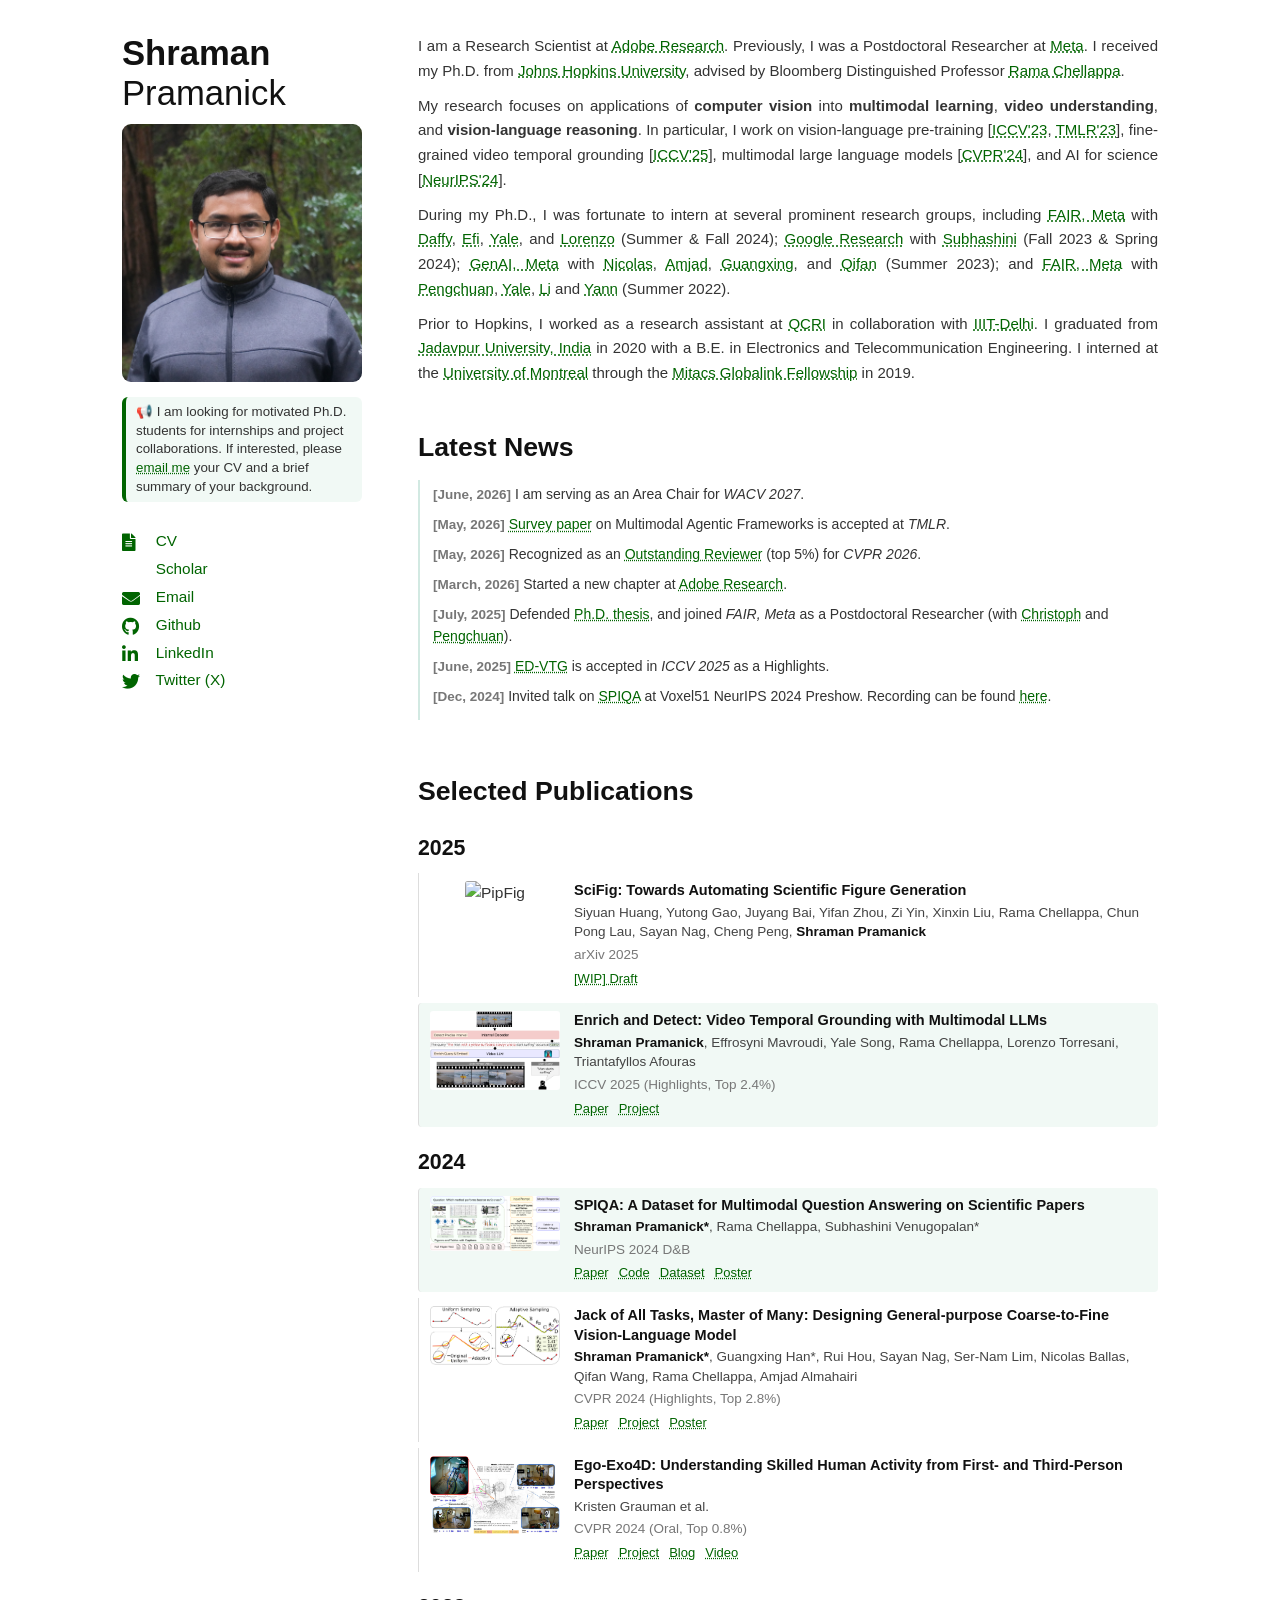
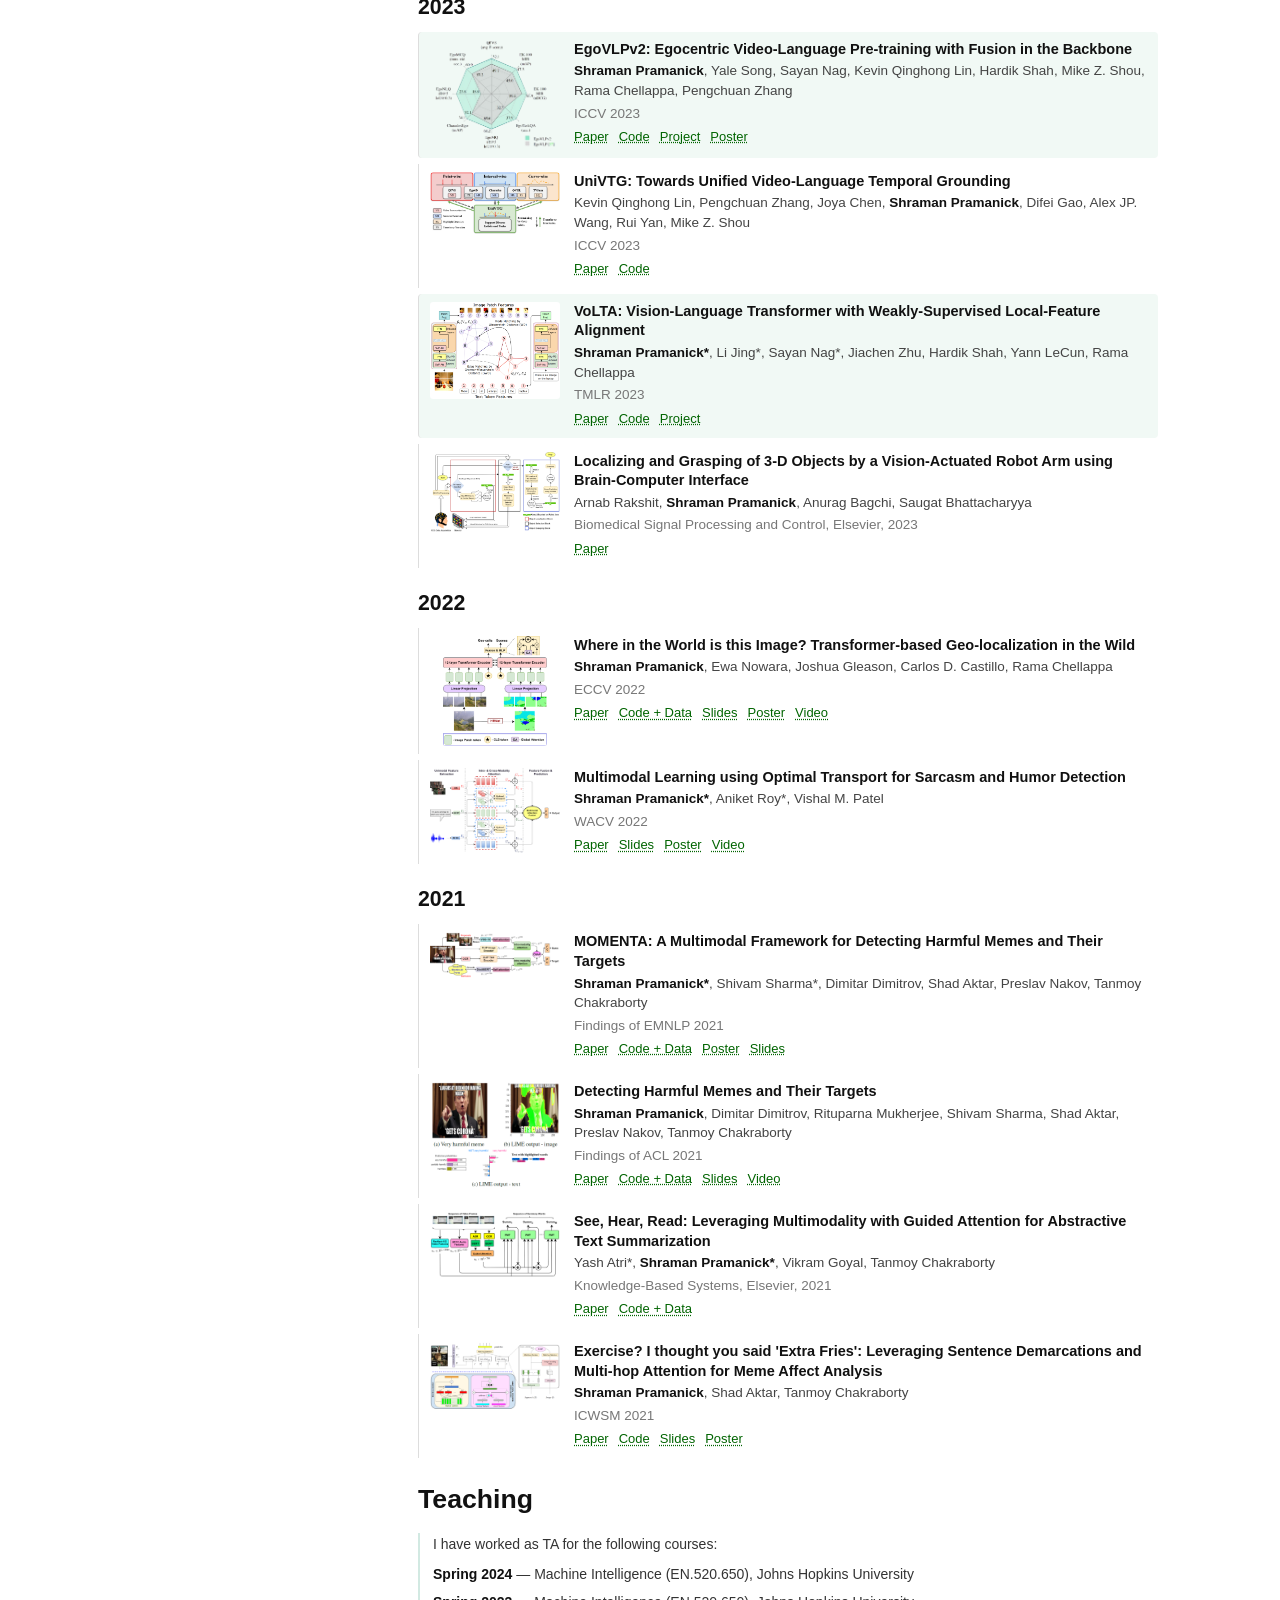
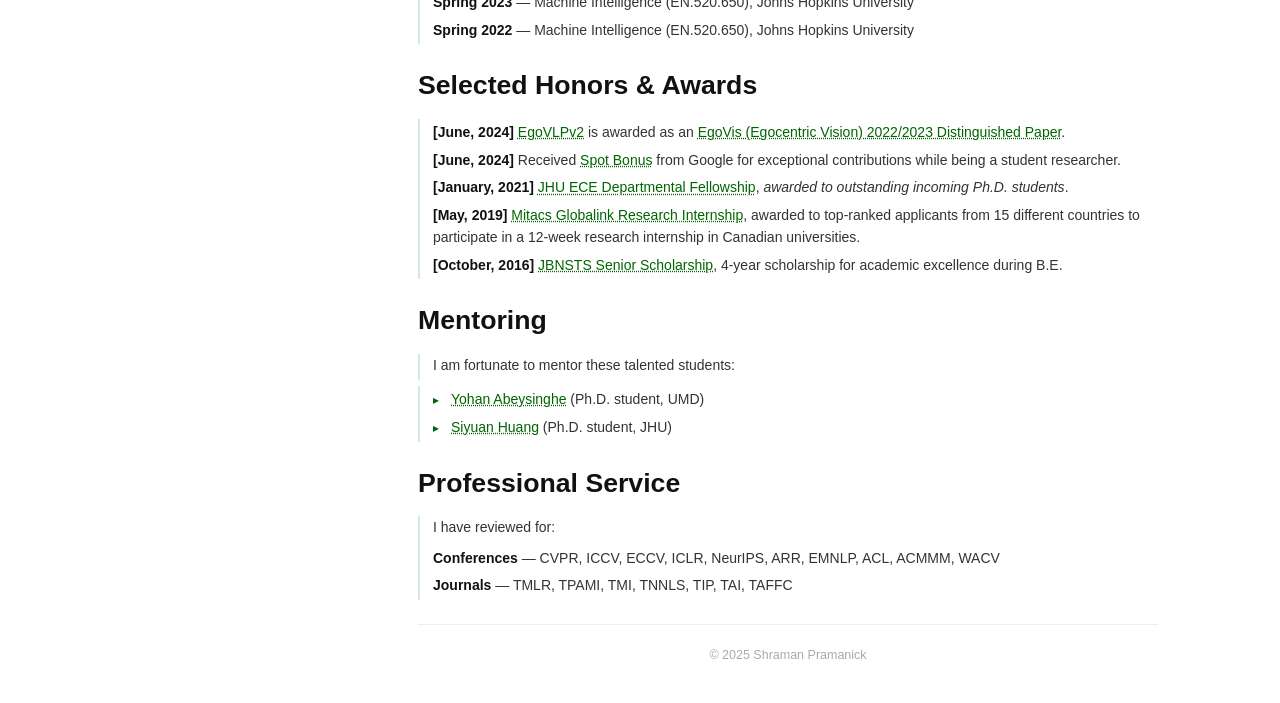
==== index.html @ b23e511c "Update news item for CVPR 2026 recognition" ====
<!DOCTYPE html>
<html lang="en">
<head>
  <meta charset="UTF-8">
  <meta name="viewport" content="width=device-width, initial-scale=1.0">
  <title>Shraman Pramanick</title>
  <meta name="author" content="Shraman Pramanick">
  <meta name="description" content="Shraman Pramanick - Research Scientist at Adobe Research. Ph.D., Johns Hopkins University. Research in deep learning, computer vision, multimodal learning, egocentric vision and video-language pre-training.">
  <link rel="icon" type="image/png" href="images/Blue_Jays.png">
  <link rel="stylesheet" href="https://cdnjs.cloudflare.com/ajax/libs/font-awesome/5.15.4/css/all.min.css">
  <link rel="stylesheet" href="https://cdn.jsdelivr.net/gh/jpswalsh/academicons@1/css/academicons.min.css">
  <link rel="stylesheet" href="style.css">

  <!-- Google Analytics -->
  <script async src="https://www.googletagmanager.com/gtag/js?id=UA-113195086-1"></script>
  <script>
    window.dataLayer = window.dataLayer || [];
    function gtag(){dataLayer.push(arguments);}
    gtag('js', new Date());
    gtag('config', 'UA-113195086-1');
  </script>
</head>
<body>

<div class="container">

  <!-- ===== Left Sidebar ===== -->
  <aside class="sidebar">
    <p class="name"><span class="first-name">Shraman</span> Pramanick</p>
    <img src="images/profile_photo.png" alt="Shraman Pramanick" class="profile-photo">

    <div class="sidebar-collab">
      &#x1F4E2; I am looking for motivated Ph.D. students for internships and project collaborations. If interested, please <a href="mailto:shraman.pramanick@gmail.com" style="color: #006400;">email me</a> your CV and a brief summary of your background.
    </div>

    <div class="sidebar-links">
      <div class="sidebar-link-item"><a class="menulink" target="_blank" href="data/Resume_Shraman_November_2025.pdf"><i class="fas fa-file-alt icon-fa"></i>&nbsp; CV</a></div>
      <div class="sidebar-link-item"><a class="menulink" target="_blank" href="https://scholar.google.com/citations?user=20SubC8AAAAJ&hl=en&oi=ao"><i class="ai ai-google-scholar-square icon-fa"></i>&nbsp; Scholar</a></div>
      <div class="sidebar-link-item"><a class="menulink" href="mailto:shraman.pramanick@gmail.com"><i class="fas fa-envelope icon-fa"></i>&nbsp; Email</a></div>
      <div class="sidebar-link-item"><a class="menulink" target="_blank" href="https://github.com/ShramanPramanick"><i class="fab fa-github icon-fa"></i>&nbsp; Github</a></div>
      <div class="sidebar-link-item"><a class="menulink" target="_blank" href="https://www.linkedin.com/in/shramanpramanick/"><i class="fab fa-linkedin-in icon-fa"></i>&nbsp; LinkedIn</a></div>
      <div class="sidebar-link-item"><a class="menulink" target="_blank" href="https://x.com/shramanpramani2"><i class="fab fa-twitter icon-fa"></i>&nbsp; Twitter (X)</a></div>
    </div>

  </aside>

  <!-- ===== Right Main Content ===== -->
  <div class="main-content">

    <!-- Bio -->
    <section class="bio">
      <p>
        I am a Research Scientist at <a href="https://research.adobe.com/" target="_blank">Adobe Research</a>. Previously, I was a Postdoctoral Researcher at <a href="https://ai.meta.com/research/" target="_blank">Meta</a>. I received my Ph.D. from <a href="https://www.jhu.edu/" target="_blank">Johns Hopkins University</a>, advised by Bloomberg Distinguished Professor <a href="https://engineering.jhu.edu/faculty/rama-chellappa/" target="_blank">Rama Chellappa</a>.
      </p>
      <p>
        My research focuses on applications of <strong>computer vision</strong> into <strong>multimodal learning</strong>, <strong>video understanding</strong>, and <strong>vision-language reasoning</strong>. In particular, I work on vision-language pre-training [<a href="https://arxiv.org/abs/2307.16117" target="_blank">ICCV'23</a>, <a href="https://arxiv.org/abs/2209.14222" target="_blank">TMLR'23</a>], fine-grained video temporal grounding [<a href="https://arxiv.org/abs/2502.02645" target="_blank">ICCV'25</a>], multimodal large language models [<a href="https://arxiv.org/abs/2312.12423" target="_blank">CVPR'24</a>], and AI for science [<a href="https://arxiv.org/abs/2407.09413" target="_blank">NeurIPS'24</a>].
      </p>
      <p>
        During my Ph.D., I was fortunate to intern at several prominent research groups, including <a href="https://ai.meta.com/research/" target="_blank">FAIR, Meta</a> with <a href="https://www.robots.ox.ac.uk/~afourast/" target="_blank">Daffy</a>, <a href="https://scholar.google.com/citations?user=vYRzGGEAAAAJ&hl=en" target="_blank">Efi</a>, <a href="https://people.csail.mit.edu/yalesong/home/" target="_blank">Yale</a>, and <a href="https://ltorresa.github.io/home.html" target="_blank">Lorenzo</a> (Summer &amp; Fall 2024); <a href="https://research.google/" target="_blank">Google Research</a> with <a href="https://vsubhashini.github.io/" target="_blank">Subhashini</a> (Fall 2023 &amp; Spring 2024); <a href="https://ai.meta.com/" target="_blank">GenAI, Meta</a> with <a href="https://www.linkedin.com/in/nicolas-ballas-a188583/" target="_blank">Nicolas</a>, <a href="https://www.linkedin.com/in/amjadalmahairi/" target="_blank">Amjad</a>, <a href="https://guangxinghan.github.io/" target="_blank">Guangxing</a>, and <a href="https://wqfcr.github.io/" target="_blank">Qifan</a> (Summer 2023); and <a href="https://ai.meta.com/research/" target="_blank">FAIR, Meta</a> with <a href="https://pzzhang.github.io/pzzhang/" target="_blank">Pengchuan</a>, <a href="https://people.csail.mit.edu/yalesong/home/" target="_blank">Yale</a>, <a href="http://jingli.io/" target="_blank">Li</a> and <a href="https://en.wikipedia.org/wiki/Yann_LeCun" target="_blank">Yann</a> (Summer 2022).
      </p>
      <p>
        Prior to Hopkins, I worked as a research assistant at <a href="https://www.qf.org.qa/research/qatar-computing-research-institute" target="_blank">QCRI</a> in collaboration with <a href="https://www.iiitd.ac.in/" target="_blank">IIIT-Delhi</a>. I graduated from <a href="http://www.jaduniv.edu.in/" target="_blank">Jadavpur University, India</a> in 2020 with a B.E. in Electronics and Telecommunication Engineering. I interned at the <a href="https://www.umontreal.ca/en/" target="_blank">University of Montreal</a> through the <a href="https://www.mitacs.ca/en/programs/globalink/globalink-research-internship" target="_blank">Mitacs Globalink Fellowship</a> in 2019.
      </p>
    </section>

    <!-- ===== Latest News ===== -->
    <section class="section" id="news">
      <h2 class="section-title">Latest News</h2>
      <ul class="news-list">
        <li class="news-item"><span class="news-date">[June, 2026]</span> I am serving as an Area Chair for <em>WACV 2027</em>.</li>
        <li class="news-item"><span class="news-date">[May, 2026]</span> <a href="https://openreview.net/pdf?id=eaVoaI7f8v">Survey paper</a> on Multimodal Agentic Frameworks is accepted at <em>TMLR</em>.</li>
        <li class="news-item"><span class="news-date">[May, 2026]</span> Recognized as an <a href="https://x.com/CVPR/status/2056432742208876945?s=20">Outstanding Reviewer</a> (top 5%) for <em>CVPR 2026</em>.</li>
        <li class="news-item"><span class="news-date">[March, 2026]</span> Started a new chapter at <a href="https://research.adobe.com/">Adobe Research</a>.</li>
        <li class="news-item"><span class="news-date">[July, 2025]</span> Defended <a href="https://jscholarship.library.jhu.edu/items/4465bfe4-7661-487f-957f-00f0a0c986a0">Ph.D. thesis</a>, and joined <em>FAIR, Meta</em> as a Postdoctoral Researcher (with <a href="https://feichtenhofer.github.io/">Christoph</a> and <a href="https://pzzhang.github.io/pzzhang/">Pengchuan</a>).</li>
        <li class="news-item"><span class="news-date">[June, 2025]</span> <a href="">ED-VTG</a> is accepted in <em>ICCV 2025</em> as a Highlights.</li>
        <li class="news-item"><span class="news-date">[Dec, 2024]</span> Invited talk on <a href="https://arxiv.org/pdf/2407.09413">SPIQA</a> at Voxel51 NeurIPS 2024 Preshow. Recording can be found <a href="https://www.youtube.com/watch?v=p56kAbdYtUg">here</a>.</li>
        <li class="news-item"><span class="news-date">[Oct, 2024]</span> Invited lecture on <em>Introduction to Transformers</em> in EN.520.665 Machine Perception at Johns Hopkins. Recording can be found <a href="https://drive.google.com/file/d/1BbU8qiFnJbCQDgdpsFuJvVajahYSDPr-/view?usp=sharing">here</a>.</li>
        <li class="news-item"><span class="news-date">[Sep, 2024]</span> <a href="https://arxiv.org/pdf/2407.09413">SPIQA</a> is accepted in <em>NeurIPS 2024 D&amp;B</em>.</li>
        <li class="news-item"><span class="news-date">[Jul, 2024]</span> Joined <em>FAIR, Meta</em> as a returning research scientist intern. Working with <a href="https://www.robots.ox.ac.uk/~afourast/">Daffy</a>, <a href="https://www.linkedin.com/in/effrosyni-mavroudi-144a7a85/">Efi</a>, <a href="https://people.csail.mit.edu/yalesong/home/">Yale</a> and <a href="https://ai.meta.com/people/423618666731395/lorenzo-torresani/">Lorenzo</a> on fine-grained video temporal grounding.</li>
        <li class="news-item"><span class="news-date">[Jun, 2024]</span> <a href="https://arxiv.org/pdf/2307.05463.pdf">EgoVLPv2</a> is awarded as an <a href="https://egovis.github.io/awards/2022_2023/">EgoVis 2022/2023 Distinguished Paper</a>.</li>
        <li class="news-item"><span class="news-date">[Jun, 2024]</span> Received <a href="https://drive.google.com/file/d/1pI-XO8W0Qlnbg-QT7aDsn6gqiFx7dlgH/view?usp=sharing">Spot Bonus</a> from Google for exceptional contributions while being a student researcher.</li>
        <li class="news-item"><span class="news-date">[Apr, 2024]</span> <a href="https://arxiv.org/pdf/2307.05463.pdf">VistaLLM</a> is selected as a Highlight (Top 2.8%) and <a href="https://arxiv.org/pdf/2307.05463.pdf">Ego-Exo4D</a> is selected as an Oral (Top 0.8%) in <em>CVPR 2024</em>.</li>
        <li class="news-item"><span class="news-date">[Mar, 2024]</span> Selected to participate in <em>Doctoral Consortium</em> at <em>CVPR 2024</em>.</li>
        <li class="news-item"><span class="news-date">[Feb, 2024]</span> <a href="https://arxiv.org/pdf/2307.05463.pdf">VistaLLM</a> and <a href="https://arxiv.org/pdf/2307.05463.pdf">Ego-Exo4D</a> are accepted in <em>CVPR 2024</em>.</li>
        <li class="news-item"><span class="news-date">[Feb, 2024]</span> Invited talk at <a href="https://ccvl.jhu.edu/">CCVL</a> on <a href="https://arxiv.org/pdf/2307.05463.pdf">EgoVLPv2</a> and <a href="https://arxiv.org/pdf/2307.05463.pdf">VistaLLM</a>. Recording can be found <a href="https://www.cis.jhu.edu/~shraman/Presentation_Recordings/AlanLab_Talk_Shraman_16Feb2024.mp4">here</a>.</li>
        <li class="news-item"><span class="news-date">[Dec, 2023]</span> Successfully passed the Graduate Board Oral (GBO) examination. Officially a Ph.D. candidate now.</li>
        <li class="news-item"><span class="news-date">[Oct, 2023]</span> Joined <em>Google Research</em> as a student researcher. Working with <a href="https://vsubhashini.github.io/">Subhashini</a> on AI for Science.</li>
        <li class="news-item"><span class="news-date">[Aug, 2023]</span> <a href="https://arxiv.org/pdf/2210.04135.pdf">VoLTA</a> is accepted in <em>TMLR 2023</em>.</li>
        <li class="news-item"><span class="news-date">[Jul, 2023]</span> <a href="https://arxiv.org/pdf/2307.05463.pdf">EgoVLPv2</a> and <a href="https://arxiv.org/pdf/2307.16715.pdf">UniVTG</a> are accepted in <em>ICCV 2023</em>.</li>
        <li class="news-item"><span class="news-date">[Jun, 2023]</span> Received student researcher offer from <em>Google Research</em> for Fall 2023.</li>
        <li class="news-item"><span class="news-date">[Jun, 2023]</span> Joined <em>Meta AI</em> as a returning research scientist intern. Working with <a href="https://www.linkedin.com/in/nicolas-ballas-a188583/">Nicolas</a>, <a href="https://www.linkedin.com/in/amjadalmahairi/">Amjad</a>, <a href="https://guangxinghan.github.io/">Guangxing</a>, <a href="https://wqfcr.github.io/">Qifan</a> and <a href="https://www.linkedin.com/in/rayhou/">Rui</a>.</li>
        <li class="news-item"><span class="news-date">[Feb, 2023]</span> 1 paper accepted in <em>Biomedical Signal Processing and Control</em>, Elsevier.</li>
        <li class="news-item"><span class="news-date">[Jan, 2023]</span> Received research internship offers from <em>Meta AI</em> (return), <em>Microsoft Research</em>, <em>Adobe Research</em>, <em>Salesforce Research</em>, and <em>Samsung Research America</em> for Summer 2023.</li>
        <li class="news-item"><span class="news-date">[Oct, 2022]</span> Attended <em>ECCV 2022</em>, and presented our work <a href="https://arxiv.org/abs/2204.13861">Where in the World is this Image?</a></li>
        <li class="news-item"><span class="news-date">[Jul, 2022]</span> 1 paper accepted in <em>ECCV 2022</em>.</li>
        <li class="news-item"><span class="news-date">[May, 2022]</span> Joined <em>Meta AI</em> as a research scientist intern. Working with <a href="https://pzzhang.github.io/pzzhang/">Pengchuan</a>, <a href="http://jingli.io/">Li</a>, <a href="http://people.csail.mit.edu/yalesong/home/">Yale</a>, and <a href="http://yann.lecun.com/">Yann</a>.</li>
        <li class="news-item"><span class="news-date">[Jan, 2022]</span> Attended <em>WACV 2022</em> in person at Waikoloa, Hawaii, and presented our work <a href="https://arxiv.org/abs/2110.10949">Multimodal Learning using Optimal Transport</a>.</li>
        <li class="news-item"><span class="news-date">[Nov, 2021]</span> Received research internship offers from <em>Meta AI</em>, <em>AWS AI</em>, and <em>Adobe Research</em> for Summer 2022.</li>
        <li class="news-item"><span class="news-date">[Oct, 2021]</span> Received EMNLP volunteer fellowship and free registration in EMNLP 2021.</li>
        <li class="news-item"><span class="news-date">[Oct, 2021]</span> 1 paper accepted in <em>WACV 2022</em>.</li>
        <li class="news-item"><span class="news-date">[Aug, 2021]</span> 1 paper accepted in <em>Findings of EMNLP 2021</em>.</li>
        <li class="news-item"><span class="news-date">[Jul, 2021]</span> Received ACL volunteer fellowship and free registration in ACL 2021.</li>
        <li class="news-item"><span class="news-date">[May, 2021]</span> 1 paper accepted in <em>Knowledge-based Systems</em>, Elsevier.</li>
        <li class="news-item"><span class="news-date">[May, 2021]</span> 1 paper accepted in <em>Findings of ACL 2021</em>.</li>
        <li class="news-item"><span class="news-date">[Mar, 2021]</span> 1 paper accepted in <em>ICWSM 2021</em>.</li>
        <li class="news-item"><span class="news-date">[Jan, 2021]</span> Joined <em>Johns Hopkins University</em> for my Ph.D. with ECE departmental fellowship, under the supervision of Professor <a href="https://engineering.jhu.edu/faculty/rama-chellappa/">Rama Chellappa</a>.</li>
        <li class="news-item"><span class="news-date">[Jun, 2020]</span> Joined <em>Qatar Computing Research Institute</em> (QCRI), Doha as a Research Associate.</li>
        <li class="news-item"><span class="news-date">[Apr, 2020]</span> Received Ph.D. admission offers from 7 US Universities &ndash; JHU, GaTech, Purdue, UCR, Penn State, WashU St. Louis, and Yale.</li>
        <li class="news-item"><span class="news-date">[Jan, 2019]</span> Selected as one of the <a href="https://www.mitacs.ca/en/programs/globalink/globalink-research-internship">Mitacs Globalink Research Interns</a> 2019.</li>
      </ul>
    </section>

    <!-- ===== Selected Publications ===== -->
    <section class="section" id="publications" style="margin-top: 50px;">
      <h2 class="section-title">Selected Publications</h2>

      <!-- 2025 -->
      <h3 class="pub-year-heading">2025</h3>

      <div class="pub-entry">
        <div class="pub-entry-inner">
          <div class="pub-thumb"><img src="images/PipFig.png" alt="PipFig"></div>
          <div class="pub-text">
            <div class="pub-title"><a href="https://arxiv.org/pdf/2601.04390">SciFig: Towards Automating Scientific Figure Generation</a></div>
            <div class="pub-authors"><a href="http://www.linkedin.com/in/cyan-huang-289196176">Siyuan Huang</a>, <a href="">Yutong Gao</a>, <a href="">Juyang Bai</a>, <a href="">Yifan Zhou</a>, <a href="">Zi Yin</a>, <a href="">Xinxin Liu</a>, <a href="https://engineering.jhu.edu/ece/faculty/rama-chellappa/">Rama Chellappa</a>, <a href="">Chun Pong Lau</a>, <a href="https://sayannag.github.io/">Sayan Nag</a>, <a href="">Cheng Peng</a>, <strong>Shraman Pramanick</strong></div>
            <div class="pub-venue">arXiv 2025</div>
            <div class="pub-links">
              <a href="https://arxiv.org/pdf/2601.04390">[WIP] Draft</a>
            </div>
          </div>
        </div>
      </div>

      <div class="pub-entry highlighted">
        <div class="pub-entry-inner">
          <div class="pub-thumb"><img src="images/ED-VTG_Overview.png" alt="ED-VTG"></div>
          <div class="pub-text">
            <div class="pub-title"><a href="https://shramanpramanick.github.io/ED-VTG/">Enrich and Detect: Video Temporal Grounding with Multimodal LLMs</a></div>
            <div class="pub-authors"><strong>Shraman Pramanick</strong>, <a href="https://scholar.google.com/citations?user=vYRzGGEAAAAJ&hl=en">Effrosyni Mavroudi</a>, <a href="https://people.csail.mit.edu/yalesong/home/">Yale Song</a>, <a href="https://engineering.jhu.edu/ece/faculty/rama-chellappa/">Rama Chellappa</a>, <a href="https://ltorresa.github.io/home.html">Lorenzo Torresani</a>, <a href="https://www.robots.ox.ac.uk/~afourast/">Triantafyllos Afouras</a></div>
            <div class="pub-venue">ICCV 2025 (Highlights, Top 2.4%)</div>
            <div class="pub-links">
              <a href="https://arxiv.org/pdf/2510.17023">Paper</a>
              <a href="https://shramanpramanick.github.io/ED-VTG/">Project</a>
            </div>
          </div>
        </div>
      </div>


      <!-- 2024 -->
      <h3 class="pub-year-heading">2024</h3>

      <div class="pub-entry highlighted">
        <div class="pub-entry-inner">
          <div class="pub-thumb"><img src="images/SPIQA_Tasks_2.png" alt="SPIQA"></div>
          <div class="pub-text">
            <div class="pub-title"><a href="https://github.com/google/spiqa">SPIQA: A Dataset for Multimodal Question Answering on Scientific Papers</a></div>
            <div class="pub-authors"><strong>Shraman Pramanick*</strong>, <a href="https://engineering.jhu.edu/ece/faculty/rama-chellappa/">Rama Chellappa</a>, <a href="https://vsubhashini.github.io/">Subhashini Venugopalan*</a></div>
            <div class="pub-venue">NeurIPS 2024 D&amp;B</div>
            <div class="pub-links">
              <a href="https://arxiv.org/pdf/2407.09413">Paper</a>
              <a href="https://github.com/google/spiqa">Code</a>
              <a href="https://huggingface.co/datasets/google/spiqa">Dataset</a>
              <a href="https://drive.google.com/file/d/1rt_isMA95EMmtlsqzbAnSfdbok8XRbbh/view?usp=drive_link">Poster</a>
            </div>
          </div>
        </div>
      </div>

      <div class="pub-entry">
        <div class="pub-entry-inner">
          <div class="pub-thumb"><img src="images/VistaLLM_Sampling.png" alt="VistaLLM"></div>
          <div class="pub-text">
            <div class="pub-title"><a href="https://arxiv.org/abs/2312.12423">Jack of All Tasks, Master of Many: Designing General-purpose Coarse-to-Fine Vision-Language Model</a></div>
            <div class="pub-authors"><strong>Shraman Pramanick*</strong>, <a href="https://guangxinghan.github.io/">Guangxing Han*</a>, <a href="https://scholar.google.com/citations?hl=en&user=PKHKqX0AAAAJ">Rui Hou</a>, <a href="https://sayannag.github.io/">Sayan Nag</a>, <a href="https://sites.google.com/site/sernam">Ser-Nam Lim</a>, <a href="https://scholar.google.ca/citations?user=euUV4iUAAAAJ&hl=en">Nicolas Ballas</a>, <a href="https://wqfcr.github.io/">Qifan Wang</a>, <a href="https://engineering.jhu.edu/ece/faculty/rama-chellappa/">Rama Chellappa</a>, <a href="https://scholar.google.com/citations?user=WbYAa7IAAAAJ">Amjad Almahairi</a></div>
            <div class="pub-venue">CVPR 2024 (Highlights, Top 2.8%)</div>
            <div class="pub-links">
              <a href="https://arxiv.org/abs/2312.12423">Paper</a>
              <a href="https://shramanpramanick.github.io/VistaLLM/">Project</a>
              <a href="https://drive.google.com/file/d/1Hfnru-HPuV43ebAS2o19SfD40JrjMZOP/view?usp=drive_link">Poster</a>
            </div>
          </div>
        </div>
      </div>

      <div class="pub-entry">
        <div class="pub-entry-inner">
          <div class="pub-thumb"><img src="images/Ego-Exo4D.png" alt="Ego-Exo4D"></div>
          <div class="pub-text">
            <div class="pub-title"><a href="https://arxiv.org/pdf/2311.18259.pdf">Ego-Exo4D: Understanding Skilled Human Activity from First- and Third-Person Perspectives</a></div>
            <div class="pub-authors"><a href="https://www.cs.utexas.edu/users/grauman/">Kristen Grauman</a> et al.</div>
            <div class="pub-venue">CVPR 2024 (Oral, Top 0.8%)</div>
            <div class="pub-links">
              <a href="https://arxiv.org/pdf/2311.18259.pdf">Paper</a>
              <a href="https://ego-exo4d-data.org/">Project</a>
              <a href="https://ai.meta.com/blog/ego-exo4d-video-learning-perception/">Blog</a>
              <a href="https://youtu.be/GdooXEBAnI8">Video</a>
            </div>
          </div>
        </div>
      </div>

      <!-- 2023 -->
      <h3 class="pub-year-heading">2023</h3>

      <div class="pub-entry highlighted">
        <div class="pub-entry-inner">
          <div class="pub-thumb"><img src="images/radar_egovlpv2-transparent.png" alt="EgoVLPv2"></div>
          <div class="pub-text">
            <div class="pub-title"><a href="https://arxiv.org/pdf/2307.05463.pdf">EgoVLPv2: Egocentric Video-Language Pre-training with Fusion in the Backbone</a></div>
            <div class="pub-authors"><strong>Shraman Pramanick</strong>, <a href="http://people.csail.mit.edu/yalesong/home/">Yale Song</a>, <a href="https://sayannag.github.io/">Sayan Nag</a>, <a href="https://qinghonglin.github.io/">Kevin Qinghong Lin</a>, <a href="https://www.linkedin.com/in/hardik-shah-75ab5429/">Hardik Shah</a>, <a href="https://sites.google.com/view/showlab">Mike Z. Shou</a>, <a href="https://engineering.jhu.edu/ece/faculty/rama-chellappa/">Rama Chellappa</a>, <a href="https://qinghonglin.github.io/">Pengchuan Zhang</a></div>
            <div class="pub-venue">ICCV 2023</div>
            <div class="pub-links">
              <a href="https://arxiv.org/pdf/2307.05463.pdf">Paper</a>
              <a href="https://github.com/facebookresearch/EgoVLPv2">Code</a>
              <a href="https://shramanpramanick.github.io/EgoVLPv2/">Project</a>
              <a href="https://drive.google.com/file/d/1RcnF4paWFDWCTKn9v4nM5pXd31FxdXmD/view?usp=drive_link">Poster</a>
            </div>
          </div>
        </div>
      </div>

      <div class="pub-entry">
        <div class="pub-entry-inner">
          <div class="pub-thumb"><img src="images/UniVTG.jpg" alt="UniVTG"></div>
          <div class="pub-text">
            <div class="pub-title"><a href="https://arxiv.org/pdf/2307.16715.pdf">UniVTG: Towards Unified Video-Language Temporal Grounding</a></div>
            <div class="pub-authors"><a href="https://qinghonglin.github.io/">Kevin Qinghong Lin</a>, <a href="https://qinghonglin.github.io/">Pengchuan Zhang</a>, Joya Chen, <strong>Shraman Pramanick</strong>, Difei Gao, Alex JP. Wang, Rui Yan, <a href="https://sites.google.com/view/showlab">Mike Z. Shou</a></div>
            <div class="pub-venue">ICCV 2023</div>
            <div class="pub-links">
              <a href="https://arxiv.org/pdf/2307.16715.pdf">Paper</a>
              <a href="https://github.com/showlab/UniVTG">Code</a>
            </div>
          </div>
        </div>
      </div>

      <div class="pub-entry highlighted">
        <div class="pub-entry-inner">
          <div class="pub-thumb"><img src="images/VoLTA_Alignment.png" alt="VoLTA"></div>
          <div class="pub-text">
            <div class="pub-title"><a href="https://arxiv.org/pdf/2210.04135.pdf">VoLTA: Vision-Language Transformer with Weakly-Supervised Local-Feature Alignment</a></div>
            <div class="pub-authors"><strong>Shraman Pramanick*</strong>, <a href="http://jingli.io/">Li Jing*</a>, <a href="https://sayannag.github.io/">Sayan Nag*</a>, <a href="https://jiachenzhu.github.io/">Jiachen Zhu</a>, <a href="https://www.linkedin.com/in/hardik-shah-75ab5429/">Hardik Shah</a>, <a href="https://en.wikipedia.org/wiki/Yann_LeCun">Yann LeCun</a>, <a href="https://engineering.jhu.edu/faculty/rama-chellappa/">Rama Chellappa</a></div>
            <div class="pub-venue">TMLR 2023</div>
            <div class="pub-links">
              <a href="https://arxiv.org/pdf/2210.04135.pdf">Paper</a>
              <a href="https://github.com/ShramanPramanick/VoLTA">Code</a>
              <a href="https://shramanpramanick.github.io/VoLTA/">Project</a>
            </div>
          </div>
        </div>
      </div>

      <div class="pub-entry">
        <div class="pub-entry-inner">
          <div class="pub-thumb"><img src="images/BCI_System_Overview.png" alt="BCI"></div>
          <div class="pub-text">
            <div class="pub-title"><a href="https://www.sciencedirect.com/science/article/pii/S1746809423001982">Localizing and Grasping of 3-D Objects by a Vision-Actuated Robot Arm using Brain-Computer Interface</a></div>
            <div class="pub-authors"><a href="https://scholar.google.com/citations?hl=en&user=KFmLY9EAAAAJ&view_op=list_works&sortby=pubdate">Arnab Rakshit</a>, <strong>Shraman Pramanick</strong>, <a href="https://scholar.google.com/citations?user=H6ULoLQAAAAJ&hl=en">Anurag Bagchi</a>, <a href="https://scholar.google.co.in/citations?user=-k1O0oEAAAAJ&hl=en">Saugat Bhattacharyya</a></div>
            <div class="pub-venue">Biomedical Signal Processing and Control, Elsevier, 2023</div>
            <div class="pub-links">
              <a href="https://www.sciencedirect.com/science/article/pii/S1746809423001982">Paper</a>
            </div>
          </div>
        </div>
      </div>

      <!-- 2022 -->
      <h3 class="pub-year-heading">2022</h3>

      <div class="pub-entry">
        <div class="pub-entry-inner">
          <div class="pub-thumb"><img src="images/TransLocator_System.png" alt="TransLocator"></div>
          <div class="pub-text">
            <div class="pub-title"><a href="https://arxiv.org/pdf/2204.13861.pdf">Where in the World is this Image? Transformer-based Geo-localization in the Wild</a></div>
            <div class="pub-authors"><strong>Shraman Pramanick</strong>, <a href="https://ewanowara.github.io/">Ewa Nowara</a>, Joshua Gleason, <a href="https://www.linkedin.com/in/carlos-castillo-7800113a/">Carlos D. Castillo</a>, <a href="https://engineering.jhu.edu/faculty/rama-chellappa/">Rama Chellappa</a></div>
            <div class="pub-venue">ECCV 2022</div>
            <div class="pub-links">
              <a href="https://arxiv.org/pdf/2204.13861.pdf">Paper</a>
              <a href="https://github.com/ShramanPramanick/Transformer_Based_Geo-localization">Code + Data</a>
              <a href="https://www.cis.jhu.edu/~shraman/TransLocator/ECCV_2022_TransLocator_Slides.pdf">Slides</a>
              <a href="https://www.cis.jhu.edu/~shraman/TransLocator/TransLocator_Poster.pdf">Poster</a>
              <a href="https://www.cis.jhu.edu/~shraman/TransLocator/TransLocator_Presentation.mp4">Video</a>
            </div>
          </div>
        </div>
      </div>

      <div class="pub-entry">
        <div class="pub-entry-inner">
          <div class="pub-thumb"><img src="images/MuLOT_System.png" alt="MuLOT"></div>
          <div class="pub-text">
            <div class="pub-title"><a href="https://arxiv.org/pdf/2110.10949.pdf">Multimodal Learning using Optimal Transport for Sarcasm and Humor Detection</a></div>
            <div class="pub-authors"><strong>Shraman Pramanick*</strong>, <a href="https://sites.google.com/site/aniketsealiitkgp/home">Aniket Roy*</a>, <a href="https://engineering.jhu.edu/vpatel36/team/vishalpatel/">Vishal M. Patel</a></div>
            <div class="pub-venue">WACV 2022</div>
            <div class="pub-links">
              <a href="https://arxiv.org/pdf/2110.10949.pdf">Paper</a>
              <a href="https://www.cis.jhu.edu/~shraman/MuLOT/WACV_2022_MuLOT_slides.pdf">Slides</a>
              <a href="https://www.cis.jhu.edu/~shraman/MuLOT/MuLOT_Poster.pdf">Poster</a>
              <a href="https://www.cis.jhu.edu/~shraman/MuLOT/MuLOT_Presentation.mp4">Video</a>
            </div>
          </div>
        </div>
      </div>

      <!-- 2021 -->
      <h3 class="pub-year-heading">2021</h3>

      <div class="pub-entry">
        <div class="pub-entry-inner">
          <div class="pub-thumb"><img src="images/MOMENTA_System.png" alt="MOMENTA"></div>
          <div class="pub-text">
            <div class="pub-title"><a href="https://arxiv.org/pdf/2109.05184.pdf">MOMENTA: A Multimodal Framework for Detecting Harmful Memes and Their Targets</a></div>
            <div class="pub-authors"><strong>Shraman Pramanick*</strong>, <a href="https://scholar.google.com/citations?user=RzntnxoAAAAJ&hl=en">Shivam Sharma*</a>, <a href="https://scholar.google.com/citations?user=CJcR_T8AAAAJ&hl=en">Dimitar Dimitrov</a>, <a href="https://www.iiitd.ac.in/shad">Shad Aktar</a>, <a href="https://mbzuai.ac.ae/study/faculty/preslav-nakov">Preslav Nakov</a>, <a href="https://tanmoychak.com/">Tanmoy Chakraborty</a></div>
            <div class="pub-venue">Findings of EMNLP 2021</div>
            <div class="pub-links">
              <a href="https://arxiv.org/pdf/2109.05184.pdf">Paper</a>
              <a href="https://github.com/lcs2-iiitd/momenta">Code + Data</a>
              <a href="https://www.cis.jhu.edu/~shraman/MOMENTA_poster.pdf">Poster</a>
              <a href="https://www.cis.jhu.edu/~shraman/MOMENTA_slides.pdf">Slides</a>
            </div>
          </div>
        </div>
      </div>

      <div class="pub-entry">
        <div class="pub-entry-inner">
          <div class="pub-thumb"><img src="images/ACL_Harmful_Memes_Explainability.png" alt="ACL Harmful Memes"></div>
          <div class="pub-text">
            <div class="pub-title"><a href="https://aclanthology.org/2021.findings-acl.246.pdf">Detecting Harmful Memes and Their Targets</a></div>
            <div class="pub-authors"><strong>Shraman Pramanick</strong>, <a href="https://scholar.google.com/citations?user=CJcR_T8AAAAJ&hl=en">Dimitar Dimitrov</a>, <a href="https://scholar.google.com/citations?user=PwEJRbwAAAAJ&hl=en">Rituparna Mukherjee</a>, <a href="https://scholar.google.com/citations?user=RzntnxoAAAAJ&hl=en">Shivam Sharma</a>, <a href="https://www.iiitd.ac.in/shad">Shad Aktar</a>, <a href="https://mbzuai.ac.ae/study/faculty/preslav-nakov">Preslav Nakov</a>, <a href="https://tanmoychak.com/">Tanmoy Chakraborty</a></div>
            <div class="pub-venue">Findings of ACL 2021</div>
            <div class="pub-links">
              <a href="https://aclanthology.org/2021.findings-acl.246.pdf">Paper</a>
              <a href="https://github.com/di-dimitrov/harmeme">Code + Data</a>
              <a href="https://www.cis.jhu.edu/~shraman/ACL_2021_Harmeme_Presentation.pdf">Slides</a>
              <a href="https://www.youtube.com/watch?v=E7TswYcUqd8&t=58s">Video</a>
            </div>
          </div>
        </div>
      </div>

      <div class="pub-entry">
        <div class="pub-entry-inner">
          <div class="pub-thumb"><img src="images/FLORAL_System.png" alt="FLORAL"></div>
          <div class="pub-text">
            <div class="pub-title"><a href="https://www.sciencedirect.com/science/article/abs/pii/S0950705121004159">See, Hear, Read: Leveraging Multimodality with Guided Attention for Abstractive Text Summarization</a></div>
            <div class="pub-authors"><a href="https://yashkumaratri.github.io/">Yash Atri*</a>, <strong>Shraman Pramanick*</strong>, <a href="https://faculty.iiitd.ac.in/~vikram/">Vikram Goyal</a>, <a href="https://tanmoychak.com/">Tanmoy Chakraborty</a></div>
            <div class="pub-venue">Knowledge-Based Systems, Elsevier, 2021</div>
            <div class="pub-links">
              <a href="https://www.sciencedirect.com/science/article/abs/pii/S0950705121004159">Paper</a>
              <a href="https://github.com/LCS2-IIITD/multimodal_summ">Code + Data</a>
            </div>
          </div>
        </div>
      </div>

      <div class="pub-entry">
        <div class="pub-entry-inner">
          <div class="pub-thumb"><img src="images/ICWSM_System.PNG" alt="ICWSM MHA Meme"></div>
          <div class="pub-text">
            <div class="pub-title"><a href="https://ojs.aaai.org/index.php/ICWSM/article/view/18080/17883">Exercise? I thought you said 'Extra Fries': Leveraging Sentence Demarcations and Multi-hop Attention for Meme Affect Analysis</a></div>
            <div class="pub-authors"><strong>Shraman Pramanick</strong>, <a href="https://www.iiitd.ac.in/shad">Shad Aktar</a>, <a href="https://tanmoychak.com/">Tanmoy Chakraborty</a></div>
            <div class="pub-venue">ICWSM 2021</div>
            <div class="pub-links">
              <a href="https://ojs.aaai.org/index.php/ICWSM/article/view/18080/17883">Paper</a>
              <a href="https://github.com/LCS2-IIITD/MHA-MEME">Code</a>
              <a href="https://www.cis.jhu.edu/~shraman/icwsm_presentation.pdf">Slides</a>
              <a href="https://www.cis.jhu.edu/~shraman/ICWSM_Research_Highlights.pdf">Poster</a>
            </div>
          </div>
        </div>
      </div>

    </section>

    <!-- ===== Teaching ===== -->
    <section class="info-section" id="teaching">
      <h2 class="section-title">Teaching</h2>
      <div class="info-block">
        <p>I have worked as TA for the following courses:</p>
        <ul class="info-list">
          <li><span class="label">Spring 2024</span> &mdash; Machine Intelligence (EN.520.650), Johns Hopkins University</li>
          <li><span class="label">Spring 2023</span> &mdash; Machine Intelligence (EN.520.650), Johns Hopkins University</li>
          <li><span class="label">Spring 2022</span> &mdash; Machine Intelligence (EN.520.650), Johns Hopkins University</li>
        </ul>
      </div>
    </section>

    <!-- ===== Selected Honors & Awards ===== -->
    <section class="info-section" id="awards">
      <h2 class="section-title">Selected Honors &amp; Awards</h2>
      <div class="info-block">
        <ul class="info-list">
          <li><span class="label">[June, 2024]</span> <a href="https://arxiv.org/pdf/2307.05463.pdf">EgoVLPv2</a> is awarded as an <a href="https://egovis.github.io/awards/2022_2023/">EgoVis (Egocentric Vision) 2022/2023 Distinguished Paper</a>.</li>
          <li><span class="label">[June, 2024]</span> Received <a href="https://drive.google.com/file/d/1pI-XO8W0Qlnbg-QT7aDsn6gqiFx7dlgH/view?usp=sharing">Spot Bonus</a> from Google for exceptional contributions while being a student researcher.</li>
          <li><span class="label">[January, 2021]</span> <a href="https://engineering.jhu.edu/education/graduate-studies/full-time-graduate-fellowships-grants/">JHU ECE Departmental Fellowship</a>, <em>awarded to outstanding incoming Ph.D. students</em>.</li>
          <li><span class="label">[May, 2019]</span> <a href="https://www.mitacs.ca/en/programs/globalink/globalink-research-internship">Mitacs Globalink Research Internship</a>, awarded to top-ranked applicants from 15 different countries to participate in a 12-week research internship in Canadian universities.</li>
          <li><span class="label">[October, 2016]</span> <a href="https://jbnsts.ac.in/seshprg.php">JBNSTS Senior Scholarship</a>, 4-year scholarship for academic excellence during B.E.</li>
        </ul>
      </div>
    </section>

    <!-- ===== Mentoring ===== -->
    <section class="info-section" id="mentoring">
      <h2 class="section-title">Mentoring</h2>
      <p class="mentoring-intro">I am fortunate to mentor these talented students:</p>
      <ul class="mentoring-list">
        <li><a href="https://yohanabeysinghe.github.io/">Yohan Abeysinghe</a> (Ph.D. student, UMD)</li>
        <li><a href="http://www.linkedin.com/in/cyan-huang-289196176">Siyuan Huang</a> (Ph.D. student, JHU)</li>
      </ul>
    </section>

    <!-- ===== Professional Service ===== -->
    <section class="info-section" id="service">
      <h2 class="section-title">Professional Service</h2>
      <div class="info-block">
        <p>I have reviewed for:</p>
        <ul class="info-list">
          <li><span class="label">Conferences</span> &mdash; CVPR, ICCV, ECCV, ICLR, NeurIPS, ARR, EMNLP, ACL, ACMMM, WACV</li>
          <li><span class="label">Journals</span> &mdash; TMLR, TPAMI, TMI, TNNLS, TIP, TAI, TAFFC</li>
        </ul>
      </div>
    </section>

    <!-- ===== Footer ===== -->
    <footer class="footer">
      <p>&copy; 2025 Shraman Pramanick</p>
    </footer>

  </div><!-- /main-content -->

</div><!-- /container -->

</body>
</html>
---- style.css ----
/* ===== Reset & Base ===== */
*, *::before, *::after {
  box-sizing: border-box;
  margin: 0;
  padding: 0;
}

html {
  scroll-behavior: smooth;
}

body {
  font-family: -apple-system, BlinkMacSystemFont, "Segoe UI", Roboto, "Helvetica Neue", Arial, "Noto Sans", sans-serif;
  font-size: 15.5px;
  line-height: 1.6;
  color: #333;
  background-color: #fff;
}

a {
  color: #006400;
  text-decoration: underline dotted;
  transition: color 0.2s;
}

a:hover {
  color: #004d00;
  text-decoration: underline;
}

/* ===== Main Layout: Archiki-style two-column ===== */
.container {
  max-width: 1080px;
  margin: 0 auto;
  padding: 34px 22px 18px;
  display: flex;
  gap: 36px;
  align-items: flex-start;
}

/* ===== Left Sidebar ===== */
.sidebar {
  width: 260px;
  flex-shrink: 0;
  position: sticky;
  top: 28px;
}

.sidebar .name {
  font-size: 26pt;
  color: #111;
  margin-bottom: 6px;
  line-height: 1.15;
}

.sidebar .name .first-name {
  font-weight: 800;
}

.sidebar .name .last-name {
  font-weight: 400;
}

.profile-photo {
  width: 100%;
  max-width: 240px;
  border-radius: 9px;
  margin: 10px 0 14px;
  display: block;
}

.sidebar-links {
  padding-top: 10px;
}

.sidebar-link-item {
  margin-bottom: 0;
  line-height: 1.75;
}

.sidebar-link-item:first-child {
  padding-top: 3px;
}

.menulink {
  color: #006400;
  text-decoration: none;
  font-size: 11.5pt;
}

.menulink:hover {
  color: #111;
}

.icon-fa {
  display: inline-block;
  width: 1.4em;
  text-align: left;
  font-size: 13.5pt;
  vertical-align: middle;
}

.sidebar-collab {
  background-color: rgba(200, 230, 215, 0.25);
  border-left: 4px solid #006400;
  border-radius: 6px;
  color: #333;
  line-height: 1.4;
  padding: 6px 10px;
  margin: 15px 0 12px;
  font-size: 10pt;
  width: 100%;
  max-width: 240px;
  word-wrap: break-word;
  box-sizing: border-box;
  display: block;
  text-align: left;
}

/* ===== Right Content ===== */
.main-content {
  flex: 1;
  min-width: 0;
}

/* ===== Bio ===== */
.bio {
  margin-bottom: 14px;
  padding-bottom: 10px;
}

.bio p {
  margin-bottom: 10px;
  font-size: 15px;
  color: #333;
  text-align: justify;
  line-height: 1.65;
}

.bio a {
  color: #006400;
  text-decoration: underline dotted;
}

.bio a:hover {
  text-decoration: underline;
}

/* ===== Section Headings ===== */
.section {
  margin-top: 20px;
  margin-bottom: 8px;
}

.section-title {
  font-size: 20pt;
  font-weight: 700;
  color: #111;
  margin-bottom: 12px;
}

/* ===== News Section ===== */
.news-list {
  max-height: 240px;
  overflow-y: auto;
  list-style: none;
  padding: 0;
  margin: 0 0 8px;
  border-left: 2px solid #d2e9e2;
  padding-left: 13px;
}

.news-list::-webkit-scrollbar {
  width: 4px;
}

.news-list::-webkit-scrollbar-track {
  background: #f5f5f5;
  border-radius: 4px;
}

.news-list::-webkit-scrollbar-thumb {
  background: #ccc;
  border-radius: 4px;
}

.news-item {
  padding: 4px 0;
  font-size: 14px;
  color: #333;
  line-height: 1.55;
}

.news-date {
  font-weight: 600;
  color: #777;
  font-size: 13.5px;
}

.news-item a {
  color: #006400;
  text-decoration: underline dotted;
}

.news-item a:hover {
  text-decoration: underline;
}

.news-item strong {
  color: #111;
}

/* ===== Publications ===== */
.pub-year-heading {
  font-size: 16pt;
  font-weight: 700;
  color: #111;
  margin: 18px 0 8px;
}

.pub-entry {
  border-left: 1px solid #ddd;
  padding: 8px 0 8px 11px;
  margin-bottom: 6px;
}

.pub-entry.highlighted {
  background-color: rgba(200, 230, 215, 0.25);
  border-radius: 4px;
}

.pub-entry-inner {
  display: flex;
  gap: 14px;
  align-items: flex-start;
}

.pub-thumb {
  flex-shrink: 0;
  width: 130px;
  display: flex;
  align-items: center;
  justify-content: center;
}

.pub-thumb img {
  max-width: 130px;
  max-height: 110px;
  object-fit: contain;
  border-radius: 3px;
}

.pub-text {
  flex: 1;
  min-width: 0;
}

.pub-title {
  font-weight: 700;
  font-size: 14.5px;
  color: #111;
  margin-bottom: 2px;
  line-height: 1.35;
}

.pub-title a {
  color: #111;
  text-decoration: none;
}

.pub-title a:hover {
  color: #006400;
  text-decoration: underline dotted;
}

.pub-authors {
  font-size: 13.5px;
  color: #444;
  margin-bottom: 2px;
  line-height: 1.45;
}

.pub-authors a {
  color: #444;
  text-decoration: none;
}

.pub-authors a:hover {
  color: #006400;
  text-decoration: underline dotted;
}

.pub-authors strong {
  color: #111;
}

.pub-venue {
  font-size: 13.5px;
  color: #777;
  font-weight: 300;
  margin-bottom: 3px;
}

.pub-links {
  display: flex;
  flex-wrap: wrap;
  gap: 3px 9px;
  margin-top: 2px;
}

.pub-links a {
  font-size: 13px;
  color: #006400;
  text-decoration: underline dotted;
  padding-right: 1px;
}

.pub-links a:hover {
  text-decoration: underline;
}

/* ===== Teaching, Awards, Service Cards ===== */
.info-section {
  margin-top: 20px;
}

.info-block {
  border-left: 2px solid #d2e9e2;
  padding-left: 13px;
  margin-bottom: 8px;
}

.info-block p {
  font-size: 14px;
  color: #333;
  margin-bottom: 6px;
}

.info-list {
  list-style: none;
  padding: 0;
}

.info-list li {
  padding: 3px 0;
  font-size: 14px;
  color: #333;
  line-height: 1.55;
}

.info-list li a {
  color: #006400;
  text-decoration: underline dotted;
}

.info-list li a:hover {
  text-decoration: underline;
}

.info-list .label {
  font-weight: 700;
  color: #111;
}

/* ===== Mentoring Section ===== */
.mentoring-list {
  max-height: 160px;
  overflow-y: auto;
  list-style: none;
  padding: 0;
  margin: 0;
  border-left: 2px solid #d2e9e2;
  padding-left: 13px;
}

.mentoring-list::-webkit-scrollbar {
  width: 4px;
}

.mentoring-list::-webkit-scrollbar-track {
  background: #f5f5f5;
  border-radius: 4px;
}

.mentoring-list::-webkit-scrollbar-thumb {
  background: #ccc;
  border-radius: 4px;
}

.mentoring-list li {
  padding: 3px 0;
  font-size: 14px;
  color: #333;
  line-height: 1.55;
  padding-left: 18px;
  position: relative;
}

.mentoring-list li::before {
  content: "\25B8";
  position: absolute;
  left: 0;
  color: #006400;
  font-size: 12px;
  top: 5px;
}

.mentoring-intro {
  font-size: 14px;
  color: #333;
  margin-bottom: 6px;
  padding-left: 13px;
  border-left: 2px solid #d2e9e2;
  padding-bottom: 4px;
}

/* ===== Footer ===== */
.footer {
  text-align: center;
  padding: 20px 0;
  margin-top: 24px;
  border-top: 1px solid #eee;
  font-size: 12.5px;
  color: #aaa;
}

.footer a {
  color: #aaa;
  text-decoration: none;
}

.footer a:hover {
  color: #777;
}

/* ===== Responsive ===== */
@media (max-width: 768px) {
  .container {
    flex-direction: column;
    padding: 18px 15px;
    gap: 18px;
  }

  .sidebar {
    width: 100%;
    position: static;
    text-align: center;
  }

  .sidebar .name {
    font-size: 21pt;
  }

  .profile-photo {
    max-width: 170px;
    margin: 8px auto;
  }

  .sidebar-collab {
    margin: 10px auto 14px;
  }

  .sidebar-links {
    display: flex;
    flex-wrap: wrap;
    justify-content: center;
    gap: 5px 15px;
  }

  .sidebar-links li {
    margin-bottom: 0;
  }

  .bio p {
    text-align: left;
  }

  .pub-entry-inner {
    flex-direction: column;
    align-items: center;
  }

  .pub-thumb {
    width: 100%;
  }

  .pub-thumb img {
    max-width: 170px;
  }
}
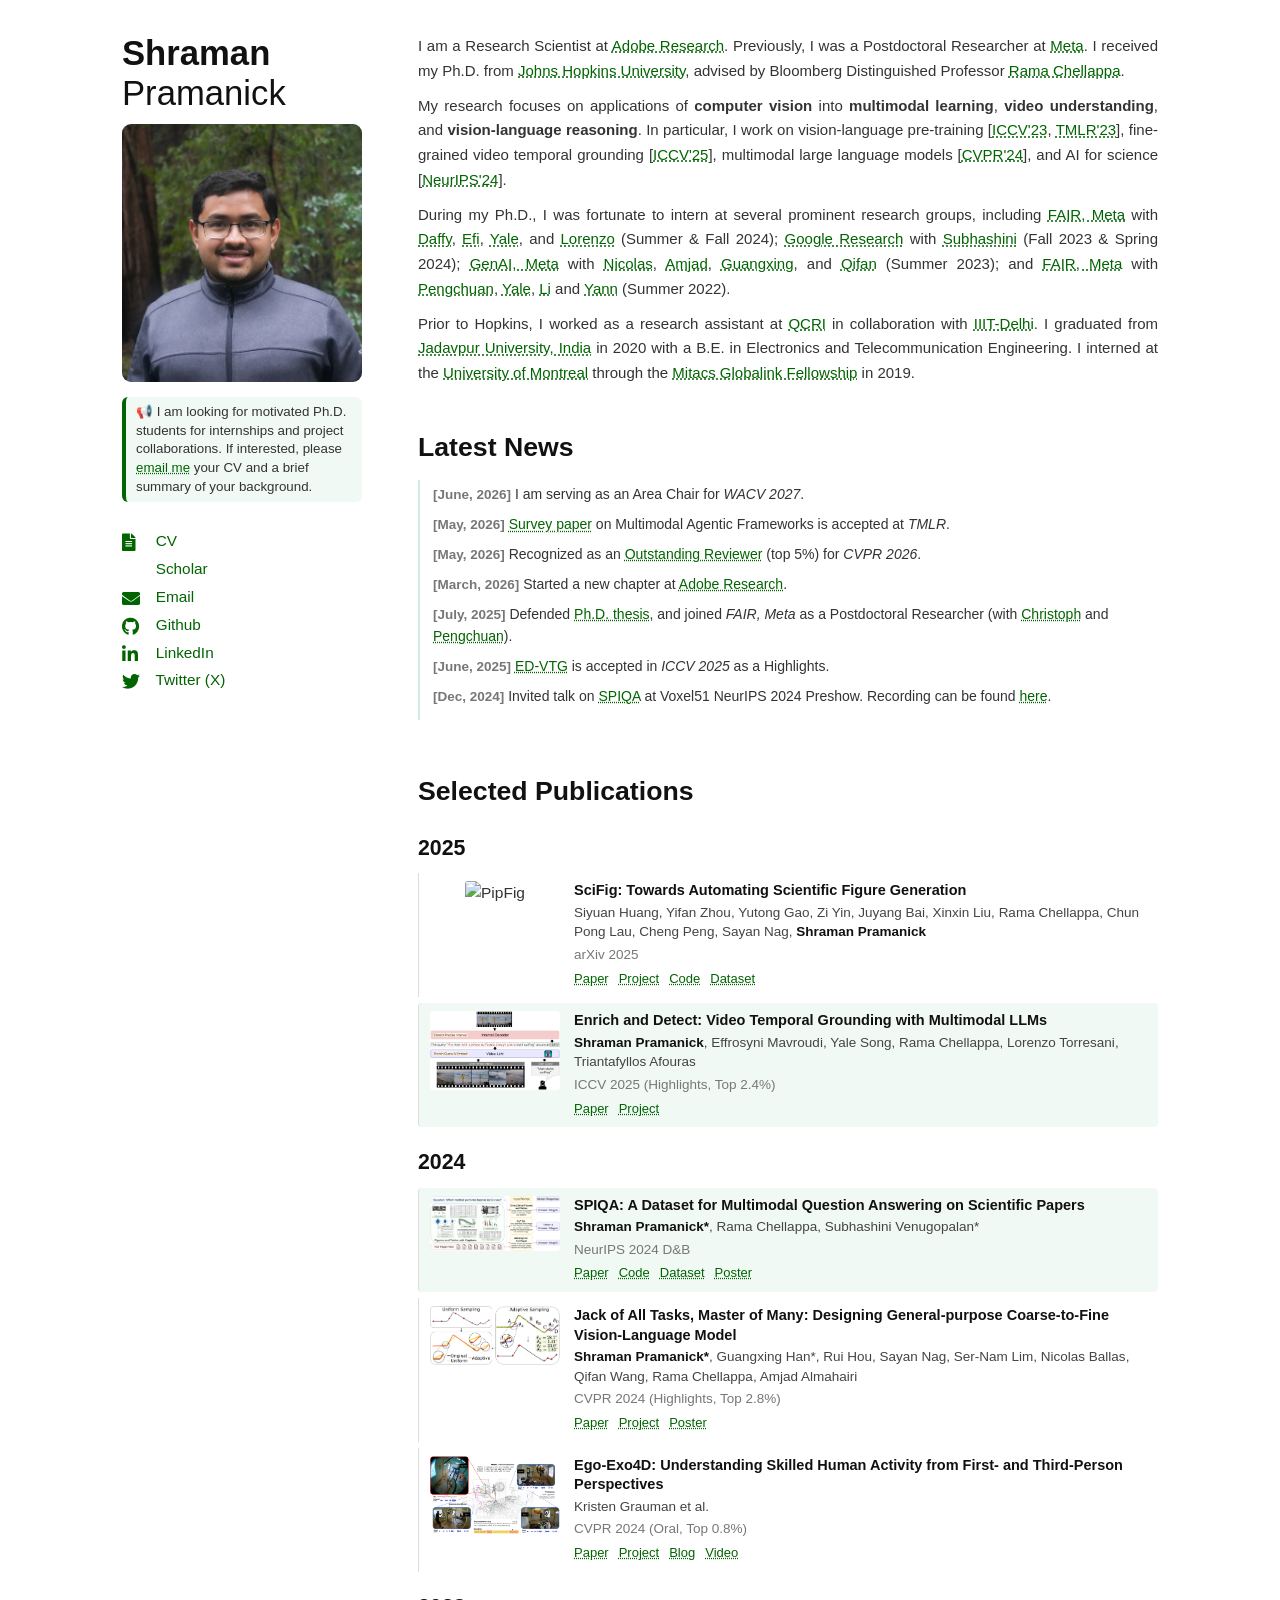
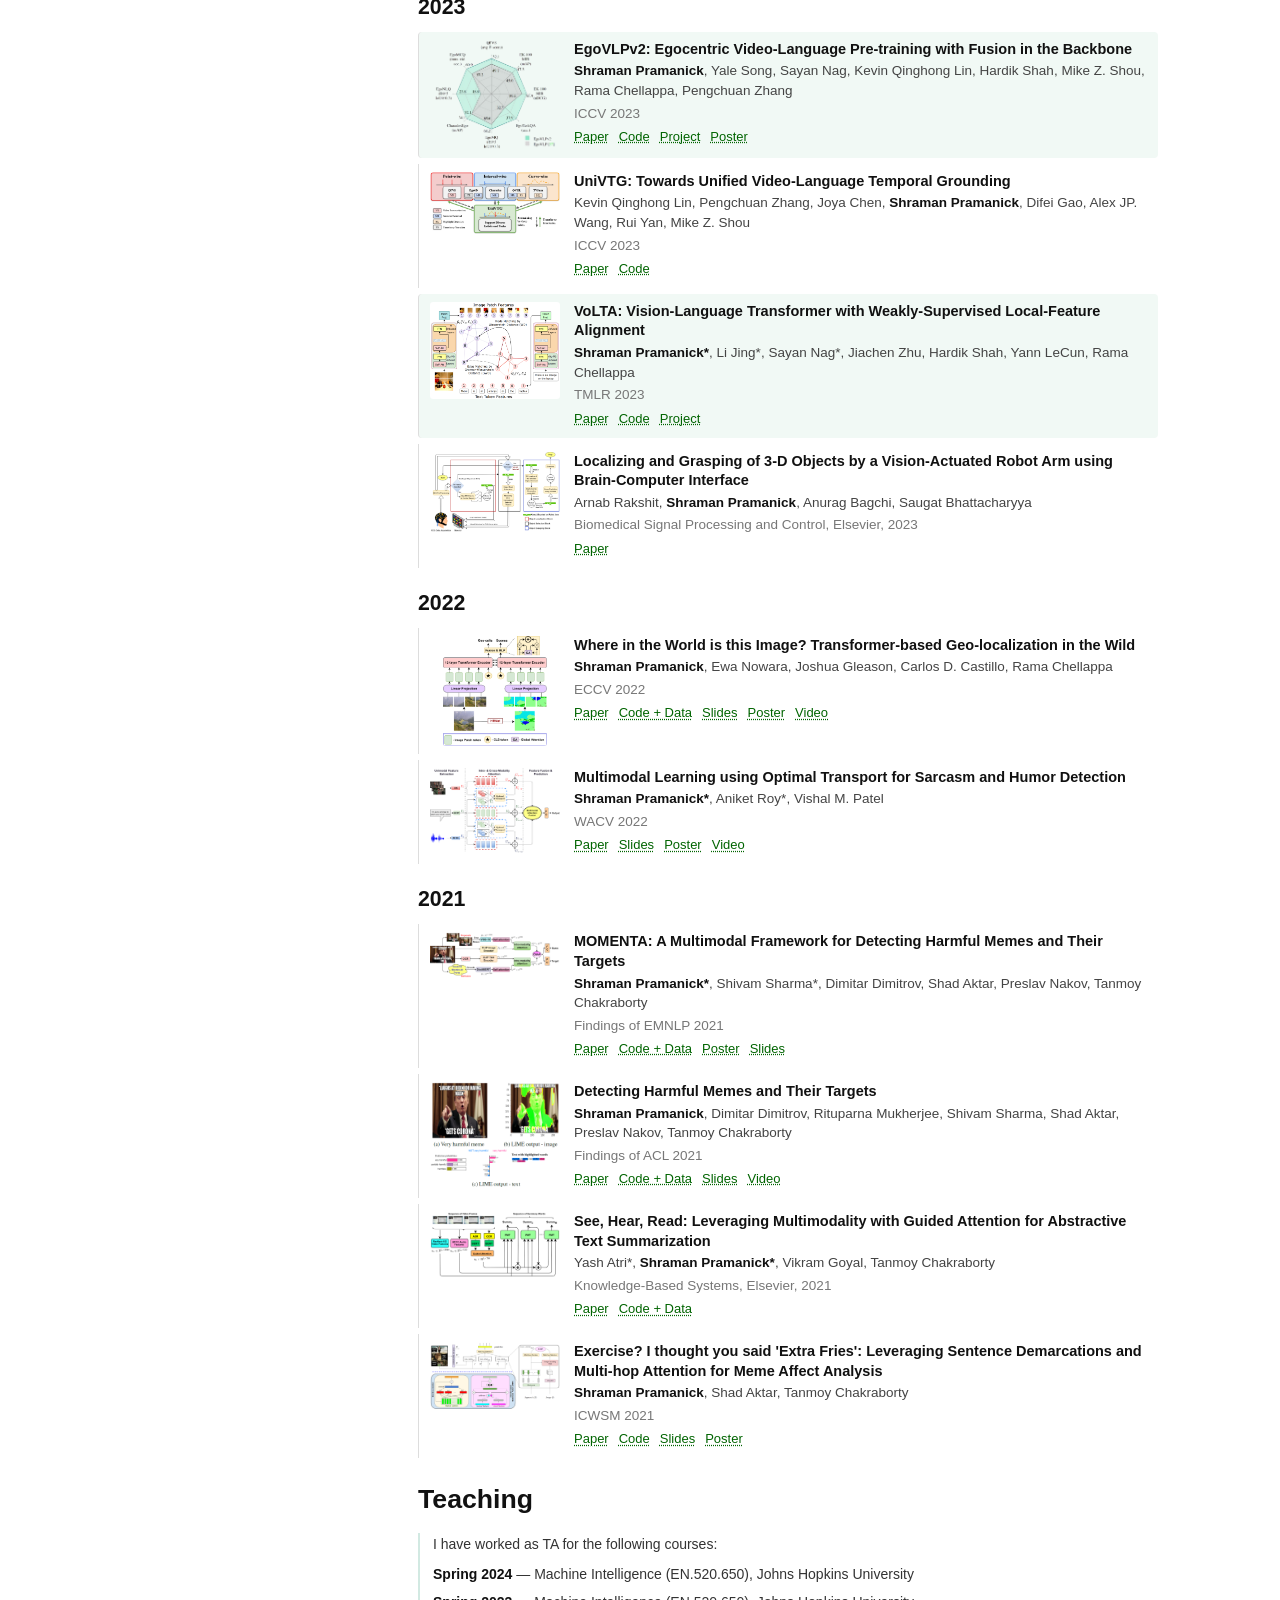
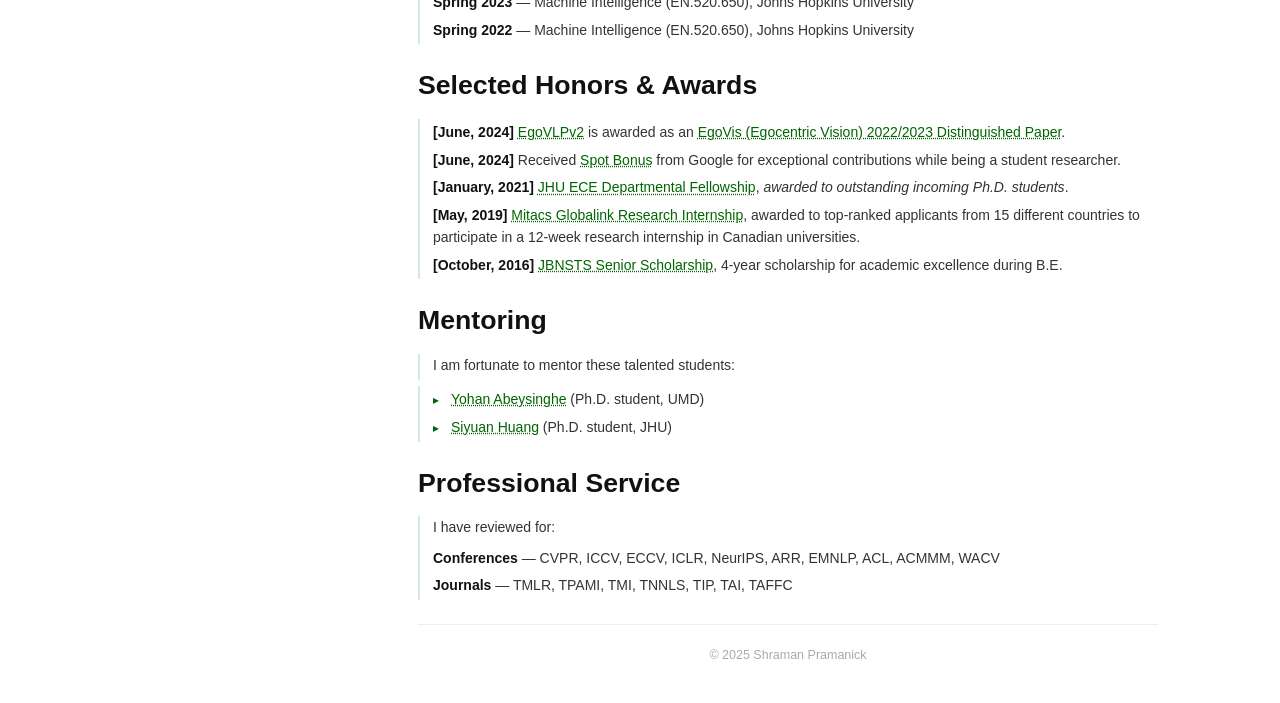
==== commit 5f8aa3fc: "Update index.html" ====
--- a/index.html
+++ b/index.html
@@ -122,10 +122,13 @@
           <div class="pub-thumb"><img src="images/PipFig.png" alt="PipFig"></div>
           <div class="pub-text">
             <div class="pub-title"><a href="https://arxiv.org/pdf/2601.04390">SciFig: Towards Automating Scientific Figure Generation</a></div>
-            <div class="pub-authors"><a href="http://www.linkedin.com/in/cyan-huang-289196176">Siyuan Huang</a>, <a href="">Yutong Gao</a>, <a href="">Juyang Bai</a>, <a href="">Yifan Zhou</a>, <a href="">Zi Yin</a>, <a href="">Xinxin Liu</a>, <a href="https://engineering.jhu.edu/ece/faculty/rama-chellappa/">Rama Chellappa</a>, <a href="">Chun Pong Lau</a>, <a href="https://sayannag.github.io/">Sayan Nag</a>, <a href="">Cheng Peng</a>, <strong>Shraman Pramanick</strong></div>
+            <div class="pub-authors"><a href="http://www.linkedin.com/in/cyan-huang-289196176">Siyuan Huang</a>, <a href="">Yifan Zhou</a>, <a href="">Yutong Gao</a>, <a href="">Zi Yin</a>, <a href="">Juyang Bai</a>, <a href="">Xinxin Liu</a>, <a href="https://engineering.jhu.edu/ece/faculty/rama-chellappa/">Rama Chellappa</a>, <a href="">Chun Pong Lau</a>, <a href="">Cheng Peng</a>, <a href="https://sayannag.github.io/">Sayan Nag</a>, <strong>Shraman Pramanick</strong></div>
             <div class="pub-venue">arXiv 2025</div>
             <div class="pub-links">
-              <a href="https://arxiv.org/pdf/2601.04390">[WIP] Draft</a>
+              <a href="https://arxiv.org/pdf/2601.04390">Paper</a>
+              <a href="https://shramanpramanick.github.io/SciFig/">Project</a>
+              <a href="">Code</a>
+              <a href="">Dataset</a>
             </div>
           </div>
         </div>
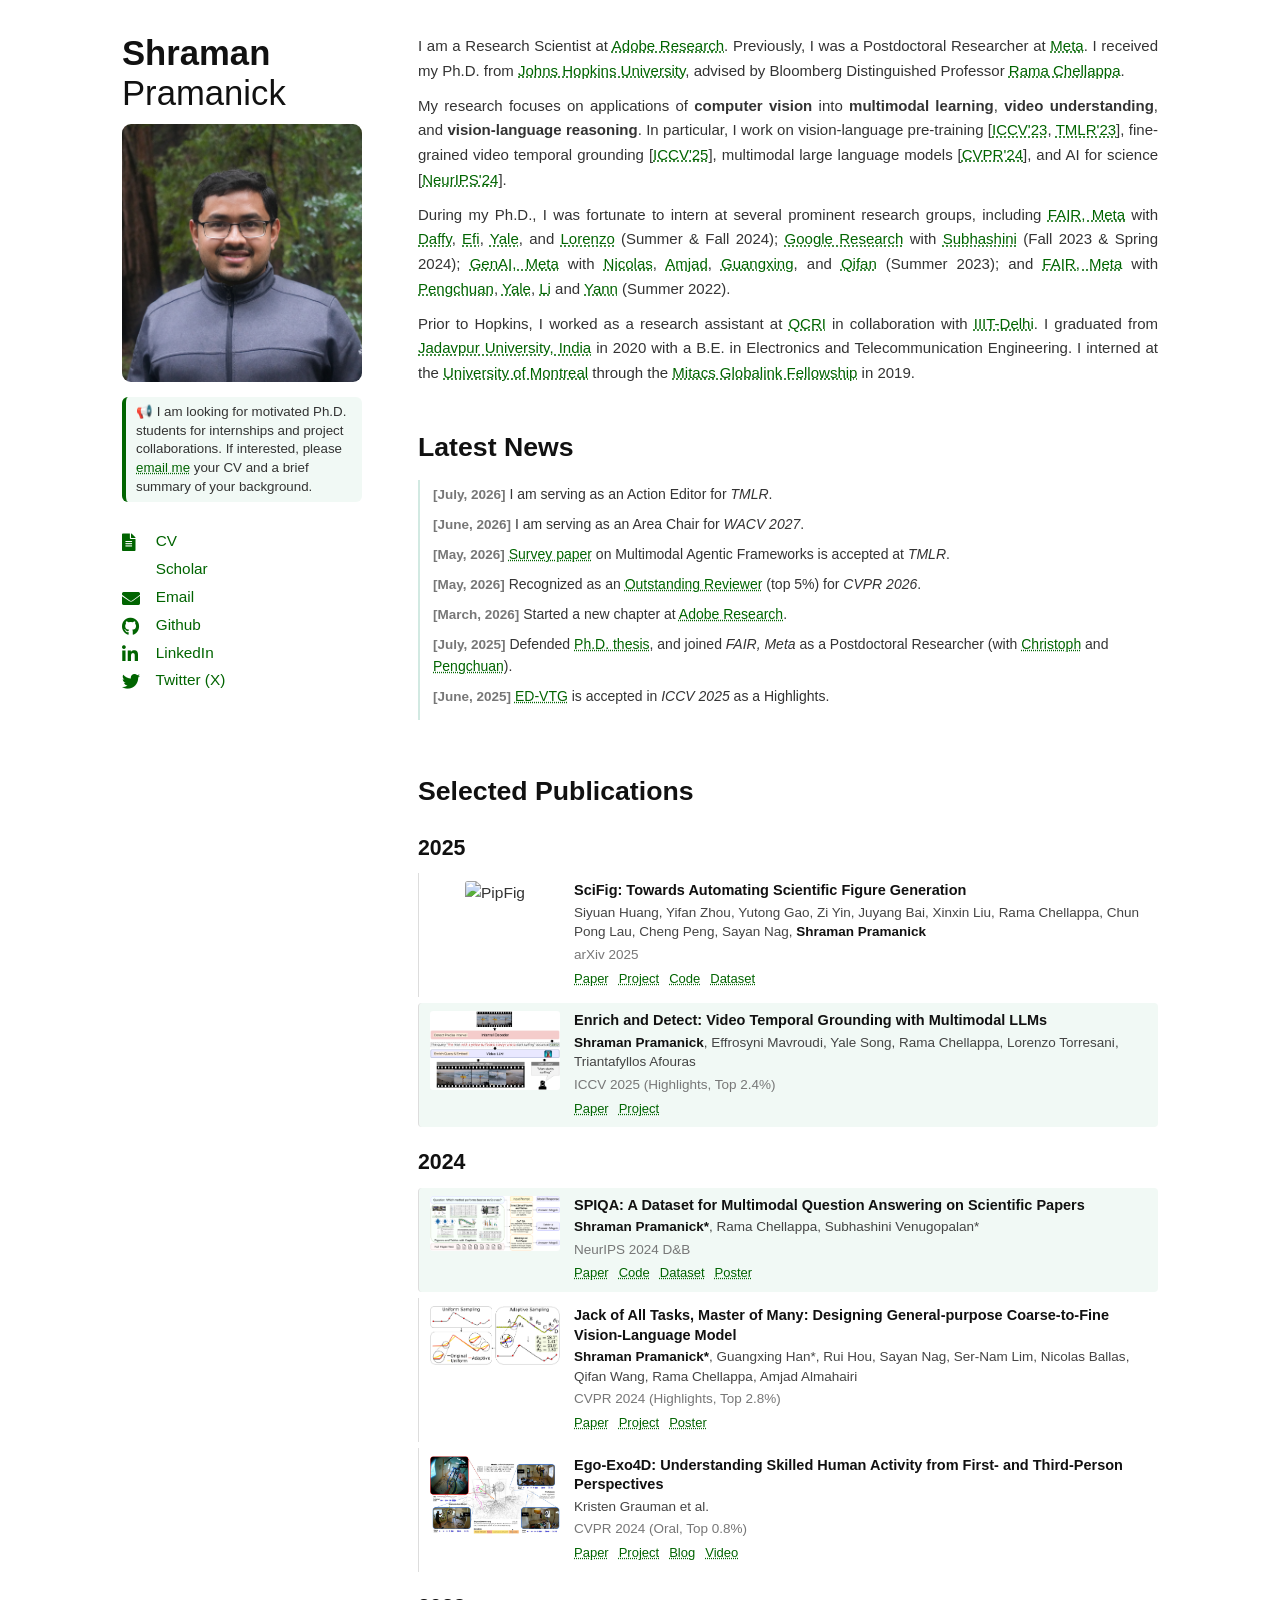
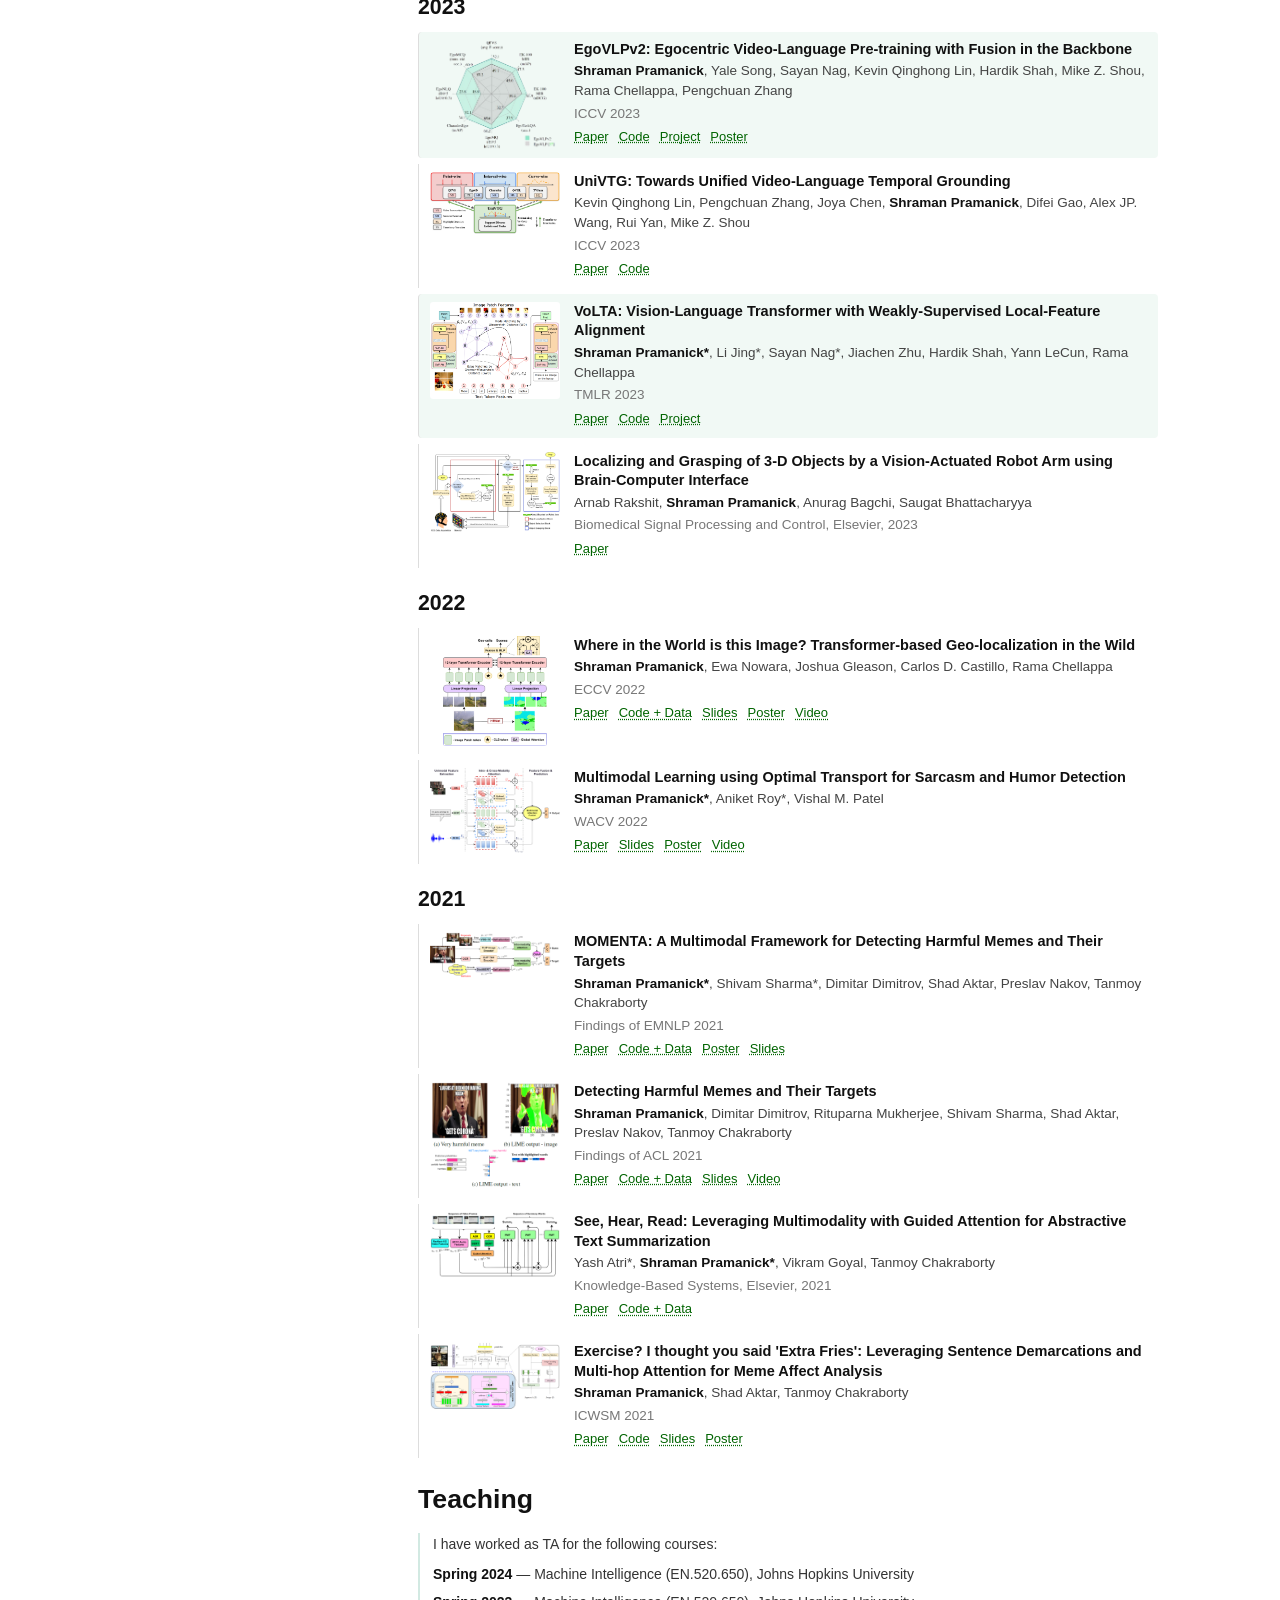
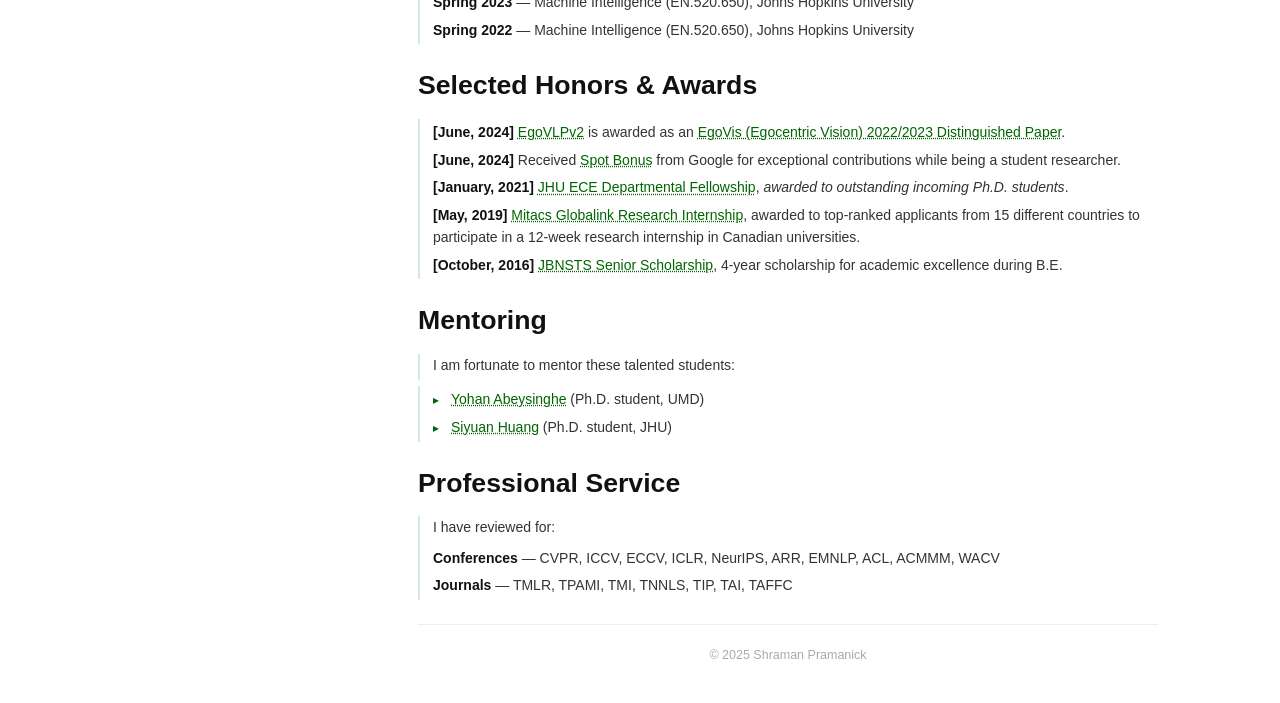
==== commit b8a7bd4b: "Add news item for Action Editor role at TMLR Added a new news item about serving as an Action Editor" ====
--- a/index.html
+++ b/index.html
@@ -67,6 +67,7 @@
     <section class="section" id="news">
       <h2 class="section-title">Latest News</h2>
       <ul class="news-list">
+        <li class="news-item"><span class="news-date">[July, 2026]</span> I am serving as an Action Editor for <em>TMLR</em>.</li>
         <li class="news-item"><span class="news-date">[June, 2026]</span> I am serving as an Area Chair for <em>WACV 2027</em>.</li>
         <li class="news-item"><span class="news-date">[May, 2026]</span> <a href="https://openreview.net/pdf?id=eaVoaI7f8v">Survey paper</a> on Multimodal Agentic Frameworks is accepted at <em>TMLR</em>.</li>
         <li class="news-item"><span class="news-date">[May, 2026]</span> Recognized as an <a href="https://x.com/CVPR/status/2056432742208876945?s=20">Outstanding Reviewer</a> (top 5%) for <em>CVPR 2026</em>.</li>
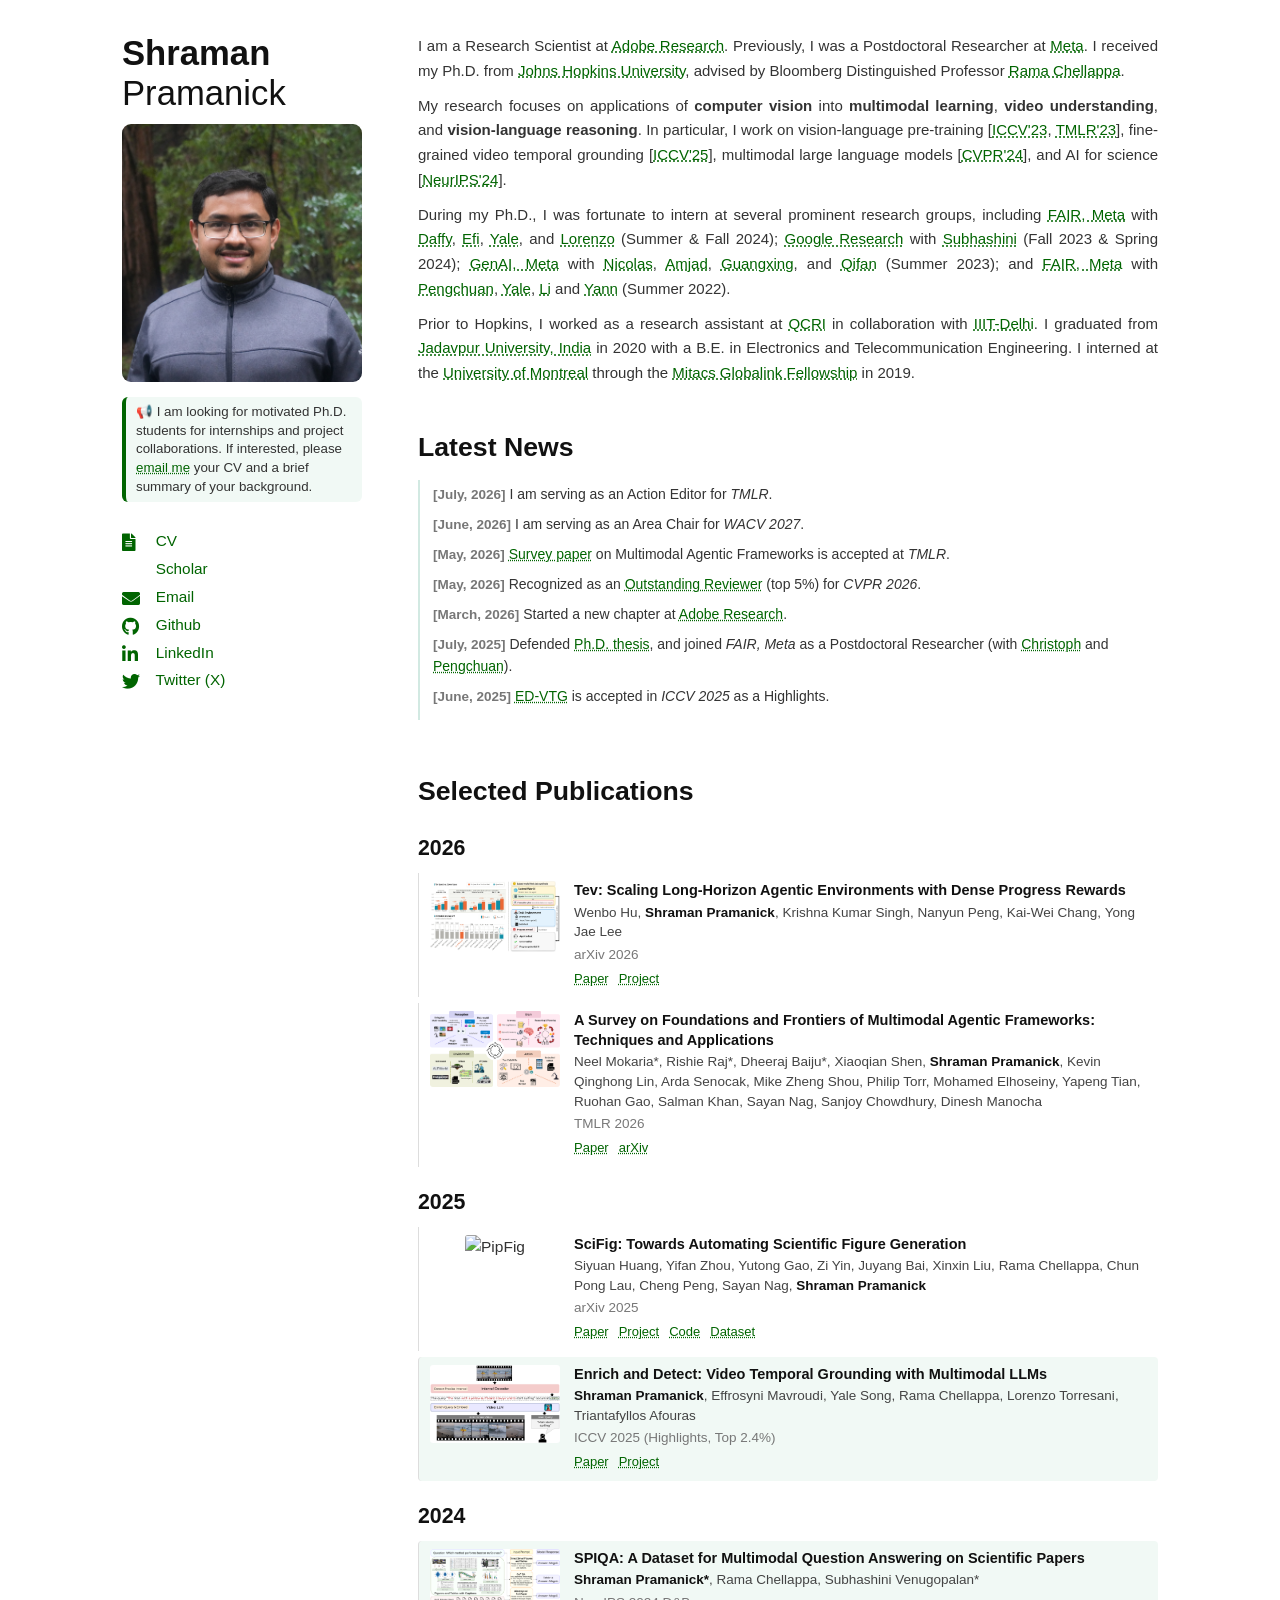
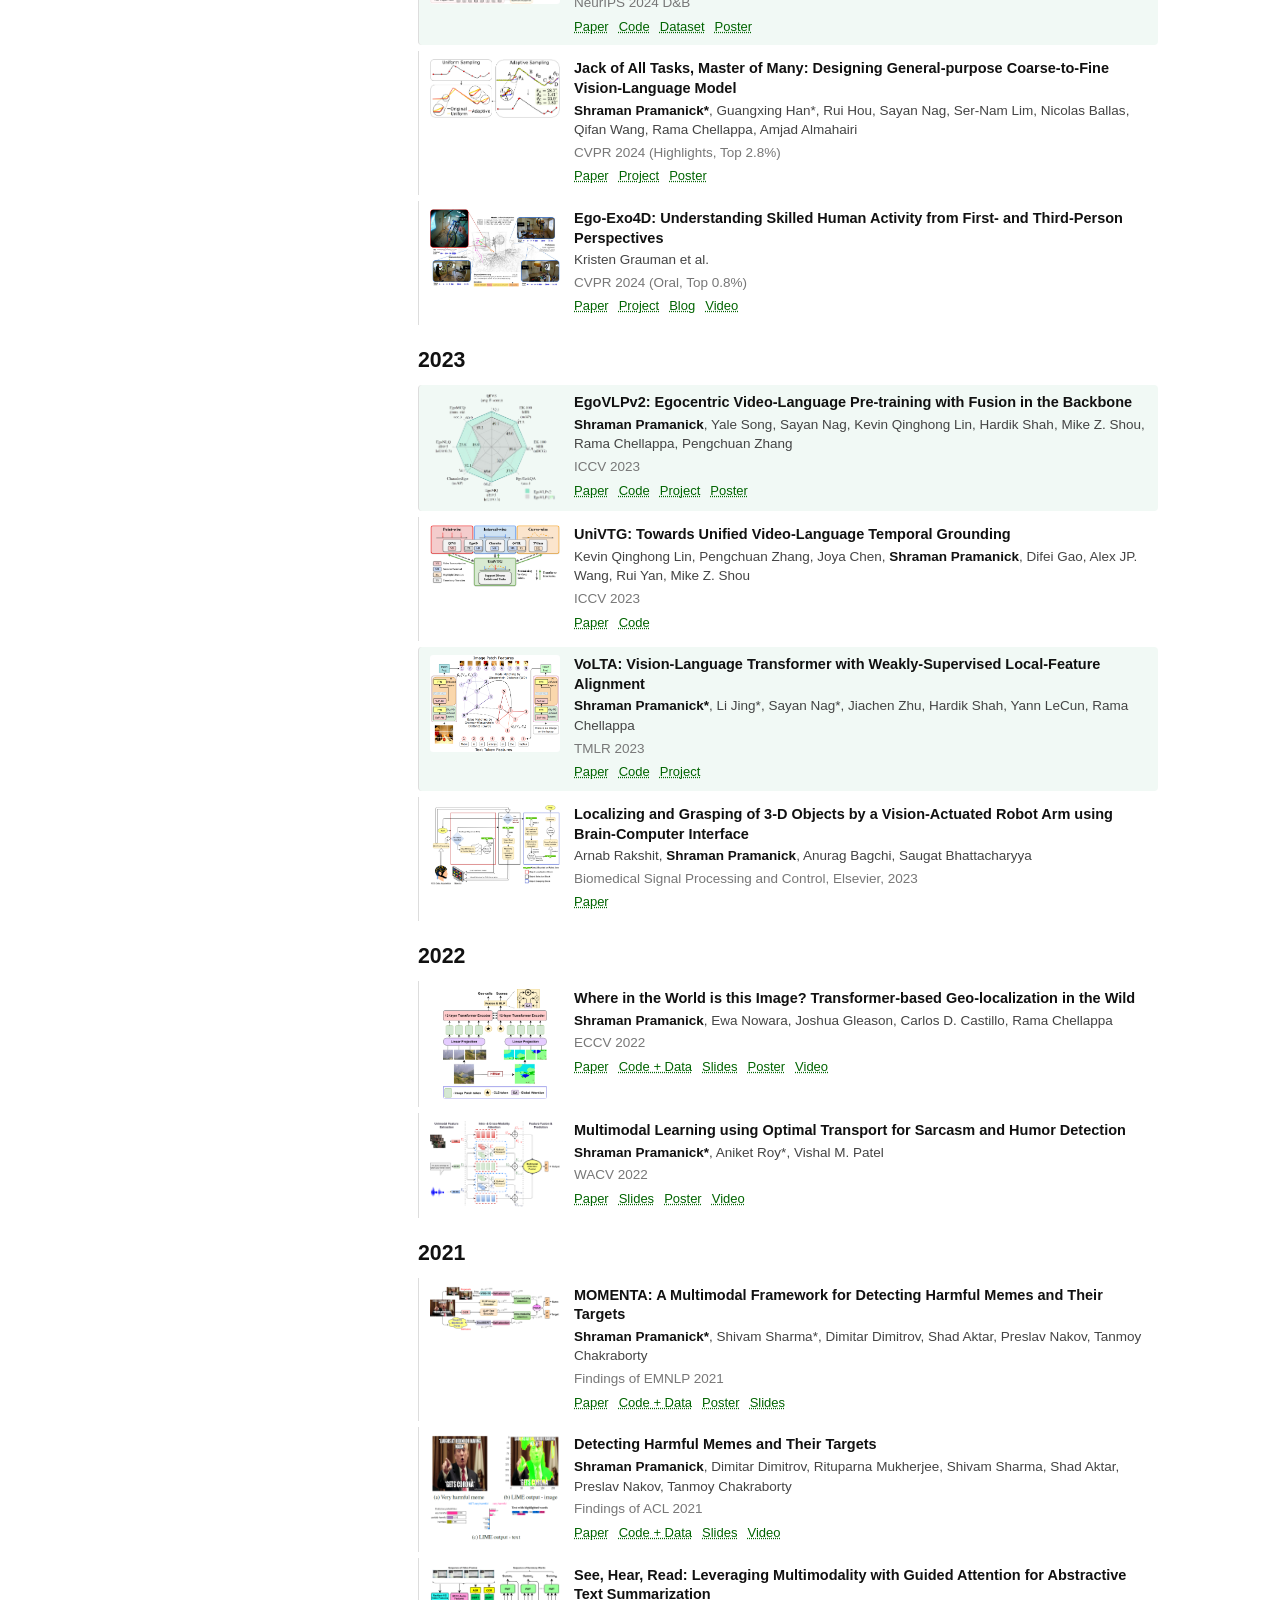
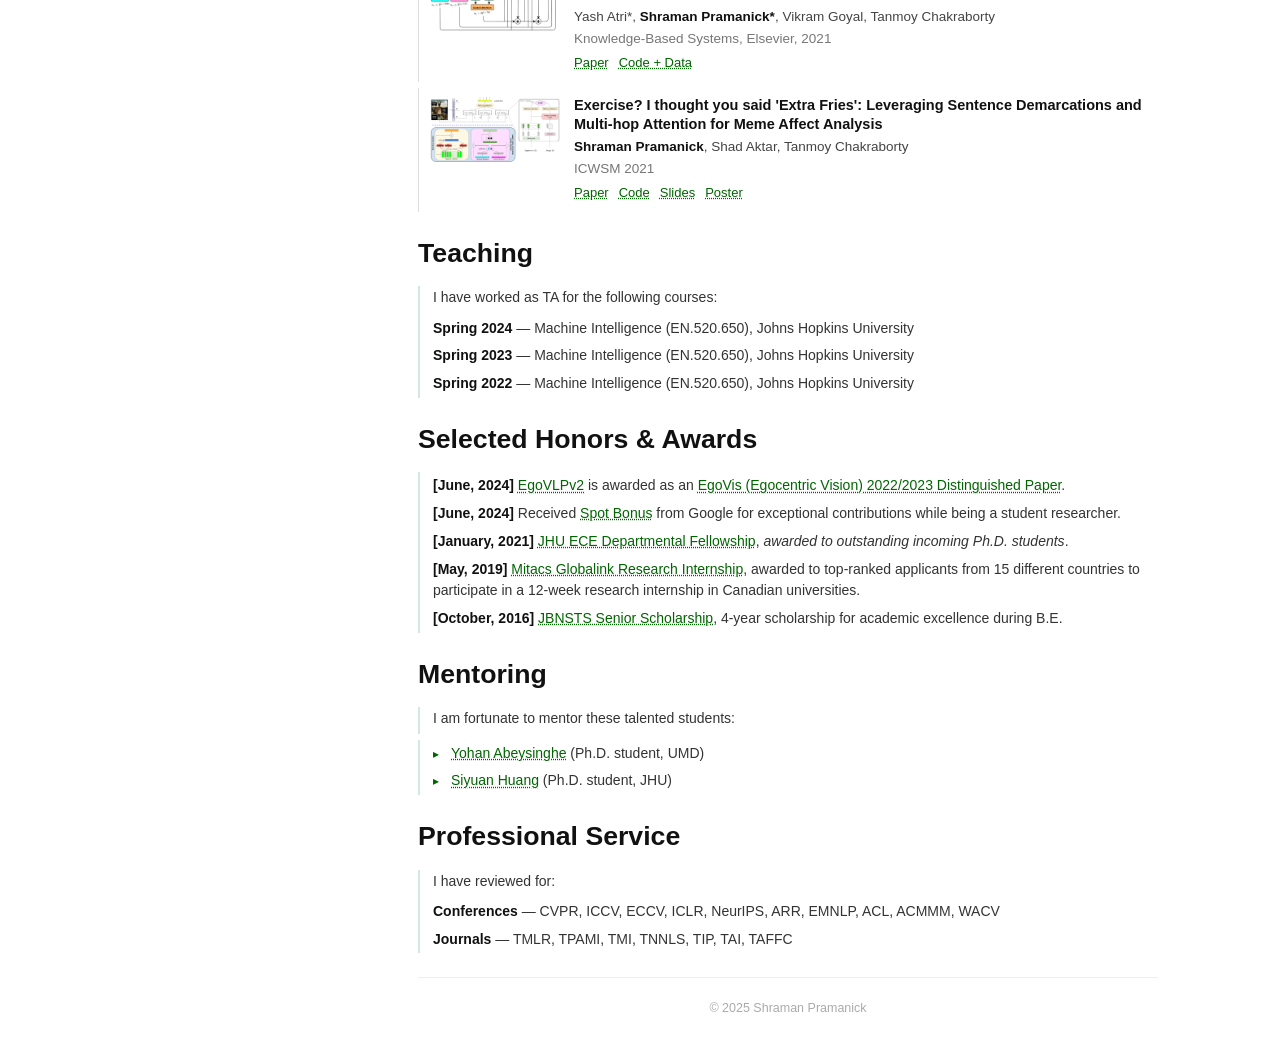
==== commit 10cf353c: "Add Tev and TMLR survey to 2026 publications" ====
--- a/index.html
+++ b/index.html
@@ -115,6 +115,39 @@
     <section class="section" id="publications" style="margin-top: 50px;">
       <h2 class="section-title">Selected Publications</h2>
 
+      <!-- 2026 -->
+      <h3 class="pub-year-heading">2026</h3>
+
+      <div class="pub-entry">
+        <div class="pub-entry-inner">
+          <div class="pub-thumb"><img src="images/Tev_Teaser.png" alt="Tev"></div>
+          <div class="pub-text">
+            <div class="pub-title"><a href="https://tev-agent.github.io/">Tev: Scaling Long-Horizon Agentic Environments with Dense Progress Rewards</a></div>
+            <div class="pub-authors"><a href="https://gordonhu608.github.io/">Wenbo Hu</a>, <strong>Shraman Pramanick</strong>, <a href="https://krsingh.cs.ucdavis.edu/">Krishna Kumar Singh</a>, <a href="https://violetpeng.github.io/">Nanyun Peng</a>, <a href="https://web.cs.ucla.edu/~kwchang/">Kai-Wei Chang</a>, <a href="https://pages.cs.wisc.edu/~yongjaelee/">Yong Jae Lee</a></div>
+            <div class="pub-venue">arXiv 2026</div>
+            <div class="pub-links">
+              <a href="https://arxiv.org/pdf/2610.18868">Paper</a>
+              <a href="https://tev-agent.github.io/">Project</a>
+            </div>
+          </div>
+        </div>
+      </div>
+
+      <div class="pub-entry">
+        <div class="pub-entry-inner">
+          <div class="pub-thumb"><img src="images/Agentic_Survey_Overview.png" alt="Multimodal Agentic Frameworks Survey"></div>
+          <div class="pub-text">
+            <div class="pub-title"><a href="https://openreview.net/forum?id=eaVoaI7f8v">A Survey on Foundations and Frontiers of Multimodal Agentic Frameworks: Techniques and Applications</a></div>
+            <div class="pub-authors">Neel Mokaria*, Rishie Raj*, Dheeraj Baiju*, <a href="https://xiaoqian-shen.github.io/">Xiaoqian Shen</a>, <strong>Shraman Pramanick</strong>, <a href="https://qinghonglin.github.io/">Kevin Qinghong Lin</a>, <a href="https://ardasnck.github.io/">Arda Senocak</a>, <a href="https://sites.google.com/view/showlab">Mike Zheng Shou</a>, <a href="https://www.robots.ox.ac.uk/~phst/">Philip Torr</a>, <a href="https://www.mohamed-elhoseiny.com/">Mohamed Elhoseiny</a>, <a href="https://www.yapengtian.com/">Yapeng Tian</a>, <a href="https://ruohangao.github.io/">Ruohan Gao</a>, <a href="https://salman-h-khan.github.io/">Salman Khan</a>, <a href="https://sayannag.github.io/">Sayan Nag</a>, <a href="https://schowdhury671.github.io/">Sanjoy Chowdhury</a>, <a href="https://www.cs.umd.edu/people/dmanocha">Dinesh Manocha</a></div>
+            <div class="pub-venue">TMLR 2026</div>
+            <div class="pub-links">
+              <a href="https://openreview.net/pdf?id=eaVoaI7f8v">Paper</a>
+              <a href="https://arxiv.org/abs/2608.20379">arXiv</a>
+            </div>
+          </div>
+        </div>
+      </div>
+
       <!-- 2025 -->
       <h3 class="pub-year-heading">2025</h3>
 
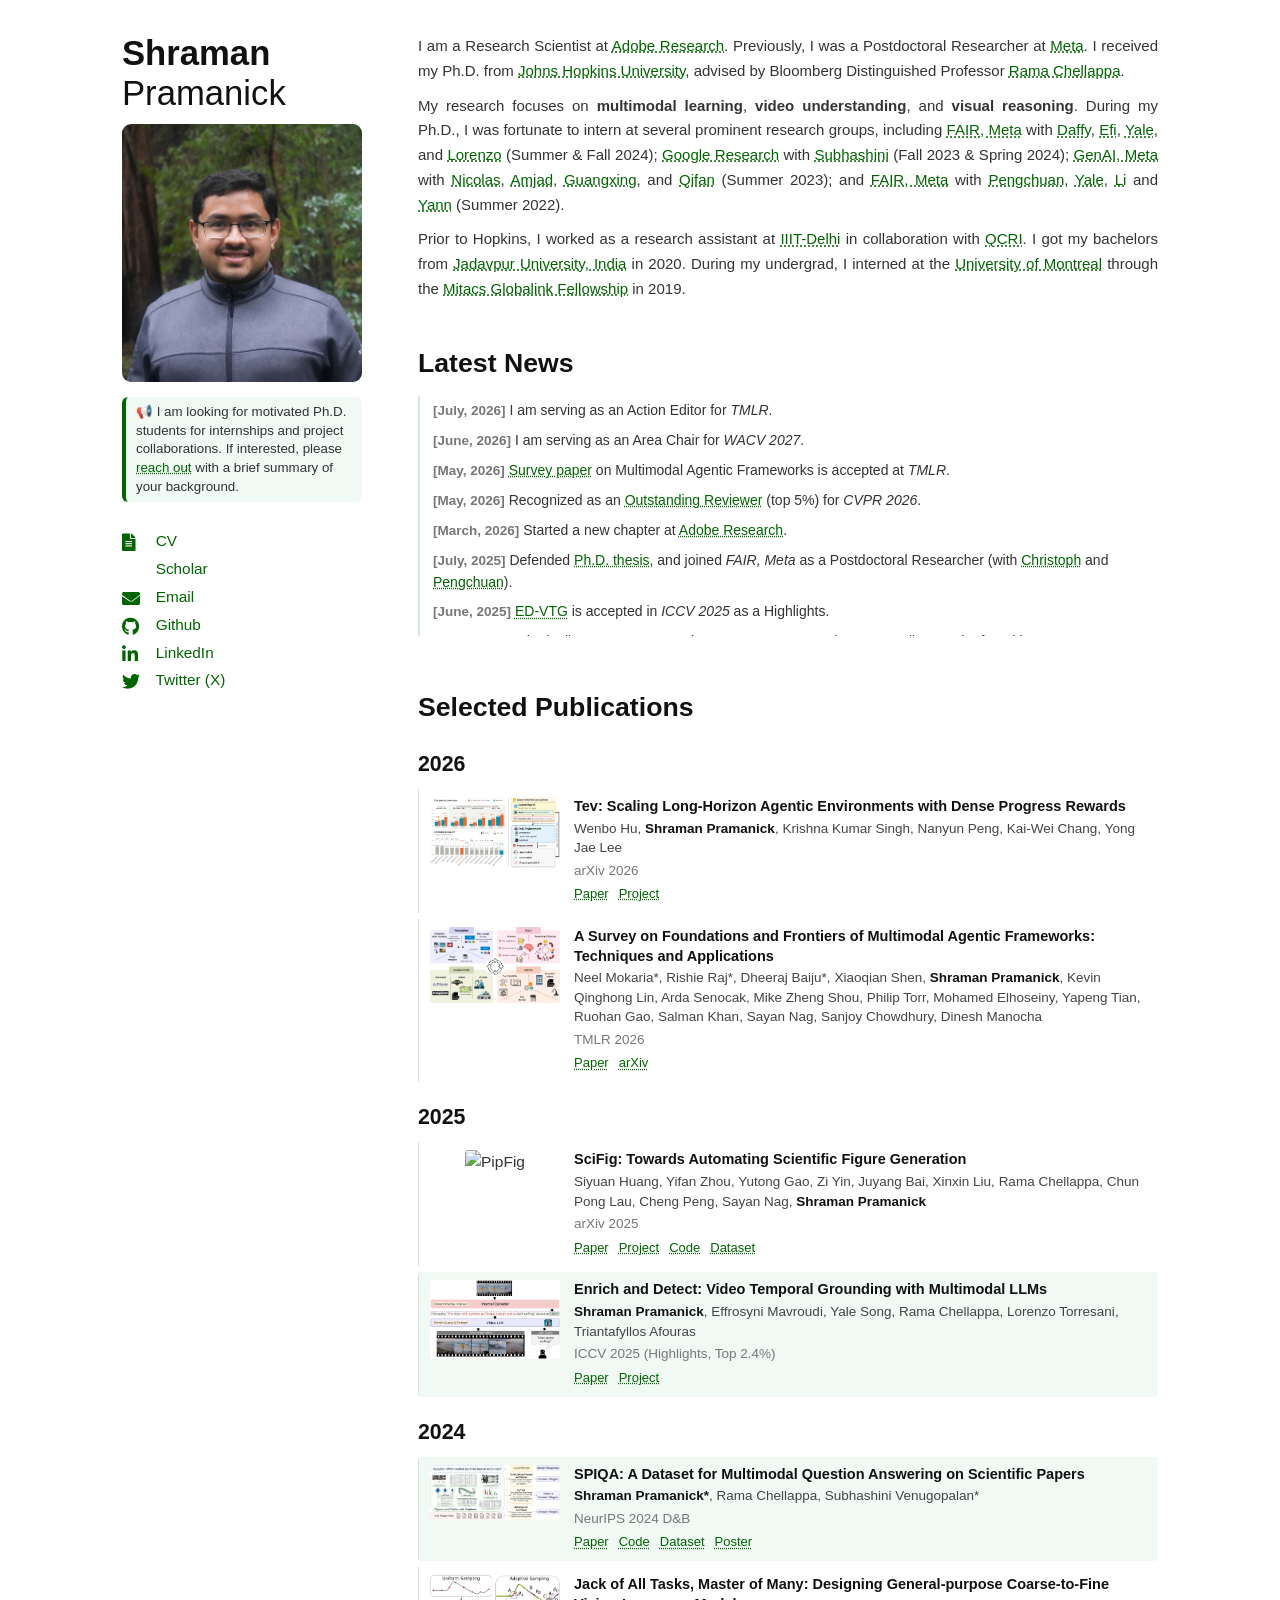
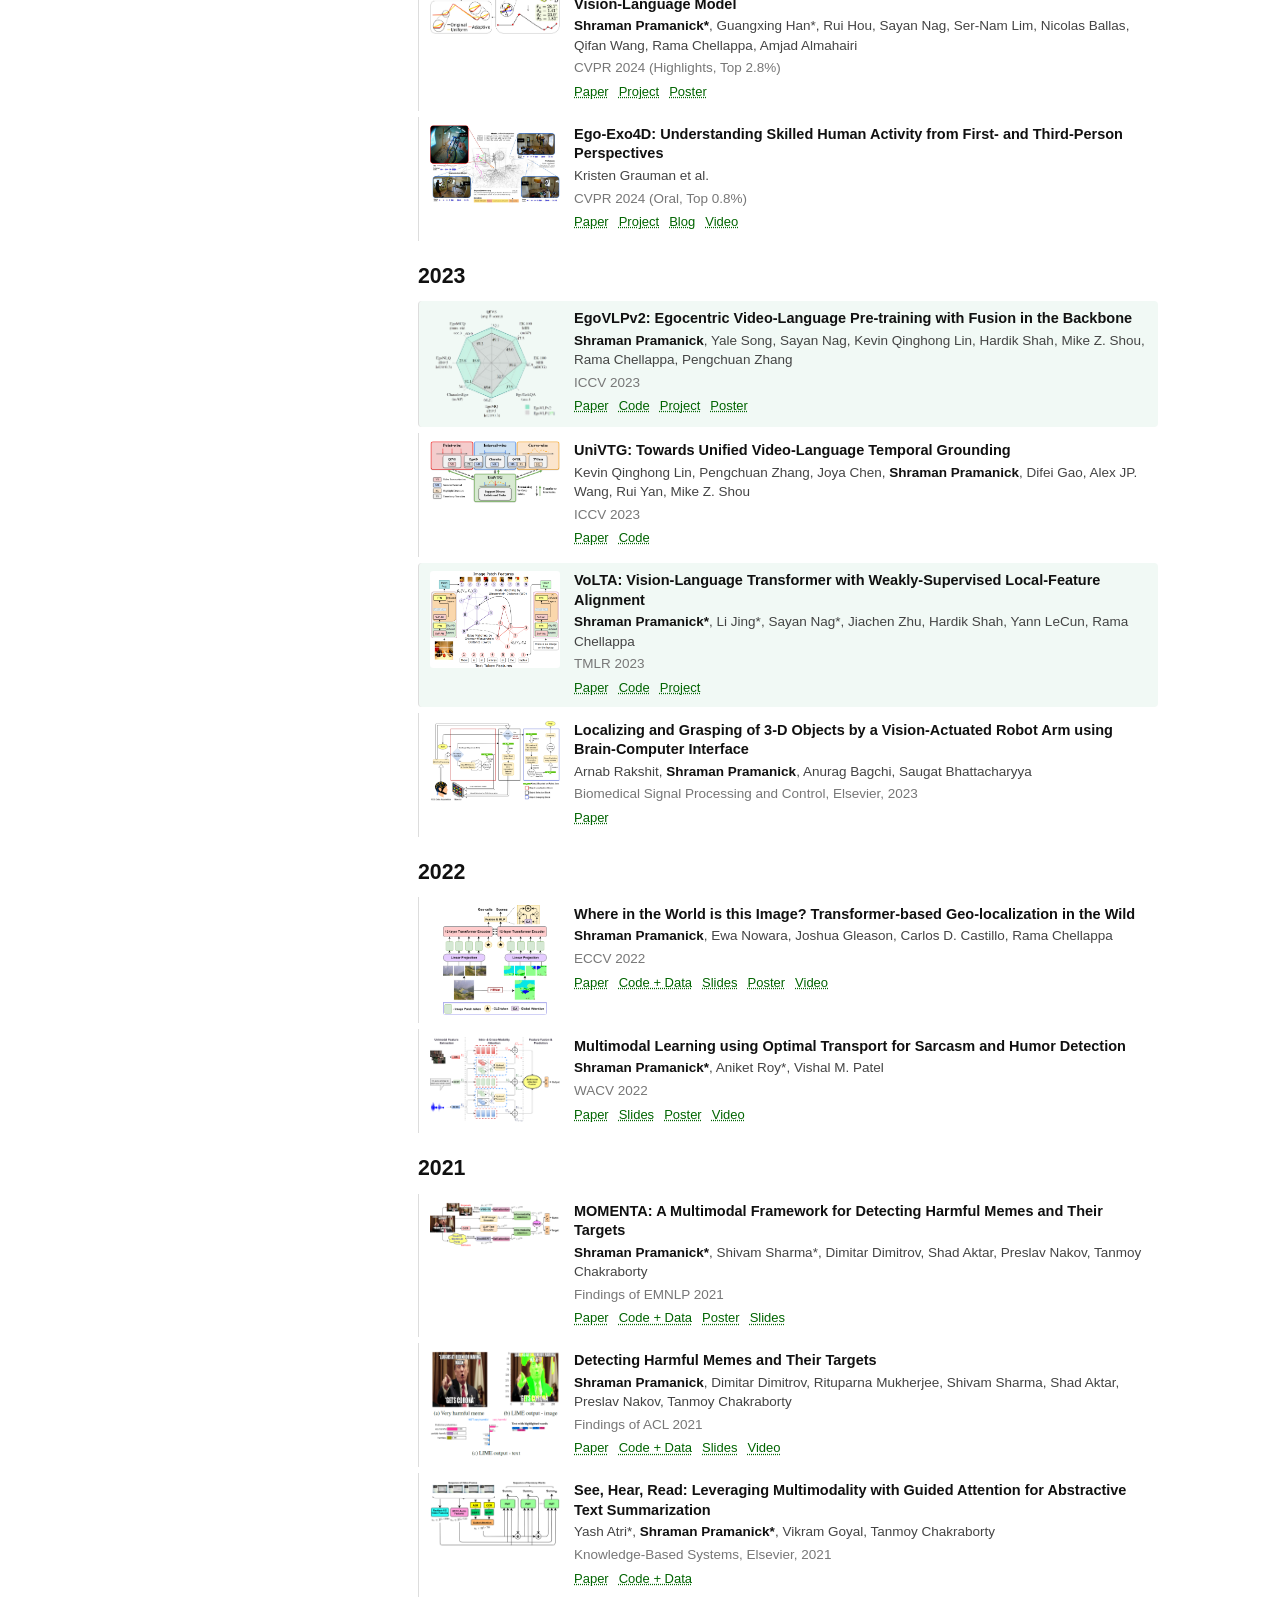
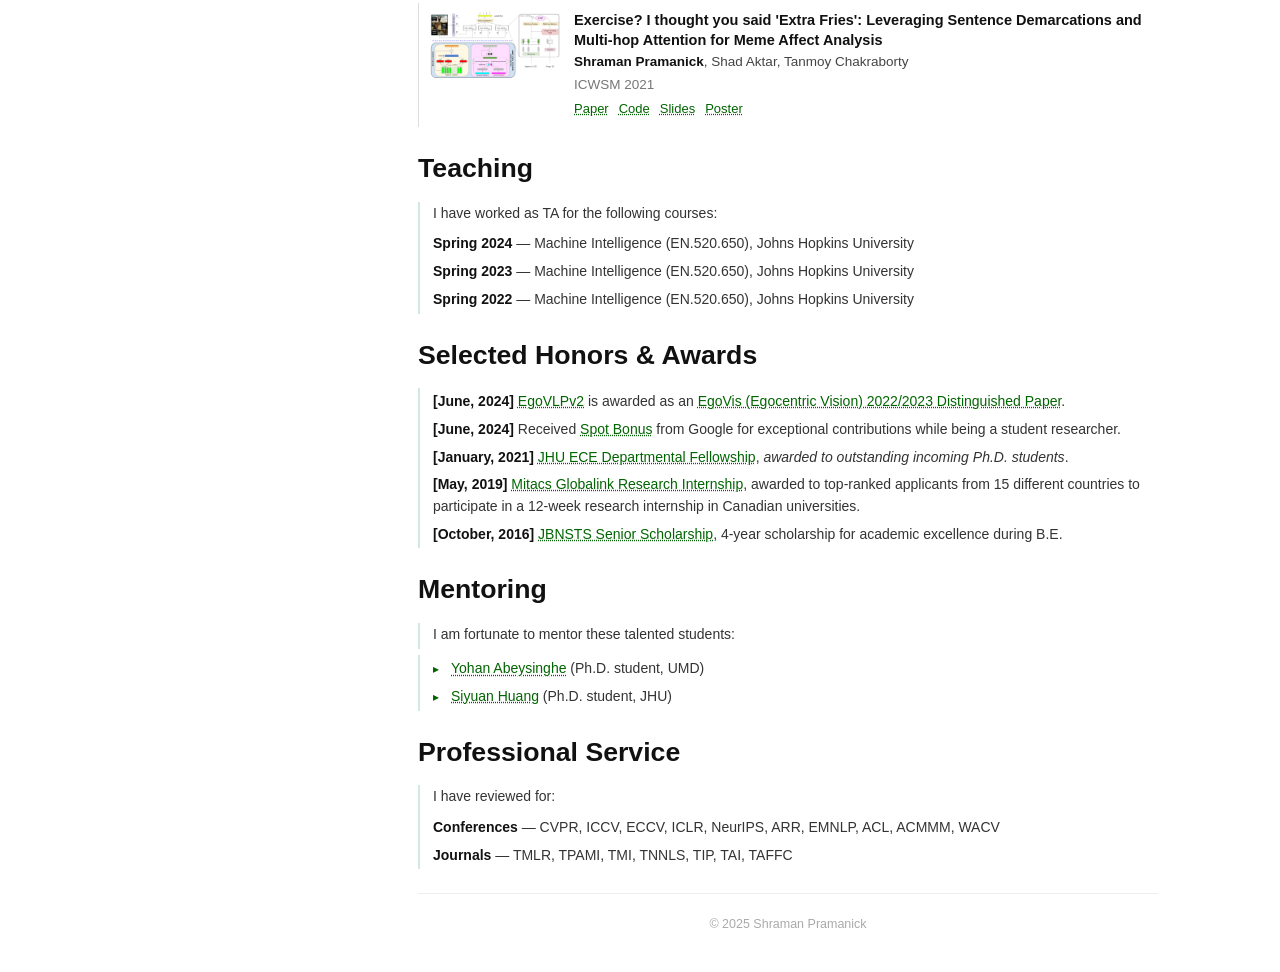
==== commit 691f81ab: "Revise research description Updated text for collaboration invitation and clarified research focus a" ====
--- a/index.html
+++ b/index.html
@@ -30,7 +30,7 @@
     <img src="images/profile_photo.png" alt="Shraman Pramanick" class="profile-photo">
 
     <div class="sidebar-collab">
-      &#x1F4E2; I am looking for motivated Ph.D. students for internships and project collaborations. If interested, please <a href="mailto:shraman.pramanick@gmail.com" style="color: #006400;">email me</a> your CV and a brief summary of your background.
+      &#x1F4E2; I am looking for motivated Ph.D. students for internships and project collaborations. If interested, please <a href="mailto:shraman.pramanick@gmail.com" style="color: #006400;">reach out</a> with a brief summary of your background.
     </div>
 
     <div class="sidebar-links">
@@ -53,13 +53,10 @@
         I am a Research Scientist at <a href="https://research.adobe.com/" target="_blank">Adobe Research</a>. Previously, I was a Postdoctoral Researcher at <a href="https://ai.meta.com/research/" target="_blank">Meta</a>. I received my Ph.D. from <a href="https://www.jhu.edu/" target="_blank">Johns Hopkins University</a>, advised by Bloomberg Distinguished Professor <a href="https://engineering.jhu.edu/faculty/rama-chellappa/" target="_blank">Rama Chellappa</a>.
       </p>
       <p>
-        My research focuses on applications of <strong>computer vision</strong> into <strong>multimodal learning</strong>, <strong>video understanding</strong>, and <strong>vision-language reasoning</strong>. In particular, I work on vision-language pre-training [<a href="https://arxiv.org/abs/2307.16117" target="_blank">ICCV'23</a>, <a href="https://arxiv.org/abs/2209.14222" target="_blank">TMLR'23</a>], fine-grained video temporal grounding [<a href="https://arxiv.org/abs/2502.02645" target="_blank">ICCV'25</a>], multimodal large language models [<a href="https://arxiv.org/abs/2312.12423" target="_blank">CVPR'24</a>], and AI for science [<a href="https://arxiv.org/abs/2407.09413" target="_blank">NeurIPS'24</a>].
+        My research focuses on <strong>multimodal learning</strong>, <strong>video understanding</strong>, and <strong>visual reasoning</strong>. During my Ph.D., I was fortunate to intern at several prominent research groups, including <a href="https://ai.meta.com/research/" target="_blank">FAIR, Meta</a> with <a href="https://www.robots.ox.ac.uk/~afourast/" target="_blank">Daffy</a>, <a href="https://scholar.google.com/citations?user=vYRzGGEAAAAJ&hl=en" target="_blank">Efi</a>, <a href="https://people.csail.mit.edu/yalesong/home/" target="_blank">Yale</a>, and <a href="https://ltorresa.github.io/home.html" target="_blank">Lorenzo</a> (Summer &amp; Fall 2024); <a href="https://research.google/" target="_blank">Google Research</a> with <a href="https://vsubhashini.github.io/" target="_blank">Subhashini</a> (Fall 2023 &amp; Spring 2024); <a href="https://ai.meta.com/" target="_blank">GenAI, Meta</a> with <a href="https://www.linkedin.com/in/nicolas-ballas-a188583/" target="_blank">Nicolas</a>, <a href="https://www.linkedin.com/in/amjadalmahairi/" target="_blank">Amjad</a>, <a href="https://guangxinghan.github.io/" target="_blank">Guangxing</a>, and <a href="https://wqfcr.github.io/" target="_blank">Qifan</a> (Summer 2023); and <a href="https://ai.meta.com/research/" target="_blank">FAIR, Meta</a> with <a href="https://pzzhang.github.io/pzzhang/" target="_blank">Pengchuan</a>, <a href="https://people.csail.mit.edu/yalesong/home/" target="_blank">Yale</a>, <a href="http://jingli.io/" target="_blank">Li</a> and <a href="https://en.wikipedia.org/wiki/Yann_LeCun" target="_blank">Yann</a> (Summer 2022).
       </p>
       <p>
-        During my Ph.D., I was fortunate to intern at several prominent research groups, including <a href="https://ai.meta.com/research/" target="_blank">FAIR, Meta</a> with <a href="https://www.robots.ox.ac.uk/~afourast/" target="_blank">Daffy</a>, <a href="https://scholar.google.com/citations?user=vYRzGGEAAAAJ&hl=en" target="_blank">Efi</a>, <a href="https://people.csail.mit.edu/yalesong/home/" target="_blank">Yale</a>, and <a href="https://ltorresa.github.io/home.html" target="_blank">Lorenzo</a> (Summer &amp; Fall 2024); <a href="https://research.google/" target="_blank">Google Research</a> with <a href="https://vsubhashini.github.io/" target="_blank">Subhashini</a> (Fall 2023 &amp; Spring 2024); <a href="https://ai.meta.com/" target="_blank">GenAI, Meta</a> with <a href="https://www.linkedin.com/in/nicolas-ballas-a188583/" target="_blank">Nicolas</a>, <a href="https://www.linkedin.com/in/amjadalmahairi/" target="_blank">Amjad</a>, <a href="https://guangxinghan.github.io/" target="_blank">Guangxing</a>, and <a href="https://wqfcr.github.io/" target="_blank">Qifan</a> (Summer 2023); and <a href="https://ai.meta.com/research/" target="_blank">FAIR, Meta</a> with <a href="https://pzzhang.github.io/pzzhang/" target="_blank">Pengchuan</a>, <a href="https://people.csail.mit.edu/yalesong/home/" target="_blank">Yale</a>, <a href="http://jingli.io/" target="_blank">Li</a> and <a href="https://en.wikipedia.org/wiki/Yann_LeCun" target="_blank">Yann</a> (Summer 2022).
-      </p>
-      <p>
-        Prior to Hopkins, I worked as a research assistant at <a href="https://www.qf.org.qa/research/qatar-computing-research-institute" target="_blank">QCRI</a> in collaboration with <a href="https://www.iiitd.ac.in/" target="_blank">IIIT-Delhi</a>. I graduated from <a href="http://www.jaduniv.edu.in/" target="_blank">Jadavpur University, India</a> in 2020 with a B.E. in Electronics and Telecommunication Engineering. I interned at the <a href="https://www.umontreal.ca/en/" target="_blank">University of Montreal</a> through the <a href="https://www.mitacs.ca/en/programs/globalink/globalink-research-internship" target="_blank">Mitacs Globalink Fellowship</a> in 2019.
+        Prior to Hopkins, I worked as a research assistant at <a href="https://www.iiitd.ac.in/" target="_blank">IIIT-Delhi</a> in collaboration with <a href="https://www.qf.org.qa/research/qatar-computing-research-institute" target="_blank">QCRI</a>. I got my bachelors from <a href="http://www.jaduniv.edu.in/" target="_blank">Jadavpur University, India</a> in 2020. During my undergrad, I interned at the <a href="https://www.umontreal.ca/en/" target="_blank">University of Montreal</a> through the <a href="https://www.mitacs.ca/en/programs/globalink/globalink-research-internship" target="_blank">Mitacs Globalink Fellowship</a> in 2019.
       </p>
     </section>
 
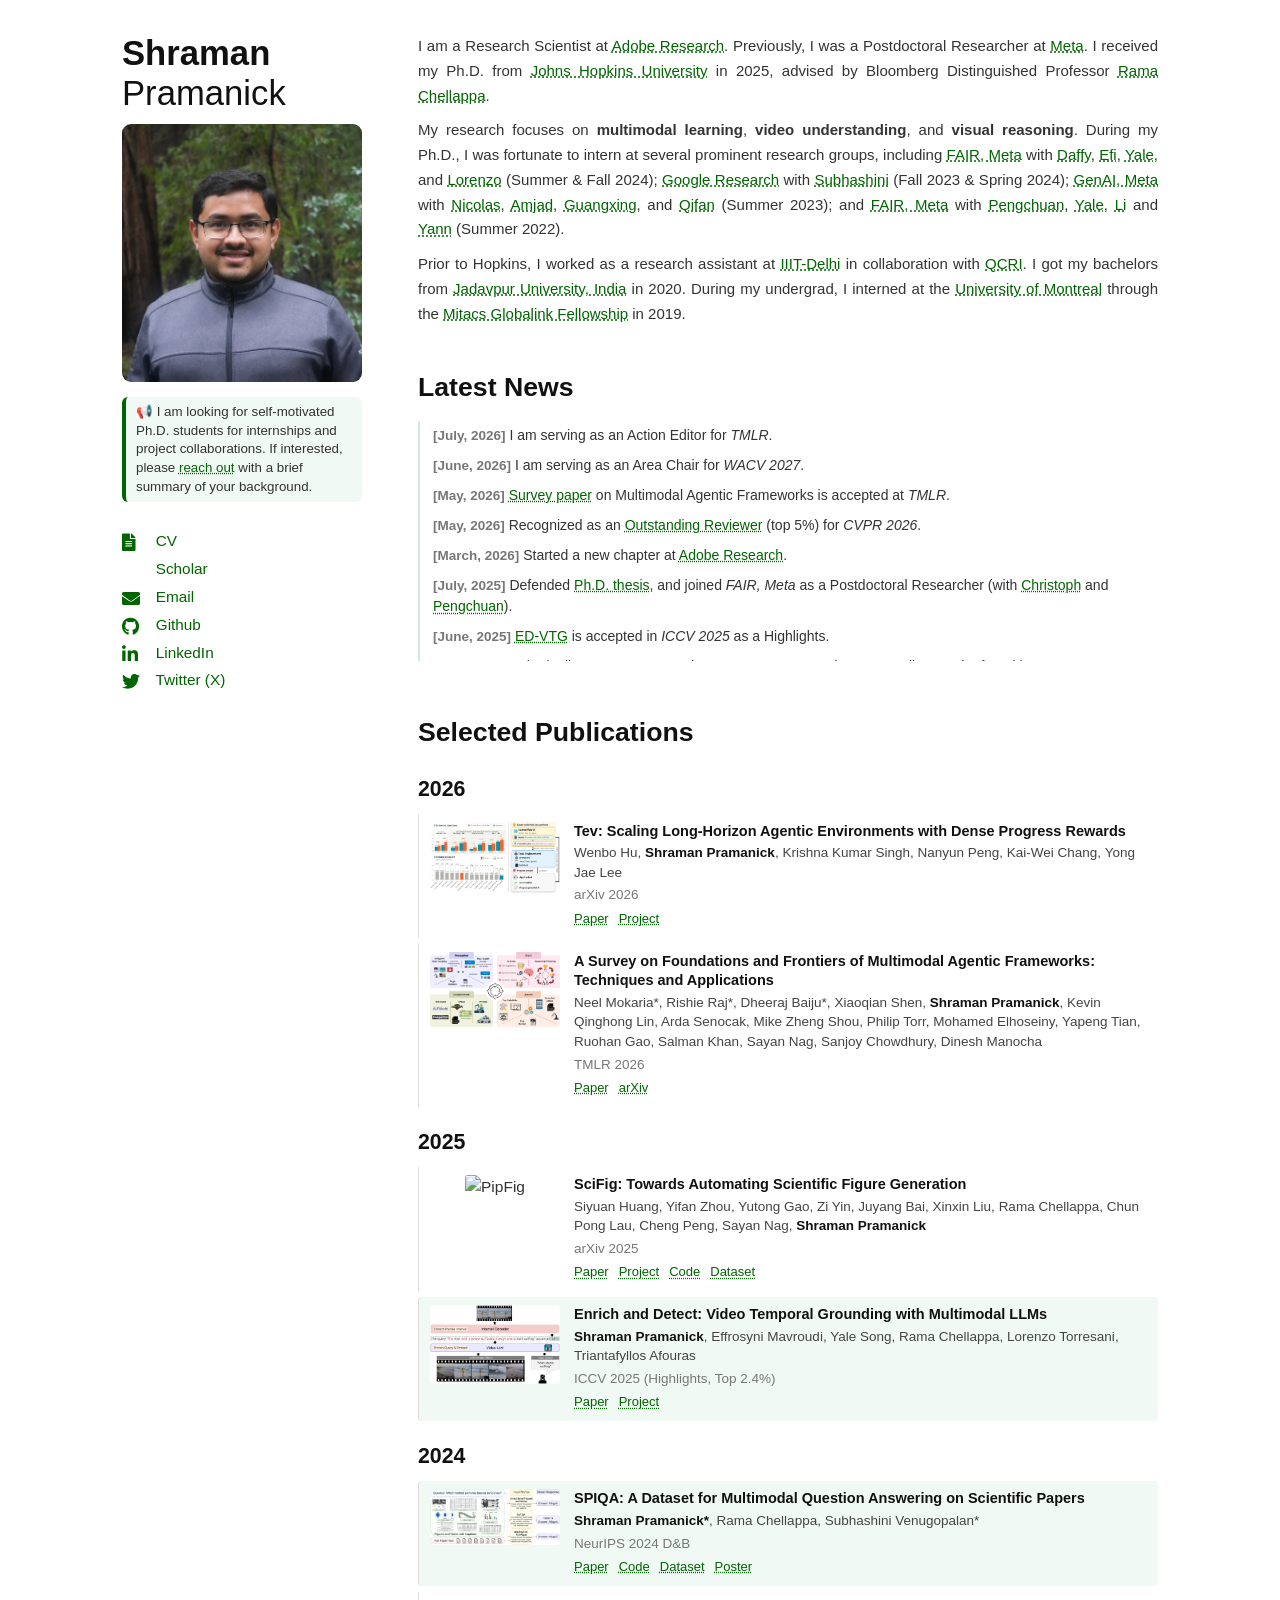
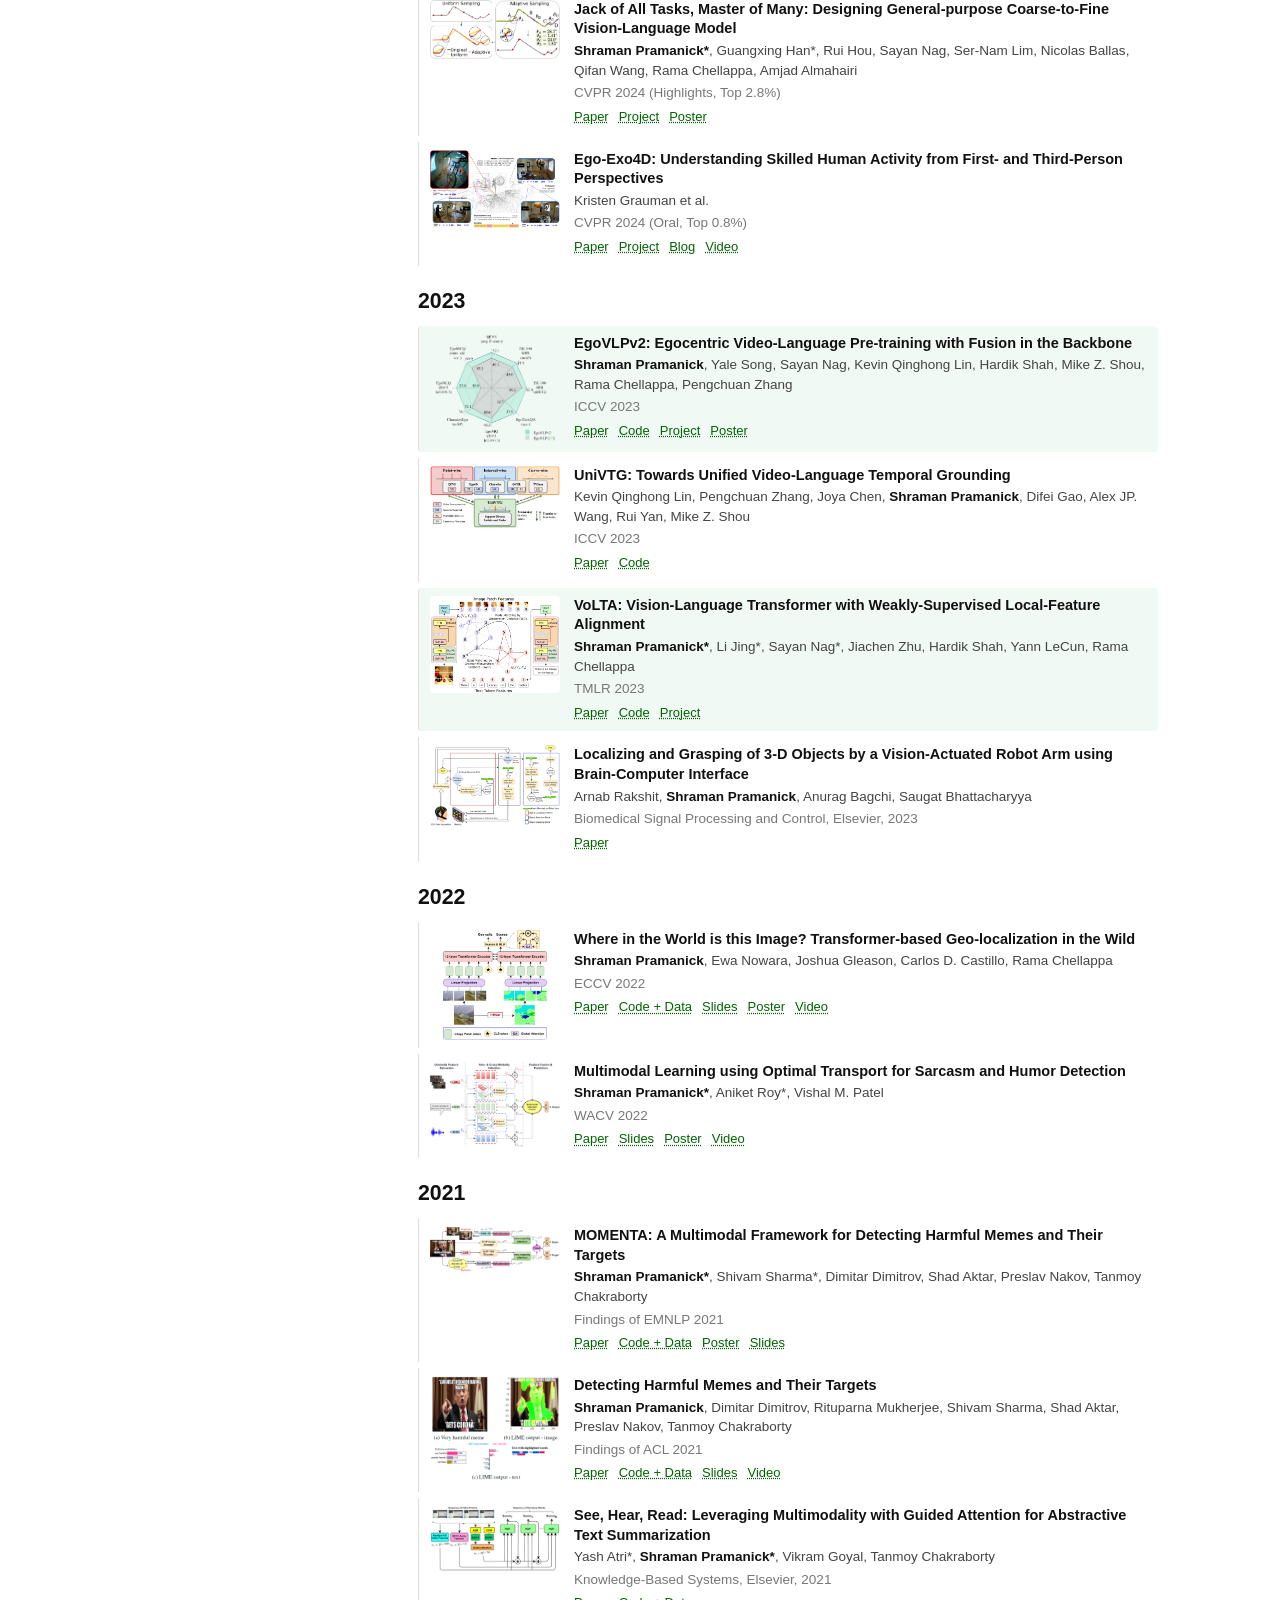
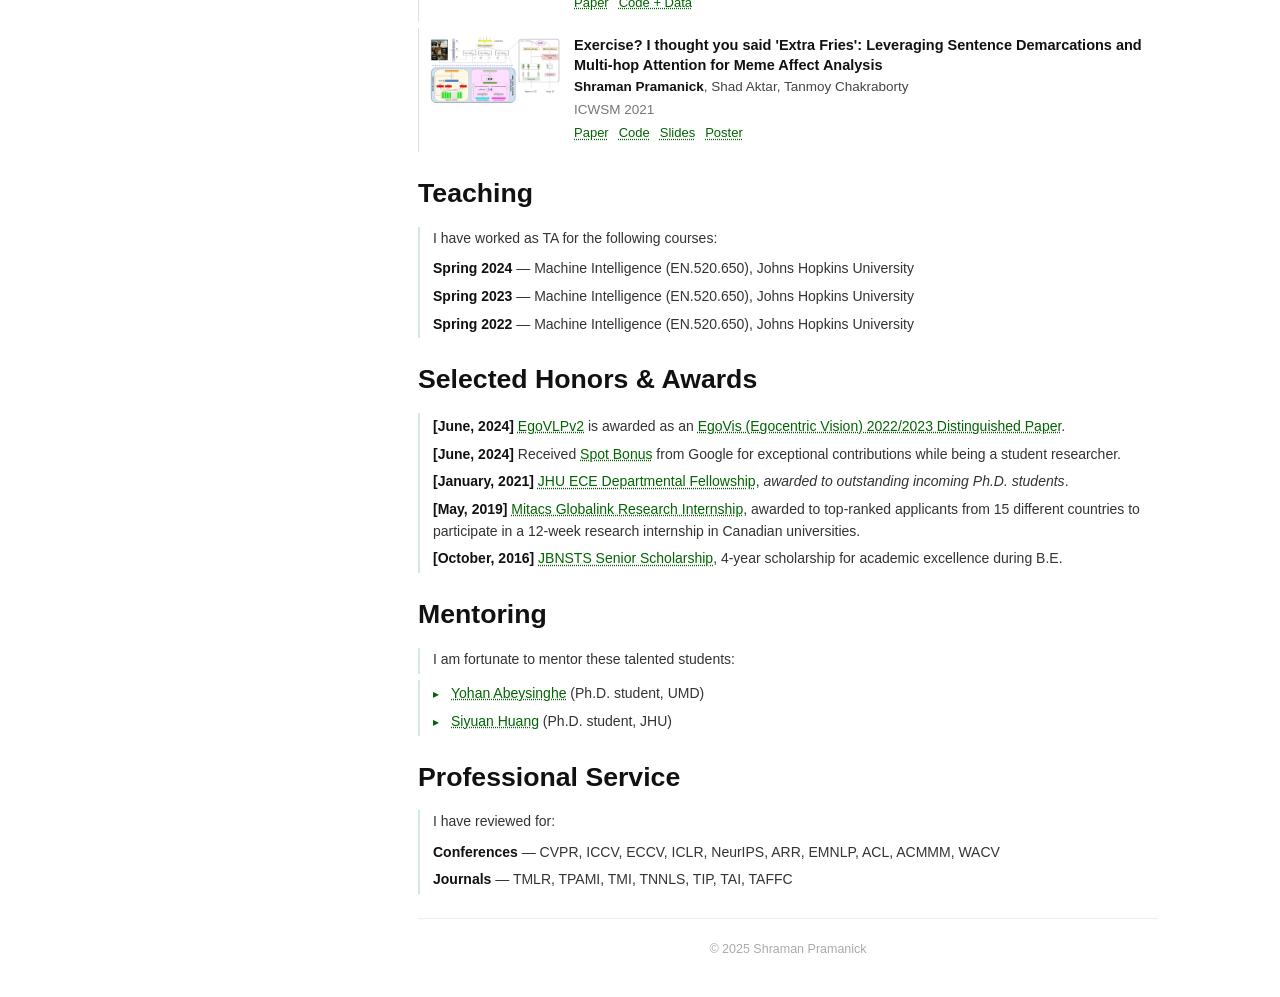
==== commit c8e3215e: "Minor revise Updated the internship description to specify 'self-motivated' and added the year of Ph" ====
--- a/index.html
+++ b/index.html
@@ -30,7 +30,7 @@
     <img src="images/profile_photo.png" alt="Shraman Pramanick" class="profile-photo">
 
     <div class="sidebar-collab">
-      &#x1F4E2; I am looking for motivated Ph.D. students for internships and project collaborations. If interested, please <a href="mailto:shraman.pramanick@gmail.com" style="color: #006400;">reach out</a> with a brief summary of your background.
+      &#x1F4E2; I am looking for self-motivated Ph.D. students for internships and project collaborations. If interested, please <a href="mailto:shraman.pramanick@gmail.com" style="color: #006400;">reach out</a> with a brief summary of your background.
     </div>
 
     <div class="sidebar-links">
@@ -50,7 +50,7 @@
     <!-- Bio -->
     <section class="bio">
       <p>
-        I am a Research Scientist at <a href="https://research.adobe.com/" target="_blank">Adobe Research</a>. Previously, I was a Postdoctoral Researcher at <a href="https://ai.meta.com/research/" target="_blank">Meta</a>. I received my Ph.D. from <a href="https://www.jhu.edu/" target="_blank">Johns Hopkins University</a>, advised by Bloomberg Distinguished Professor <a href="https://engineering.jhu.edu/faculty/rama-chellappa/" target="_blank">Rama Chellappa</a>.
+        I am a Research Scientist at <a href="https://research.adobe.com/" target="_blank">Adobe Research</a>. Previously, I was a Postdoctoral Researcher at <a href="https://ai.meta.com/research/" target="_blank">Meta</a>. I received my Ph.D. from <a href="https://www.jhu.edu/" target="_blank">Johns Hopkins University</a> in 2025, advised by Bloomberg Distinguished Professor <a href="https://engineering.jhu.edu/faculty/rama-chellappa/" target="_blank">Rama Chellappa</a>.
       </p>
       <p>
         My research focuses on <strong>multimodal learning</strong>, <strong>video understanding</strong>, and <strong>visual reasoning</strong>. During my Ph.D., I was fortunate to intern at several prominent research groups, including <a href="https://ai.meta.com/research/" target="_blank">FAIR, Meta</a> with <a href="https://www.robots.ox.ac.uk/~afourast/" target="_blank">Daffy</a>, <a href="https://scholar.google.com/citations?user=vYRzGGEAAAAJ&hl=en" target="_blank">Efi</a>, <a href="https://people.csail.mit.edu/yalesong/home/" target="_blank">Yale</a>, and <a href="https://ltorresa.github.io/home.html" target="_blank">Lorenzo</a> (Summer &amp; Fall 2024); <a href="https://research.google/" target="_blank">Google Research</a> with <a href="https://vsubhashini.github.io/" target="_blank">Subhashini</a> (Fall 2023 &amp; Spring 2024); <a href="https://ai.meta.com/" target="_blank">GenAI, Meta</a> with <a href="https://www.linkedin.com/in/nicolas-ballas-a188583/" target="_blank">Nicolas</a>, <a href="https://www.linkedin.com/in/amjadalmahairi/" target="_blank">Amjad</a>, <a href="https://guangxinghan.github.io/" target="_blank">Guangxing</a>, and <a href="https://wqfcr.github.io/" target="_blank">Qifan</a> (Summer 2023); and <a href="https://ai.meta.com/research/" target="_blank">FAIR, Meta</a> with <a href="https://pzzhang.github.io/pzzhang/" target="_blank">Pengchuan</a>, <a href="https://people.csail.mit.edu/yalesong/home/" target="_blank">Yale</a>, <a href="http://jingli.io/" target="_blank">Li</a> and <a href="https://en.wikipedia.org/wiki/Yann_LeCun" target="_blank">Yann</a> (Summer 2022).
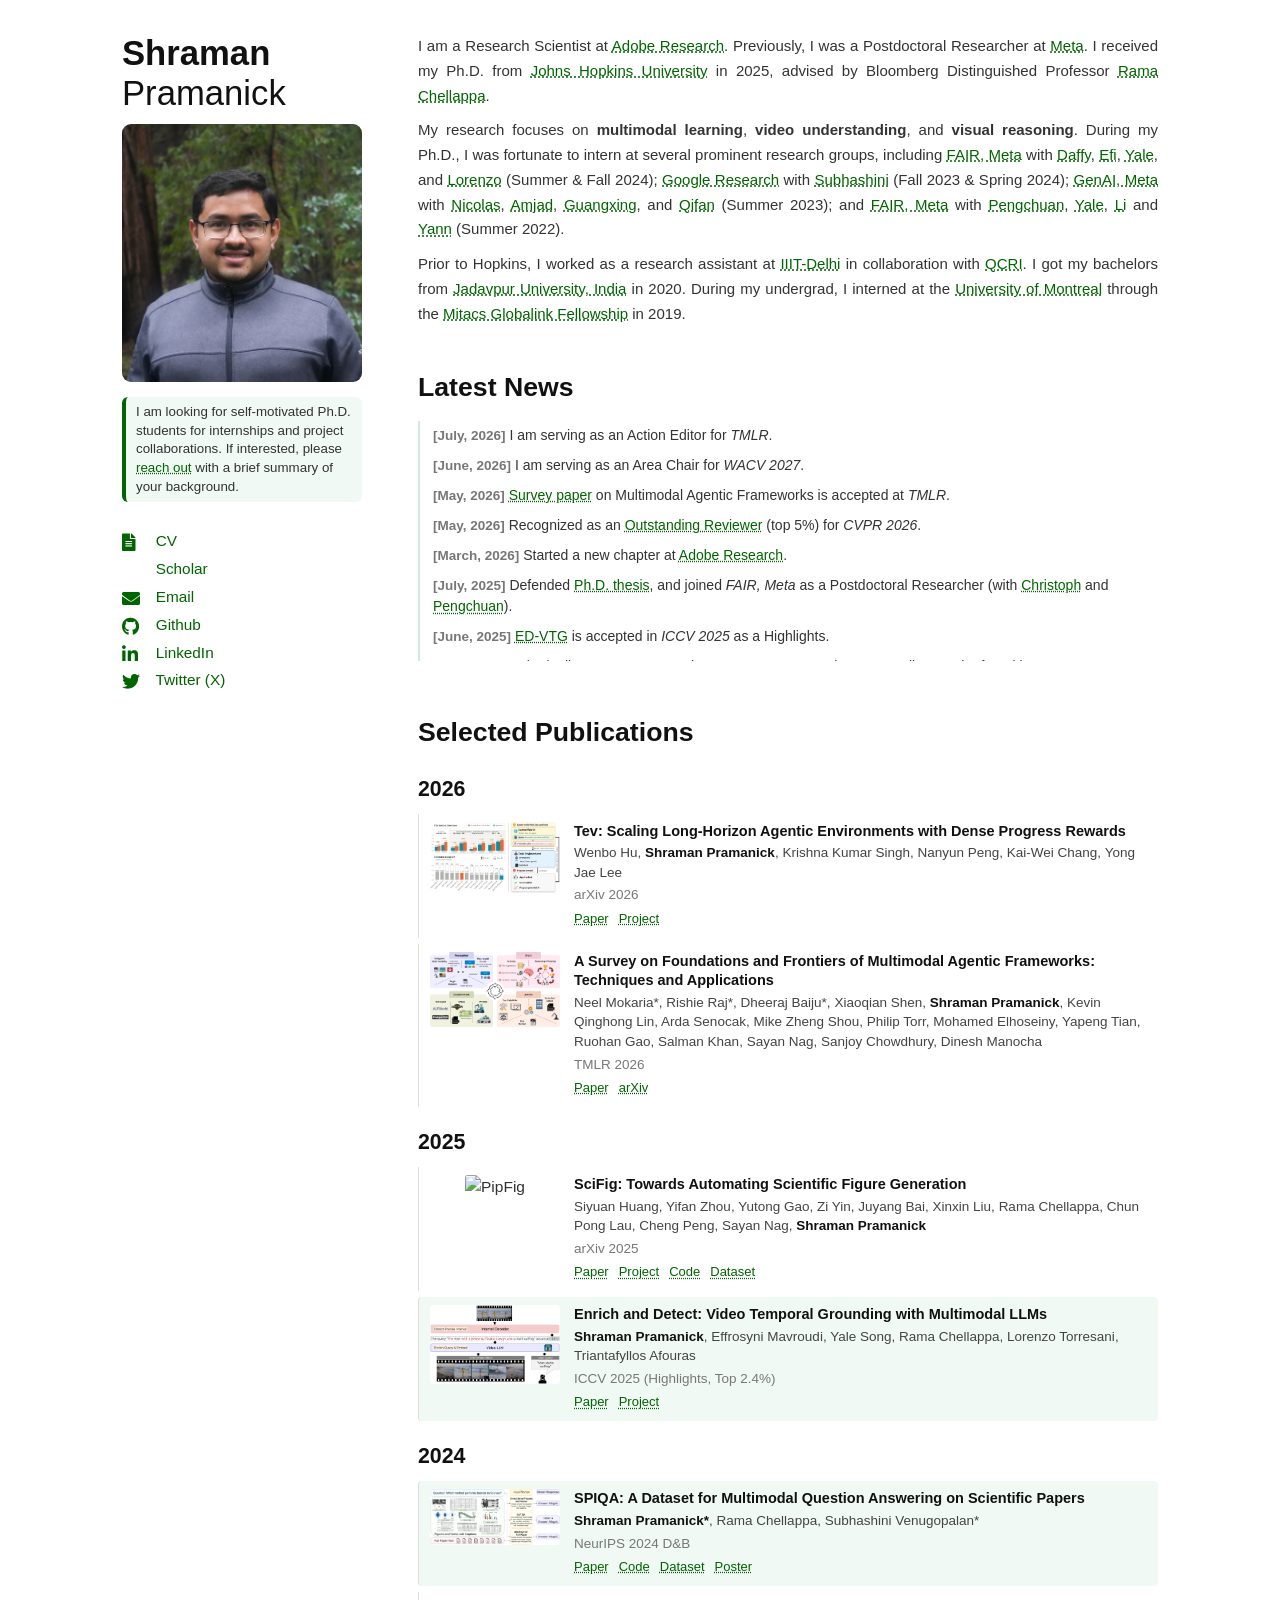
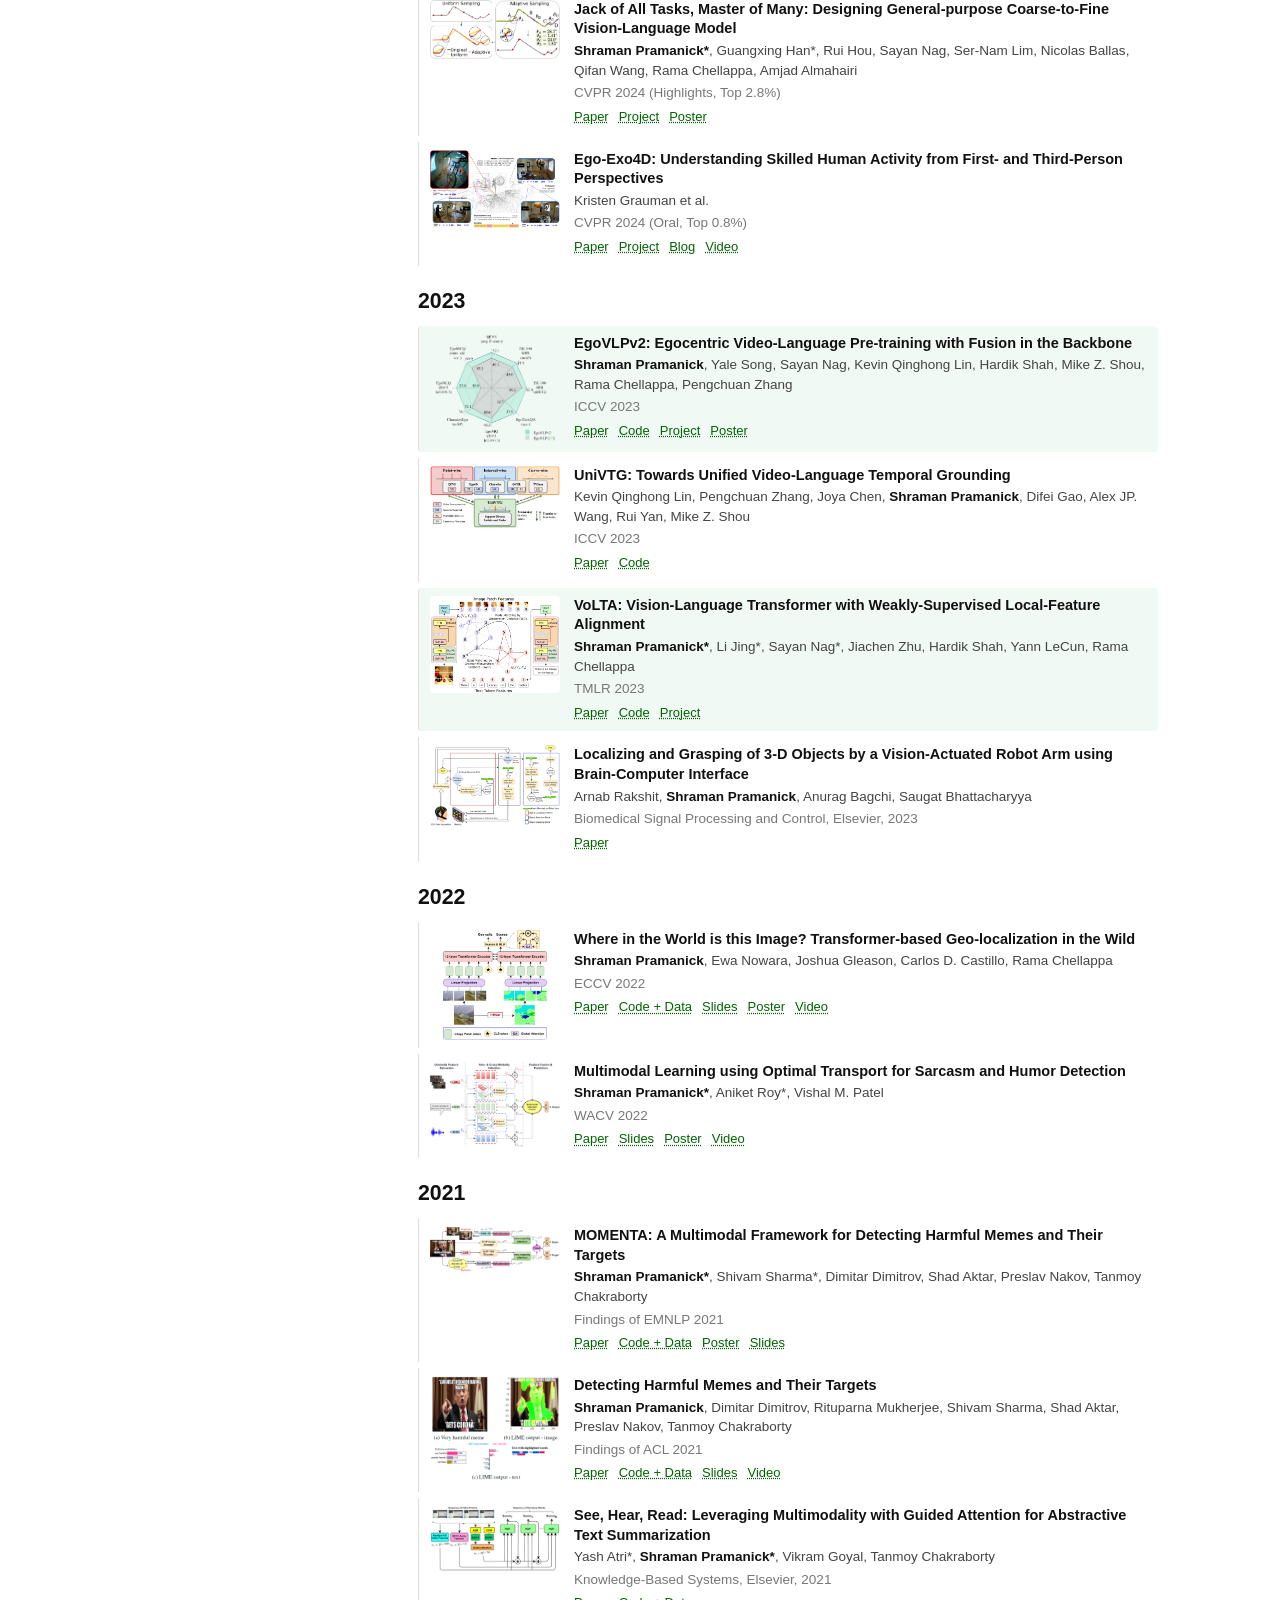
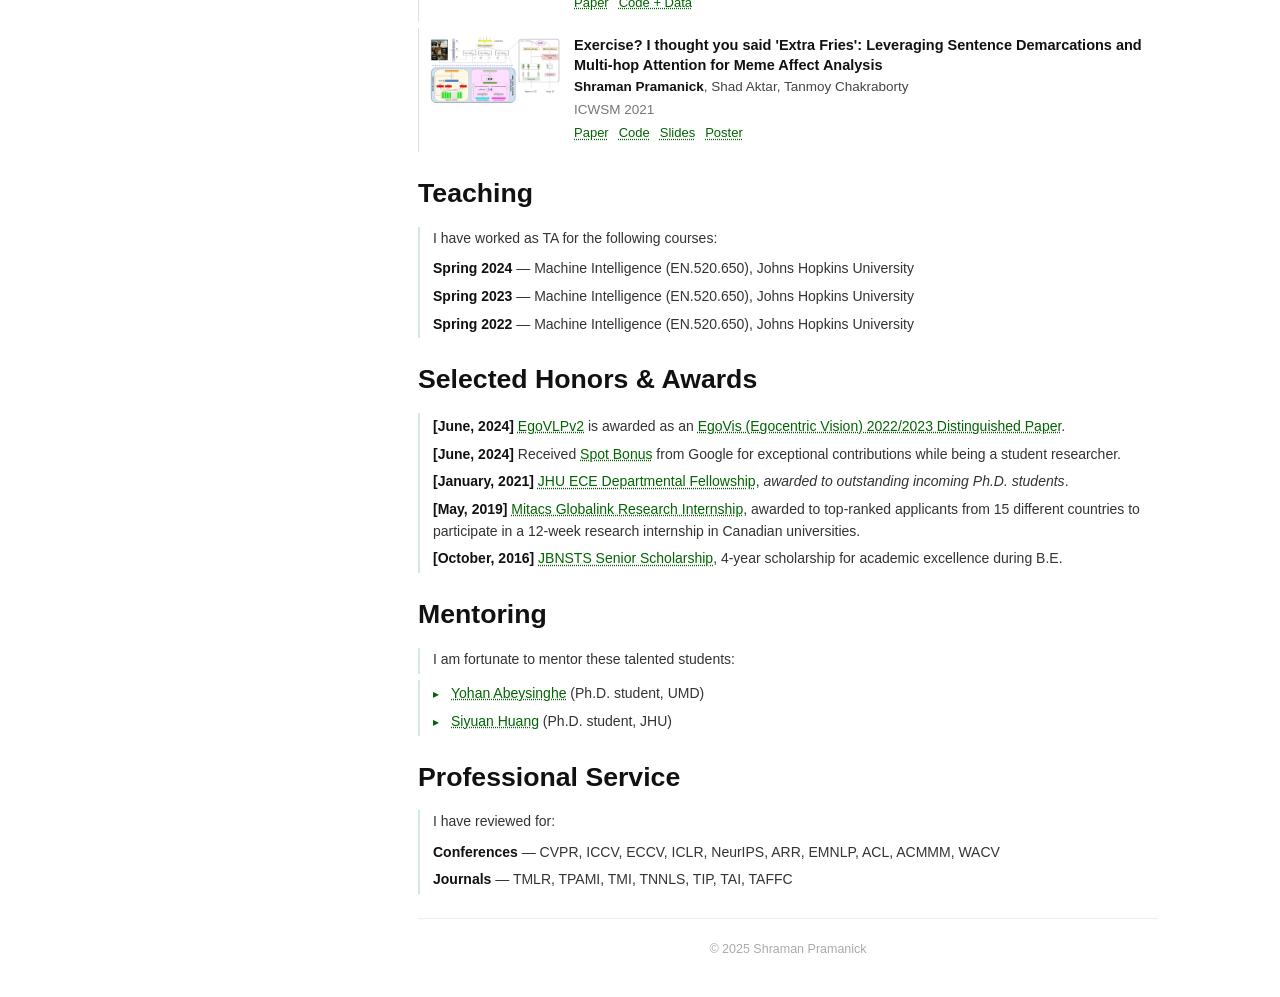
==== commit fb85fa40: "Minor emoji change" ====
--- a/index.html
+++ b/index.html
@@ -30,7 +30,7 @@
     <img src="images/profile_photo.png" alt="Shraman Pramanick" class="profile-photo">
 
     <div class="sidebar-collab">
-      &#x1F4E2; I am looking for self-motivated Ph.D. students for internships and project collaborations. If interested, please <a href="mailto:shraman.pramanick@gmail.com" style="color: #006400;">reach out</a> with a brief summary of your background.
+      I am looking for self-motivated Ph.D. students for internships and project collaborations. If interested, please <a href="mailto:shraman.pramanick@gmail.com" style="color: #006400;">reach out</a> with a brief summary of your background.
     </div>
 
     <div class="sidebar-links">
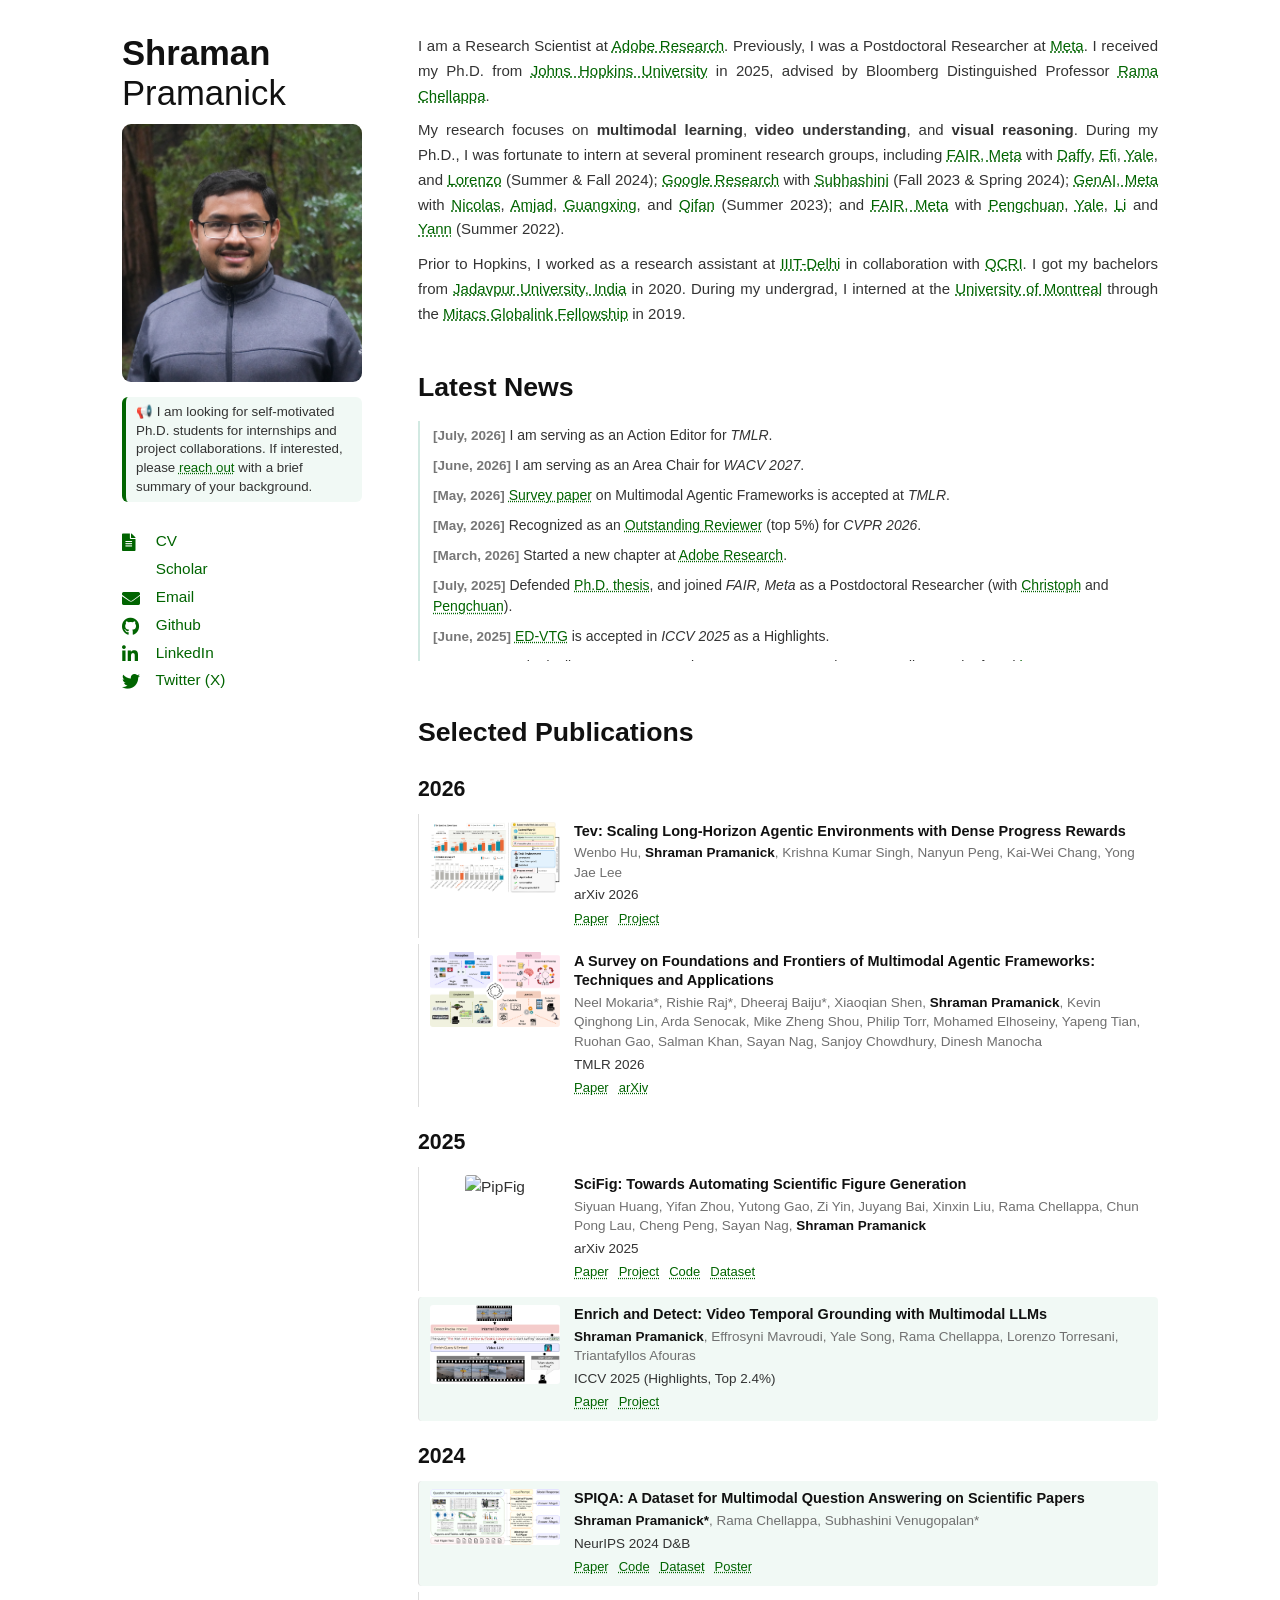
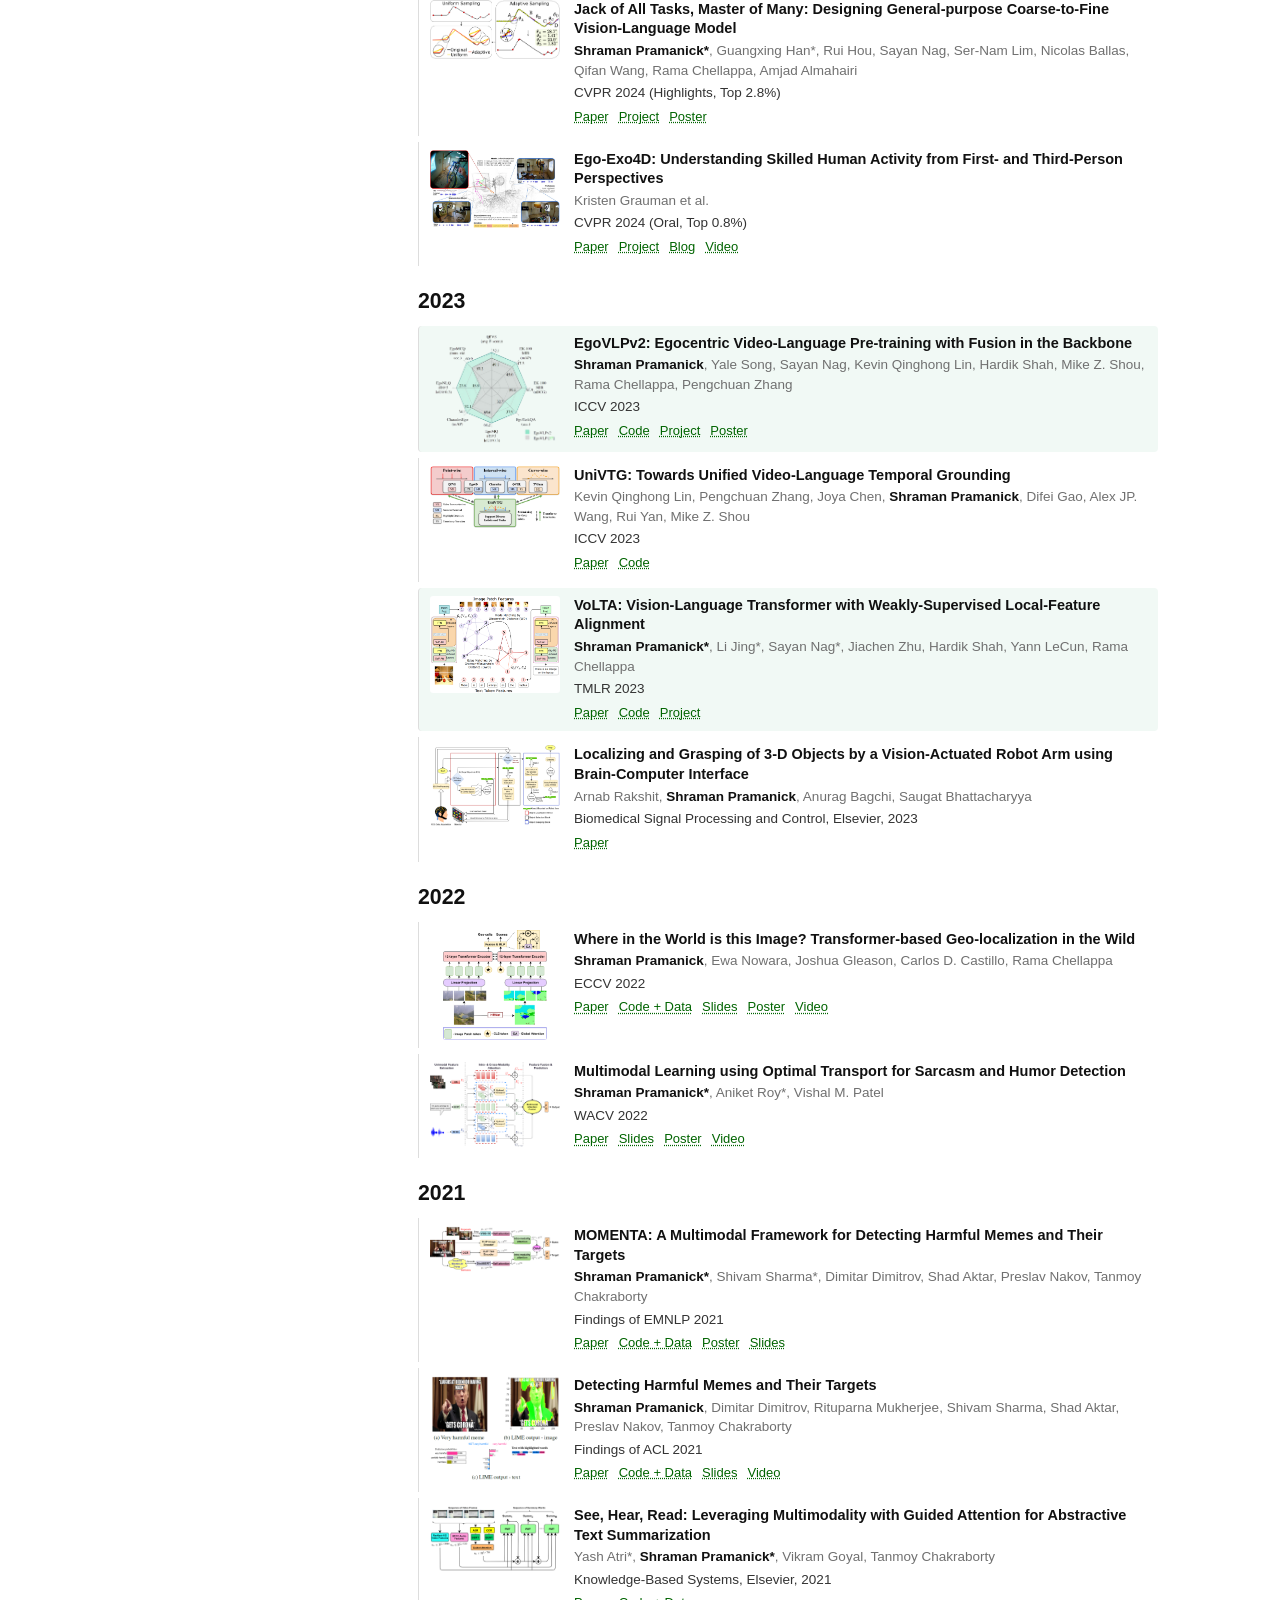
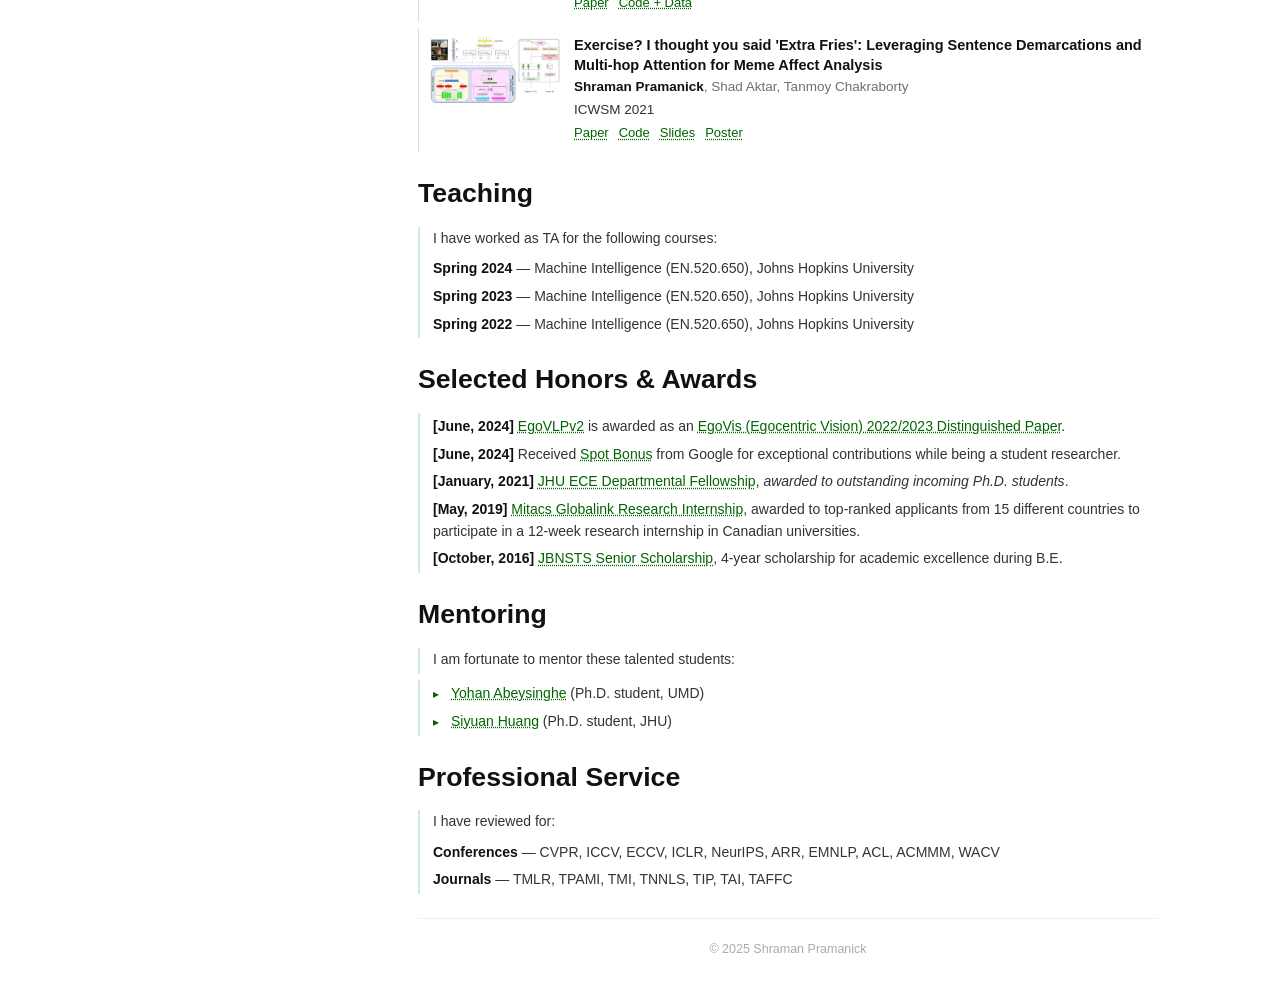
==== commit 0d5b05c6: "Unlink co-author names; lighter authors, darker venue" ====
--- a/index.html
+++ b/index.html
@@ -30,7 +30,7 @@
     <img src="images/profile_photo.png" alt="Shraman Pramanick" class="profile-photo">
 
     <div class="sidebar-collab">
-      I am looking for self-motivated Ph.D. students for internships and project collaborations. If interested, please <a href="mailto:shraman.pramanick@gmail.com" style="color: #006400;">reach out</a> with a brief summary of your background.
+      &#x1F4E2; I am looking for self-motivated Ph.D. students for internships and project collaborations. If interested, please <a href="mailto:shraman.pramanick@gmail.com" style="color: #006400;">reach out</a> with a brief summary of your background.
     </div>
 
     <div class="sidebar-links">
@@ -120,7 +120,7 @@
           <div class="pub-thumb"><img src="images/Tev_Teaser.png" alt="Tev"></div>
           <div class="pub-text">
             <div class="pub-title"><a href="https://tev-agent.github.io/">Tev: Scaling Long-Horizon Agentic Environments with Dense Progress Rewards</a></div>
-            <div class="pub-authors"><a href="https://gordonhu608.github.io/">Wenbo Hu</a>, <strong>Shraman Pramanick</strong>, <a href="https://krsingh.cs.ucdavis.edu/">Krishna Kumar Singh</a>, <a href="https://violetpeng.github.io/">Nanyun Peng</a>, <a href="https://web.cs.ucla.edu/~kwchang/">Kai-Wei Chang</a>, <a href="https://pages.cs.wisc.edu/~yongjaelee/">Yong Jae Lee</a></div>
+            <div class="pub-authors">Wenbo Hu, <strong>Shraman Pramanick</strong>, Krishna Kumar Singh, Nanyun Peng, Kai-Wei Chang, Yong Jae Lee</div>
             <div class="pub-venue">arXiv 2026</div>
             <div class="pub-links">
               <a href="https://arxiv.org/pdf/2610.18868">Paper</a>
@@ -135,7 +135,7 @@
           <div class="pub-thumb"><img src="images/Agentic_Survey_Overview.png" alt="Multimodal Agentic Frameworks Survey"></div>
           <div class="pub-text">
             <div class="pub-title"><a href="https://openreview.net/forum?id=eaVoaI7f8v">A Survey on Foundations and Frontiers of Multimodal Agentic Frameworks: Techniques and Applications</a></div>
-            <div class="pub-authors">Neel Mokaria*, Rishie Raj*, Dheeraj Baiju*, <a href="https://xiaoqian-shen.github.io/">Xiaoqian Shen</a>, <strong>Shraman Pramanick</strong>, <a href="https://qinghonglin.github.io/">Kevin Qinghong Lin</a>, <a href="https://ardasnck.github.io/">Arda Senocak</a>, <a href="https://sites.google.com/view/showlab">Mike Zheng Shou</a>, <a href="https://www.robots.ox.ac.uk/~phst/">Philip Torr</a>, <a href="https://www.mohamed-elhoseiny.com/">Mohamed Elhoseiny</a>, <a href="https://www.yapengtian.com/">Yapeng Tian</a>, <a href="https://ruohangao.github.io/">Ruohan Gao</a>, <a href="https://salman-h-khan.github.io/">Salman Khan</a>, <a href="https://sayannag.github.io/">Sayan Nag</a>, <a href="https://schowdhury671.github.io/">Sanjoy Chowdhury</a>, <a href="https://www.cs.umd.edu/people/dmanocha">Dinesh Manocha</a></div>
+            <div class="pub-authors">Neel Mokaria*, Rishie Raj*, Dheeraj Baiju*, Xiaoqian Shen, <strong>Shraman Pramanick</strong>, Kevin Qinghong Lin, Arda Senocak, Mike Zheng Shou, Philip Torr, Mohamed Elhoseiny, Yapeng Tian, Ruohan Gao, Salman Khan, Sayan Nag, Sanjoy Chowdhury, Dinesh Manocha</div>
             <div class="pub-venue">TMLR 2026</div>
             <div class="pub-links">
               <a href="https://openreview.net/pdf?id=eaVoaI7f8v">Paper</a>
@@ -153,7 +153,7 @@
           <div class="pub-thumb"><img src="images/PipFig.png" alt="PipFig"></div>
           <div class="pub-text">
             <div class="pub-title"><a href="https://arxiv.org/pdf/2601.04390">SciFig: Towards Automating Scientific Figure Generation</a></div>
-            <div class="pub-authors"><a href="http://www.linkedin.com/in/cyan-huang-289196176">Siyuan Huang</a>, <a href="">Yifan Zhou</a>, <a href="">Yutong Gao</a>, <a href="">Zi Yin</a>, <a href="">Juyang Bai</a>, <a href="">Xinxin Liu</a>, <a href="https://engineering.jhu.edu/ece/faculty/rama-chellappa/">Rama Chellappa</a>, <a href="">Chun Pong Lau</a>, <a href="">Cheng Peng</a>, <a href="https://sayannag.github.io/">Sayan Nag</a>, <strong>Shraman Pramanick</strong></div>
+            <div class="pub-authors">Siyuan Huang, Yifan Zhou, Yutong Gao, Zi Yin, Juyang Bai, Xinxin Liu, Rama Chellappa, Chun Pong Lau, Cheng Peng, Sayan Nag, <strong>Shraman Pramanick</strong></div>
             <div class="pub-venue">arXiv 2025</div>
             <div class="pub-links">
               <a href="https://arxiv.org/pdf/2601.04390">Paper</a>
@@ -170,7 +170,7 @@
           <div class="pub-thumb"><img src="images/ED-VTG_Overview.png" alt="ED-VTG"></div>
           <div class="pub-text">
             <div class="pub-title"><a href="https://shramanpramanick.github.io/ED-VTG/">Enrich and Detect: Video Temporal Grounding with Multimodal LLMs</a></div>
-            <div class="pub-authors"><strong>Shraman Pramanick</strong>, <a href="https://scholar.google.com/citations?user=vYRzGGEAAAAJ&hl=en">Effrosyni Mavroudi</a>, <a href="https://people.csail.mit.edu/yalesong/home/">Yale Song</a>, <a href="https://engineering.jhu.edu/ece/faculty/rama-chellappa/">Rama Chellappa</a>, <a href="https://ltorresa.github.io/home.html">Lorenzo Torresani</a>, <a href="https://www.robots.ox.ac.uk/~afourast/">Triantafyllos Afouras</a></div>
+            <div class="pub-authors"><strong>Shraman Pramanick</strong>, Effrosyni Mavroudi, Yale Song, Rama Chellappa, Lorenzo Torresani, Triantafyllos Afouras</div>
             <div class="pub-venue">ICCV 2025 (Highlights, Top 2.4%)</div>
             <div class="pub-links">
               <a href="https://arxiv.org/pdf/2510.17023">Paper</a>
@@ -189,7 +189,7 @@
           <div class="pub-thumb"><img src="images/SPIQA_Tasks_2.png" alt="SPIQA"></div>
           <div class="pub-text">
             <div class="pub-title"><a href="https://github.com/google/spiqa">SPIQA: A Dataset for Multimodal Question Answering on Scientific Papers</a></div>
-            <div class="pub-authors"><strong>Shraman Pramanick*</strong>, <a href="https://engineering.jhu.edu/ece/faculty/rama-chellappa/">Rama Chellappa</a>, <a href="https://vsubhashini.github.io/">Subhashini Venugopalan*</a></div>
+            <div class="pub-authors"><strong>Shraman Pramanick*</strong>, Rama Chellappa, Subhashini Venugopalan*</div>
             <div class="pub-venue">NeurIPS 2024 D&amp;B</div>
             <div class="pub-links">
               <a href="https://arxiv.org/pdf/2407.09413">Paper</a>
@@ -206,7 +206,7 @@
           <div class="pub-thumb"><img src="images/VistaLLM_Sampling.png" alt="VistaLLM"></div>
           <div class="pub-text">
             <div class="pub-title"><a href="https://arxiv.org/abs/2312.12423">Jack of All Tasks, Master of Many: Designing General-purpose Coarse-to-Fine Vision-Language Model</a></div>
-            <div class="pub-authors"><strong>Shraman Pramanick*</strong>, <a href="https://guangxinghan.github.io/">Guangxing Han*</a>, <a href="https://scholar.google.com/citations?hl=en&user=PKHKqX0AAAAJ">Rui Hou</a>, <a href="https://sayannag.github.io/">Sayan Nag</a>, <a href="https://sites.google.com/site/sernam">Ser-Nam Lim</a>, <a href="https://scholar.google.ca/citations?user=euUV4iUAAAAJ&hl=en">Nicolas Ballas</a>, <a href="https://wqfcr.github.io/">Qifan Wang</a>, <a href="https://engineering.jhu.edu/ece/faculty/rama-chellappa/">Rama Chellappa</a>, <a href="https://scholar.google.com/citations?user=WbYAa7IAAAAJ">Amjad Almahairi</a></div>
+            <div class="pub-authors"><strong>Shraman Pramanick*</strong>, Guangxing Han*, Rui Hou, Sayan Nag, Ser-Nam Lim, Nicolas Ballas, Qifan Wang, Rama Chellappa, Amjad Almahairi</div>
             <div class="pub-venue">CVPR 2024 (Highlights, Top 2.8%)</div>
             <div class="pub-links">
               <a href="https://arxiv.org/abs/2312.12423">Paper</a>
@@ -222,7 +222,7 @@
           <div class="pub-thumb"><img src="images/Ego-Exo4D.png" alt="Ego-Exo4D"></div>
           <div class="pub-text">
             <div class="pub-title"><a href="https://arxiv.org/pdf/2311.18259.pdf">Ego-Exo4D: Understanding Skilled Human Activity from First- and Third-Person Perspectives</a></div>
-            <div class="pub-authors"><a href="https://www.cs.utexas.edu/users/grauman/">Kristen Grauman</a> et al.</div>
+            <div class="pub-authors">Kristen Grauman et al.</div>
             <div class="pub-venue">CVPR 2024 (Oral, Top 0.8%)</div>
             <div class="pub-links">
               <a href="https://arxiv.org/pdf/2311.18259.pdf">Paper</a>
@@ -242,7 +242,7 @@
           <div class="pub-thumb"><img src="images/radar_egovlpv2-transparent.png" alt="EgoVLPv2"></div>
           <div class="pub-text">
             <div class="pub-title"><a href="https://arxiv.org/pdf/2307.05463.pdf">EgoVLPv2: Egocentric Video-Language Pre-training with Fusion in the Backbone</a></div>
-            <div class="pub-authors"><strong>Shraman Pramanick</strong>, <a href="http://people.csail.mit.edu/yalesong/home/">Yale Song</a>, <a href="https://sayannag.github.io/">Sayan Nag</a>, <a href="https://qinghonglin.github.io/">Kevin Qinghong Lin</a>, <a href="https://www.linkedin.com/in/hardik-shah-75ab5429/">Hardik Shah</a>, <a href="https://sites.google.com/view/showlab">Mike Z. Shou</a>, <a href="https://engineering.jhu.edu/ece/faculty/rama-chellappa/">Rama Chellappa</a>, <a href="https://qinghonglin.github.io/">Pengchuan Zhang</a></div>
+            <div class="pub-authors"><strong>Shraman Pramanick</strong>, Yale Song, Sayan Nag, Kevin Qinghong Lin, Hardik Shah, Mike Z. Shou, Rama Chellappa, Pengchuan Zhang</div>
             <div class="pub-venue">ICCV 2023</div>
             <div class="pub-links">
               <a href="https://arxiv.org/pdf/2307.05463.pdf">Paper</a>
@@ -259,7 +259,7 @@
           <div class="pub-thumb"><img src="images/UniVTG.jpg" alt="UniVTG"></div>
           <div class="pub-text">
             <div class="pub-title"><a href="https://arxiv.org/pdf/2307.16715.pdf">UniVTG: Towards Unified Video-Language Temporal Grounding</a></div>
-            <div class="pub-authors"><a href="https://qinghonglin.github.io/">Kevin Qinghong Lin</a>, <a href="https://qinghonglin.github.io/">Pengchuan Zhang</a>, Joya Chen, <strong>Shraman Pramanick</strong>, Difei Gao, Alex JP. Wang, Rui Yan, <a href="https://sites.google.com/view/showlab">Mike Z. Shou</a></div>
+            <div class="pub-authors">Kevin Qinghong Lin, Pengchuan Zhang, Joya Chen, <strong>Shraman Pramanick</strong>, Difei Gao, Alex JP. Wang, Rui Yan, Mike Z. Shou</div>
             <div class="pub-venue">ICCV 2023</div>
             <div class="pub-links">
               <a href="https://arxiv.org/pdf/2307.16715.pdf">Paper</a>
@@ -274,7 +274,7 @@
           <div class="pub-thumb"><img src="images/VoLTA_Alignment.png" alt="VoLTA"></div>
           <div class="pub-text">
             <div class="pub-title"><a href="https://arxiv.org/pdf/2210.04135.pdf">VoLTA: Vision-Language Transformer with Weakly-Supervised Local-Feature Alignment</a></div>
-            <div class="pub-authors"><strong>Shraman Pramanick*</strong>, <a href="http://jingli.io/">Li Jing*</a>, <a href="https://sayannag.github.io/">Sayan Nag*</a>, <a href="https://jiachenzhu.github.io/">Jiachen Zhu</a>, <a href="https://www.linkedin.com/in/hardik-shah-75ab5429/">Hardik Shah</a>, <a href="https://en.wikipedia.org/wiki/Yann_LeCun">Yann LeCun</a>, <a href="https://engineering.jhu.edu/faculty/rama-chellappa/">Rama Chellappa</a></div>
+            <div class="pub-authors"><strong>Shraman Pramanick*</strong>, Li Jing*, Sayan Nag*, Jiachen Zhu, Hardik Shah, Yann LeCun, Rama Chellappa</div>
             <div class="pub-venue">TMLR 2023</div>
             <div class="pub-links">
               <a href="https://arxiv.org/pdf/2210.04135.pdf">Paper</a>
@@ -290,7 +290,7 @@
           <div class="pub-thumb"><img src="images/BCI_System_Overview.png" alt="BCI"></div>
           <div class="pub-text">
             <div class="pub-title"><a href="https://www.sciencedirect.com/science/article/pii/S1746809423001982">Localizing and Grasping of 3-D Objects by a Vision-Actuated Robot Arm using Brain-Computer Interface</a></div>
-            <div class="pub-authors"><a href="https://scholar.google.com/citations?hl=en&user=KFmLY9EAAAAJ&view_op=list_works&sortby=pubdate">Arnab Rakshit</a>, <strong>Shraman Pramanick</strong>, <a href="https://scholar.google.com/citations?user=H6ULoLQAAAAJ&hl=en">Anurag Bagchi</a>, <a href="https://scholar.google.co.in/citations?user=-k1O0oEAAAAJ&hl=en">Saugat Bhattacharyya</a></div>
+            <div class="pub-authors">Arnab Rakshit, <strong>Shraman Pramanick</strong>, Anurag Bagchi, Saugat Bhattacharyya</div>
             <div class="pub-venue">Biomedical Signal Processing and Control, Elsevier, 2023</div>
             <div class="pub-links">
               <a href="https://www.sciencedirect.com/science/article/pii/S1746809423001982">Paper</a>
@@ -307,7 +307,7 @@
           <div class="pub-thumb"><img src="images/TransLocator_System.png" alt="TransLocator"></div>
           <div class="pub-text">
             <div class="pub-title"><a href="https://arxiv.org/pdf/2204.13861.pdf">Where in the World is this Image? Transformer-based Geo-localization in the Wild</a></div>
-            <div class="pub-authors"><strong>Shraman Pramanick</strong>, <a href="https://ewanowara.github.io/">Ewa Nowara</a>, Joshua Gleason, <a href="https://www.linkedin.com/in/carlos-castillo-7800113a/">Carlos D. Castillo</a>, <a href="https://engineering.jhu.edu/faculty/rama-chellappa/">Rama Chellappa</a></div>
+            <div class="pub-authors"><strong>Shraman Pramanick</strong>, Ewa Nowara, Joshua Gleason, Carlos D. Castillo, Rama Chellappa</div>
             <div class="pub-venue">ECCV 2022</div>
             <div class="pub-links">
               <a href="https://arxiv.org/pdf/2204.13861.pdf">Paper</a>
@@ -325,7 +325,7 @@
           <div class="pub-thumb"><img src="images/MuLOT_System.png" alt="MuLOT"></div>
           <div class="pub-text">
             <div class="pub-title"><a href="https://arxiv.org/pdf/2110.10949.pdf">Multimodal Learning using Optimal Transport for Sarcasm and Humor Detection</a></div>
-            <div class="pub-authors"><strong>Shraman Pramanick*</strong>, <a href="https://sites.google.com/site/aniketsealiitkgp/home">Aniket Roy*</a>, <a href="https://engineering.jhu.edu/vpatel36/team/vishalpatel/">Vishal M. Patel</a></div>
+            <div class="pub-authors"><strong>Shraman Pramanick*</strong>, Aniket Roy*, Vishal M. Patel</div>
             <div class="pub-venue">WACV 2022</div>
             <div class="pub-links">
               <a href="https://arxiv.org/pdf/2110.10949.pdf">Paper</a>
@@ -345,7 +345,7 @@
           <div class="pub-thumb"><img src="images/MOMENTA_System.png" alt="MOMENTA"></div>
           <div class="pub-text">
             <div class="pub-title"><a href="https://arxiv.org/pdf/2109.05184.pdf">MOMENTA: A Multimodal Framework for Detecting Harmful Memes and Their Targets</a></div>
-            <div class="pub-authors"><strong>Shraman Pramanick*</strong>, <a href="https://scholar.google.com/citations?user=RzntnxoAAAAJ&hl=en">Shivam Sharma*</a>, <a href="https://scholar.google.com/citations?user=CJcR_T8AAAAJ&hl=en">Dimitar Dimitrov</a>, <a href="https://www.iiitd.ac.in/shad">Shad Aktar</a>, <a href="https://mbzuai.ac.ae/study/faculty/preslav-nakov">Preslav Nakov</a>, <a href="https://tanmoychak.com/">Tanmoy Chakraborty</a></div>
+            <div class="pub-authors"><strong>Shraman Pramanick*</strong>, Shivam Sharma*, Dimitar Dimitrov, Shad Aktar, Preslav Nakov, Tanmoy Chakraborty</div>
             <div class="pub-venue">Findings of EMNLP 2021</div>
             <div class="pub-links">
               <a href="https://arxiv.org/pdf/2109.05184.pdf">Paper</a>
@@ -362,7 +362,7 @@
           <div class="pub-thumb"><img src="images/ACL_Harmful_Memes_Explainability.png" alt="ACL Harmful Memes"></div>
           <div class="pub-text">
             <div class="pub-title"><a href="https://aclanthology.org/2021.findings-acl.246.pdf">Detecting Harmful Memes and Their Targets</a></div>
-            <div class="pub-authors"><strong>Shraman Pramanick</strong>, <a href="https://scholar.google.com/citations?user=CJcR_T8AAAAJ&hl=en">Dimitar Dimitrov</a>, <a href="https://scholar.google.com/citations?user=PwEJRbwAAAAJ&hl=en">Rituparna Mukherjee</a>, <a href="https://scholar.google.com/citations?user=RzntnxoAAAAJ&hl=en">Shivam Sharma</a>, <a href="https://www.iiitd.ac.in/shad">Shad Aktar</a>, <a href="https://mbzuai.ac.ae/study/faculty/preslav-nakov">Preslav Nakov</a>, <a href="https://tanmoychak.com/">Tanmoy Chakraborty</a></div>
+            <div class="pub-authors"><strong>Shraman Pramanick</strong>, Dimitar Dimitrov, Rituparna Mukherjee, Shivam Sharma, Shad Aktar, Preslav Nakov, Tanmoy Chakraborty</div>
             <div class="pub-venue">Findings of ACL 2021</div>
             <div class="pub-links">
               <a href="https://aclanthology.org/2021.findings-acl.246.pdf">Paper</a>
@@ -379,7 +379,7 @@
           <div class="pub-thumb"><img src="images/FLORAL_System.png" alt="FLORAL"></div>
           <div class="pub-text">
             <div class="pub-title"><a href="https://www.sciencedirect.com/science/article/abs/pii/S0950705121004159">See, Hear, Read: Leveraging Multimodality with Guided Attention for Abstractive Text Summarization</a></div>
-            <div class="pub-authors"><a href="https://yashkumaratri.github.io/">Yash Atri*</a>, <strong>Shraman Pramanick*</strong>, <a href="https://faculty.iiitd.ac.in/~vikram/">Vikram Goyal</a>, <a href="https://tanmoychak.com/">Tanmoy Chakraborty</a></div>
+            <div class="pub-authors">Yash Atri*, <strong>Shraman Pramanick*</strong>, Vikram Goyal, Tanmoy Chakraborty</div>
             <div class="pub-venue">Knowledge-Based Systems, Elsevier, 2021</div>
             <div class="pub-links">
               <a href="https://www.sciencedirect.com/science/article/abs/pii/S0950705121004159">Paper</a>
@@ -394,7 +394,7 @@
           <div class="pub-thumb"><img src="images/ICWSM_System.PNG" alt="ICWSM MHA Meme"></div>
           <div class="pub-text">
             <div class="pub-title"><a href="https://ojs.aaai.org/index.php/ICWSM/article/view/18080/17883">Exercise? I thought you said 'Extra Fries': Leveraging Sentence Demarcations and Multi-hop Attention for Meme Affect Analysis</a></div>
-            <div class="pub-authors"><strong>Shraman Pramanick</strong>, <a href="https://www.iiitd.ac.in/shad">Shad Aktar</a>, <a href="https://tanmoychak.com/">Tanmoy Chakraborty</a></div>
+            <div class="pub-authors"><strong>Shraman Pramanick</strong>, Shad Aktar, Tanmoy Chakraborty</div>
             <div class="pub-venue">ICWSM 2021</div>
             <div class="pub-links">
               <a href="https://ojs.aaai.org/index.php/ICWSM/article/view/18080/17883">Paper</a>
--- a/style.css
+++ b/style.css
@@ -275,13 +275,13 @@
 
 .pub-authors {
   font-size: 13.5px;
-  color: #444;
+  color: #707070;
   margin-bottom: 2px;
   line-height: 1.45;
 }
 
 .pub-authors a {
-  color: #444;
+  color: inherit;
   text-decoration: none;
 }
 
@@ -296,8 +296,8 @@
 
 .pub-venue {
   font-size: 13.5px;
-  color: #777;
-  font-weight: 300;
+  color: #333;
+  font-weight: 500;
   margin-bottom: 3px;
 }
 
